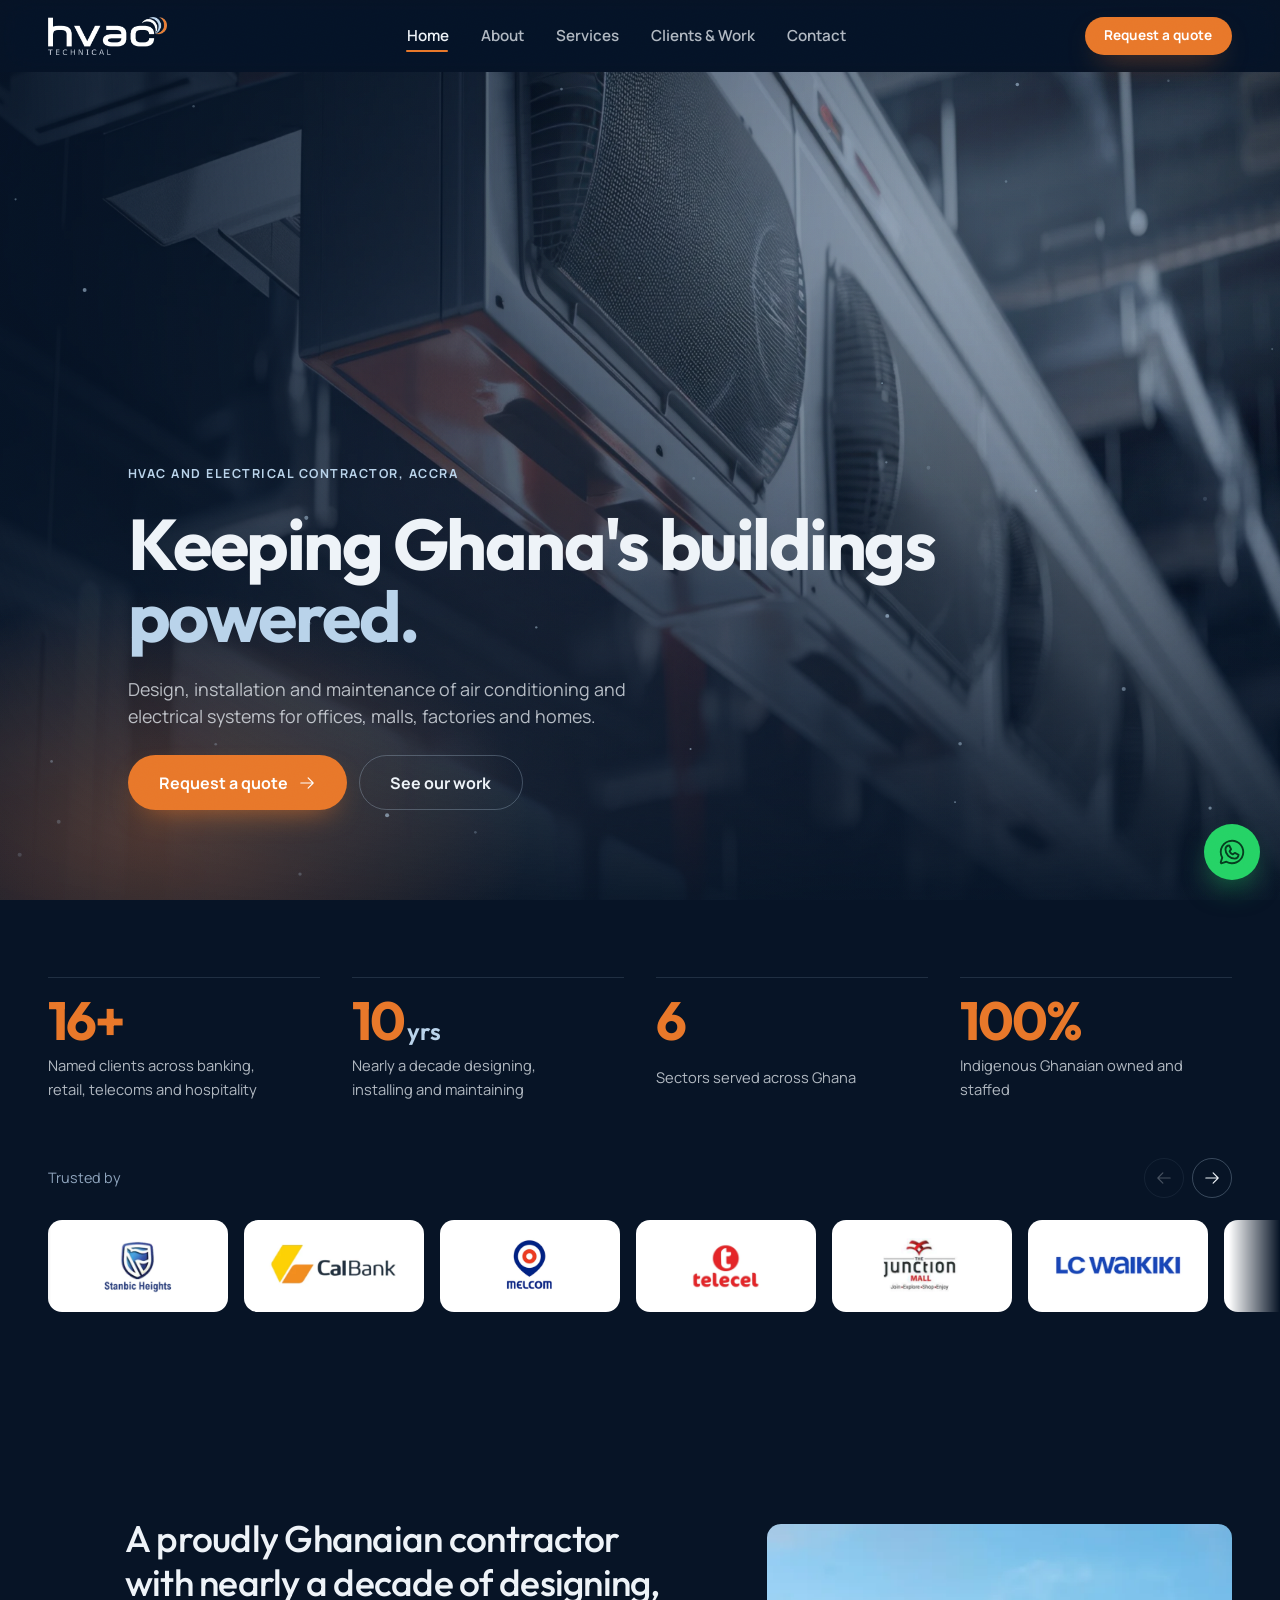
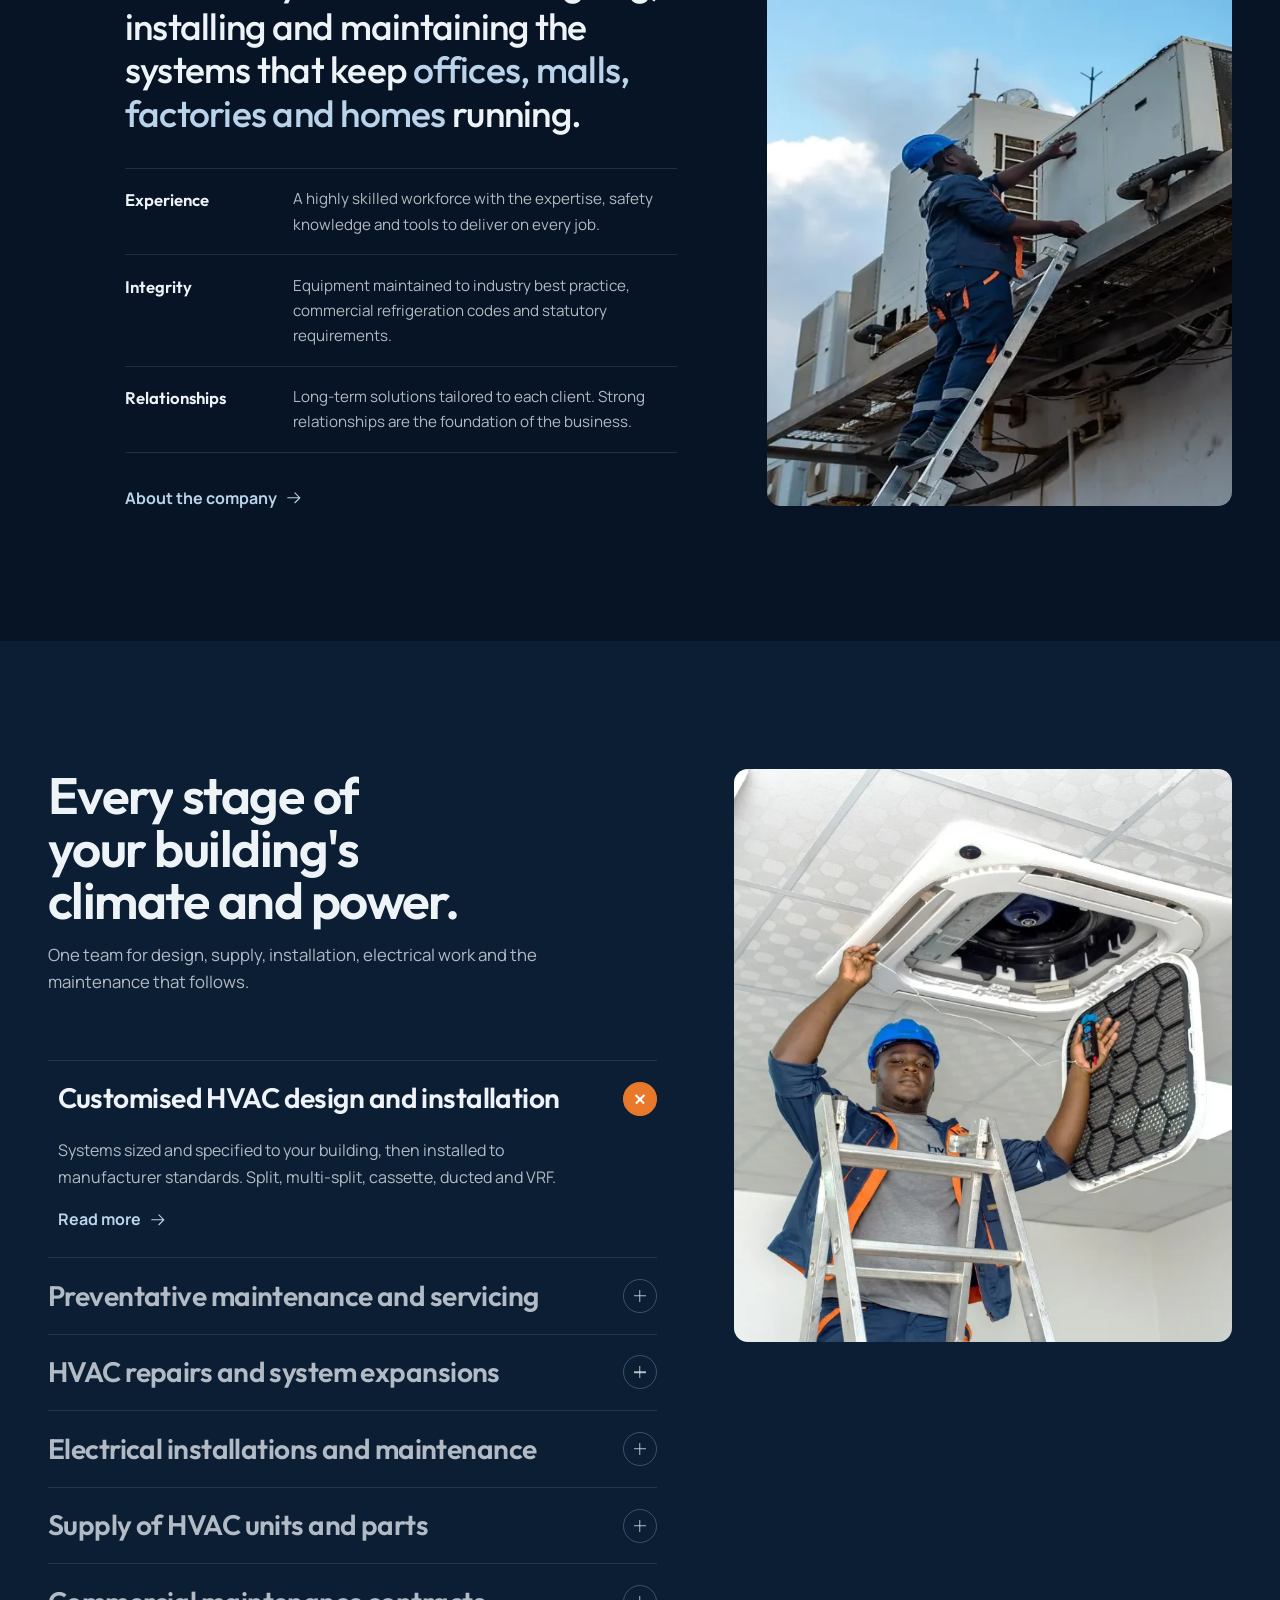
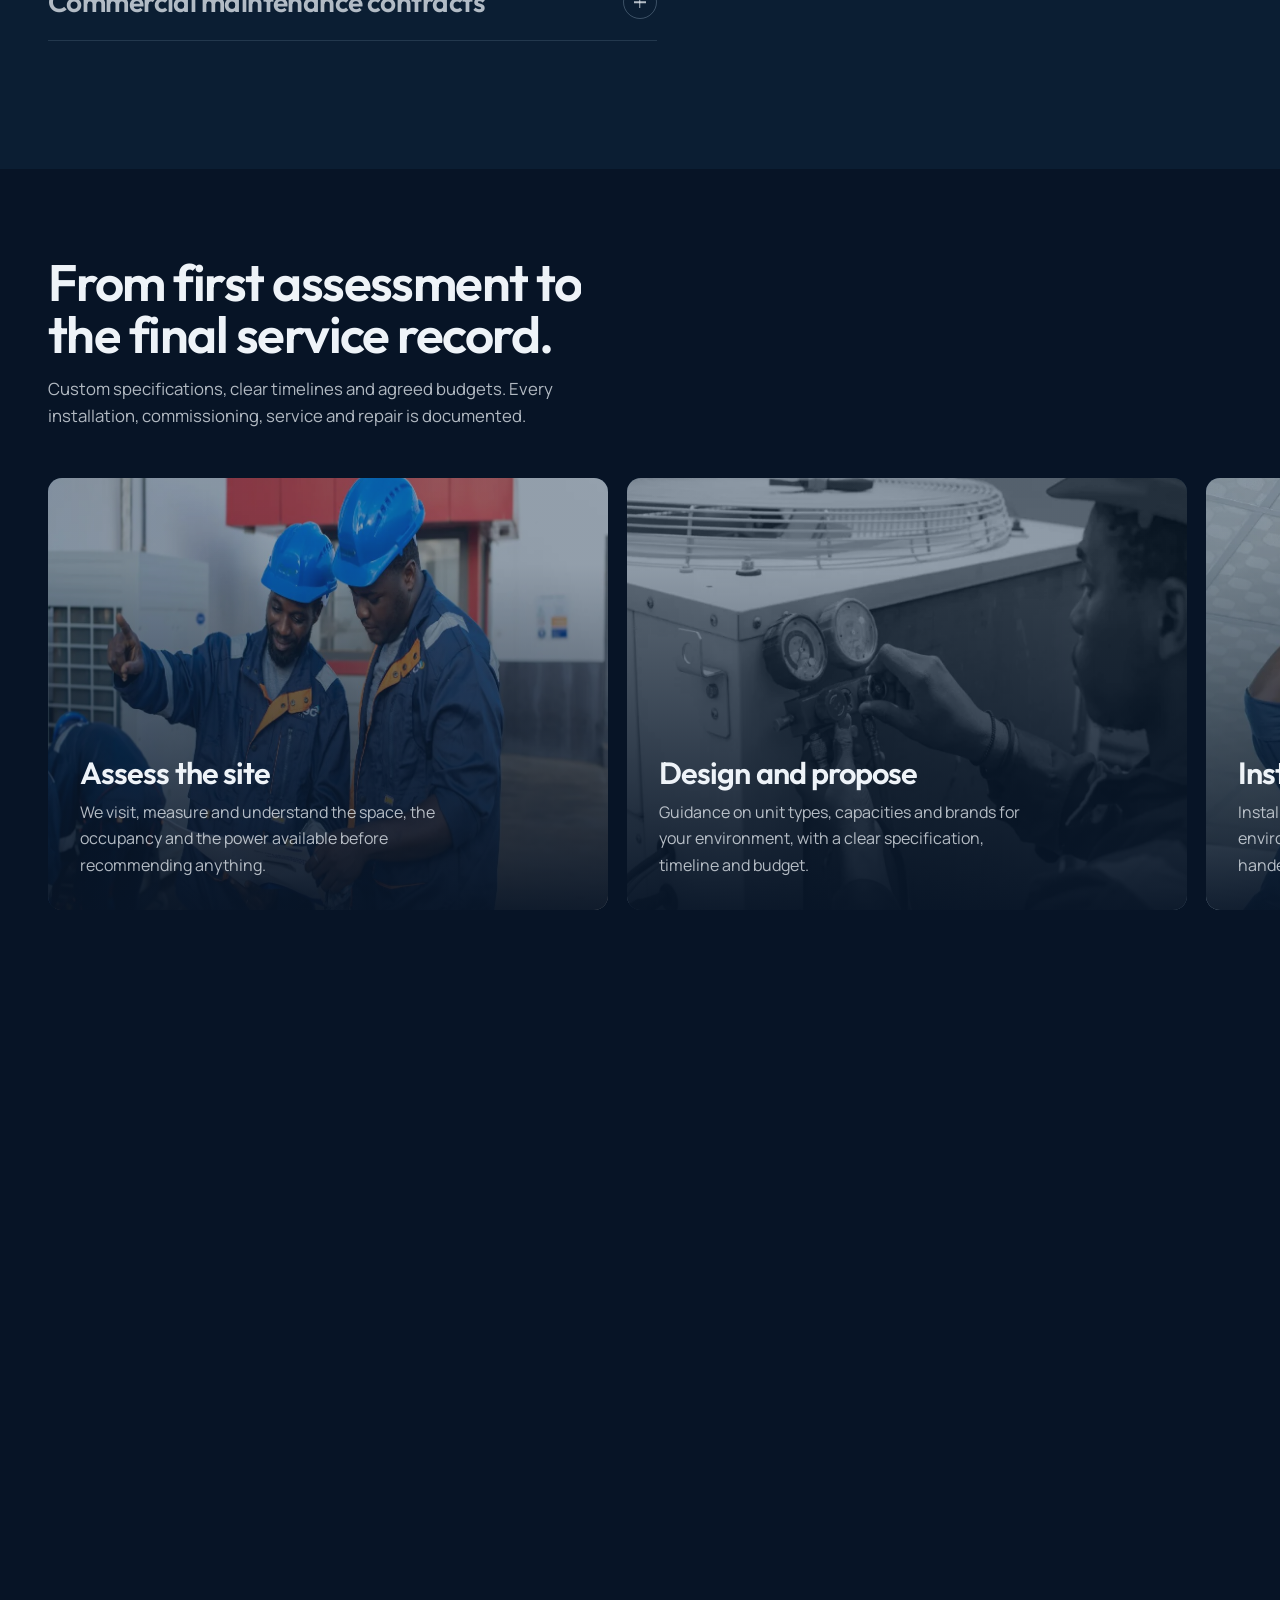
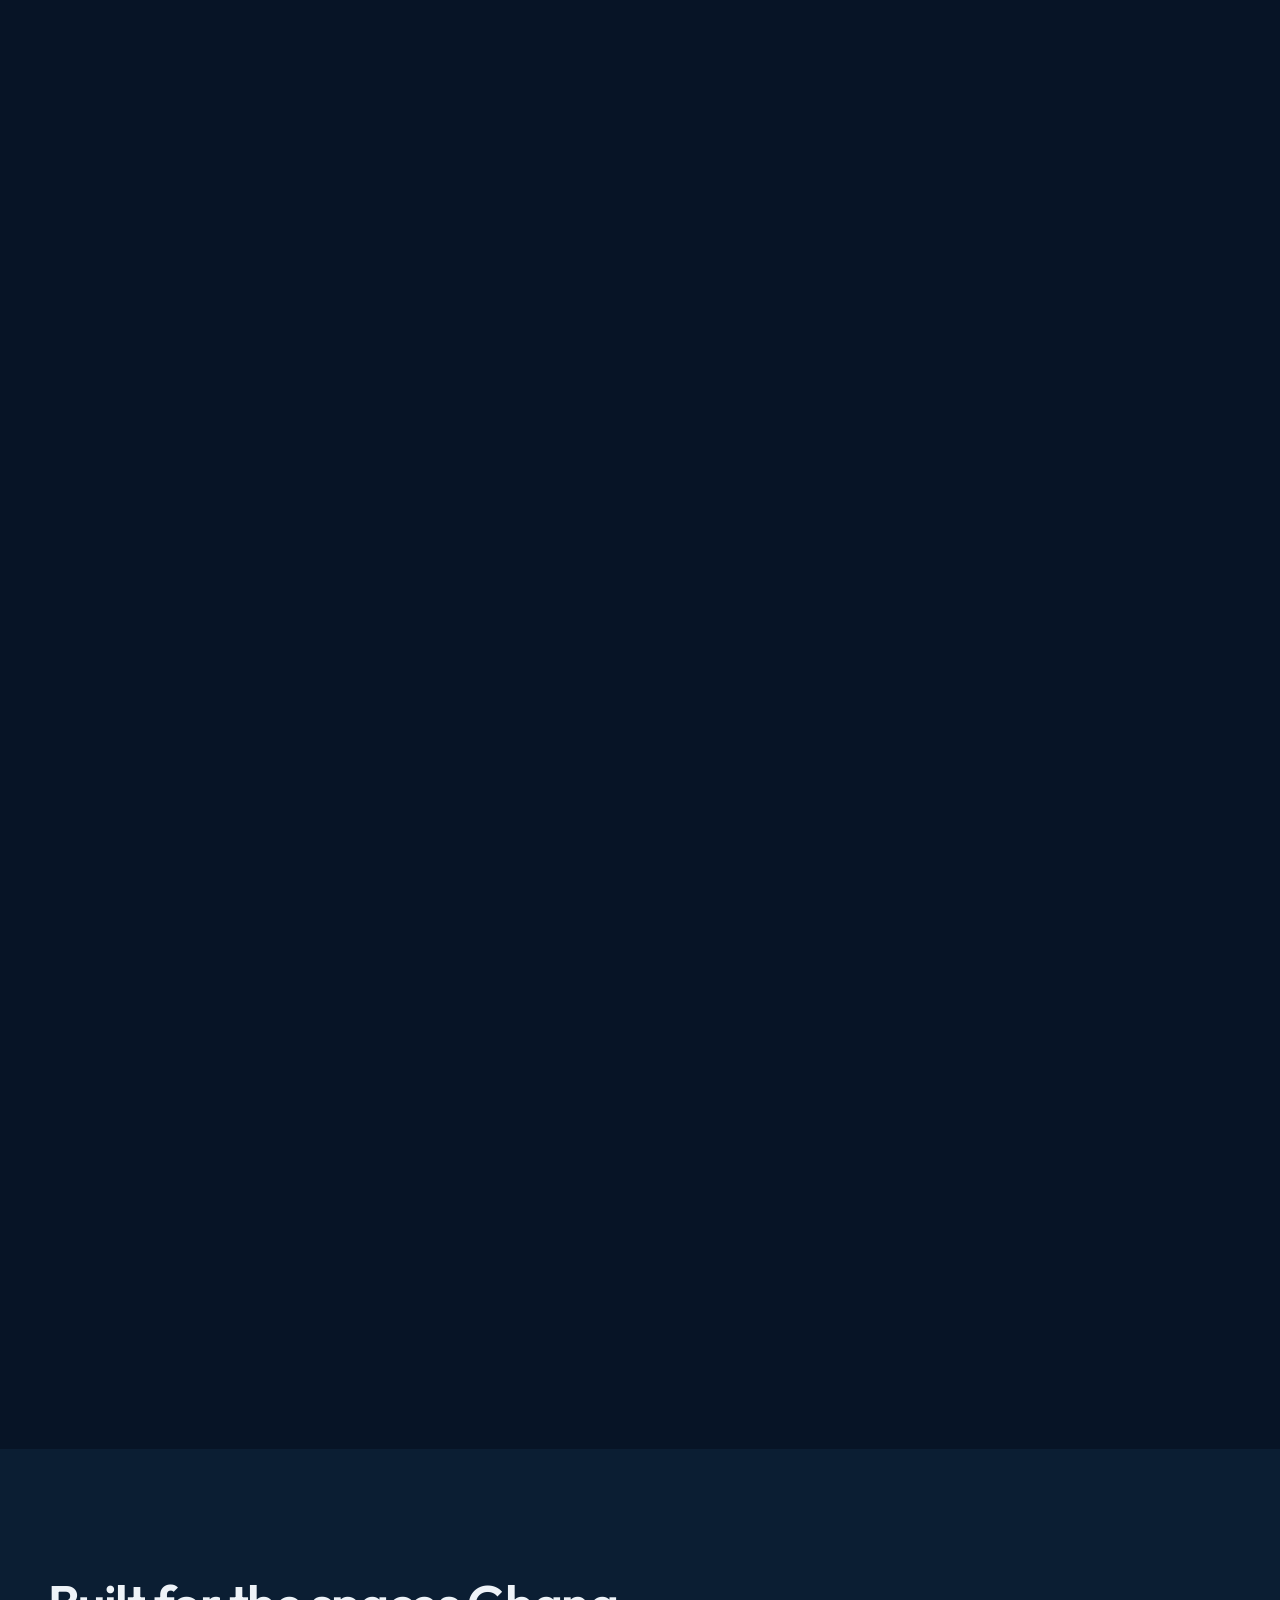
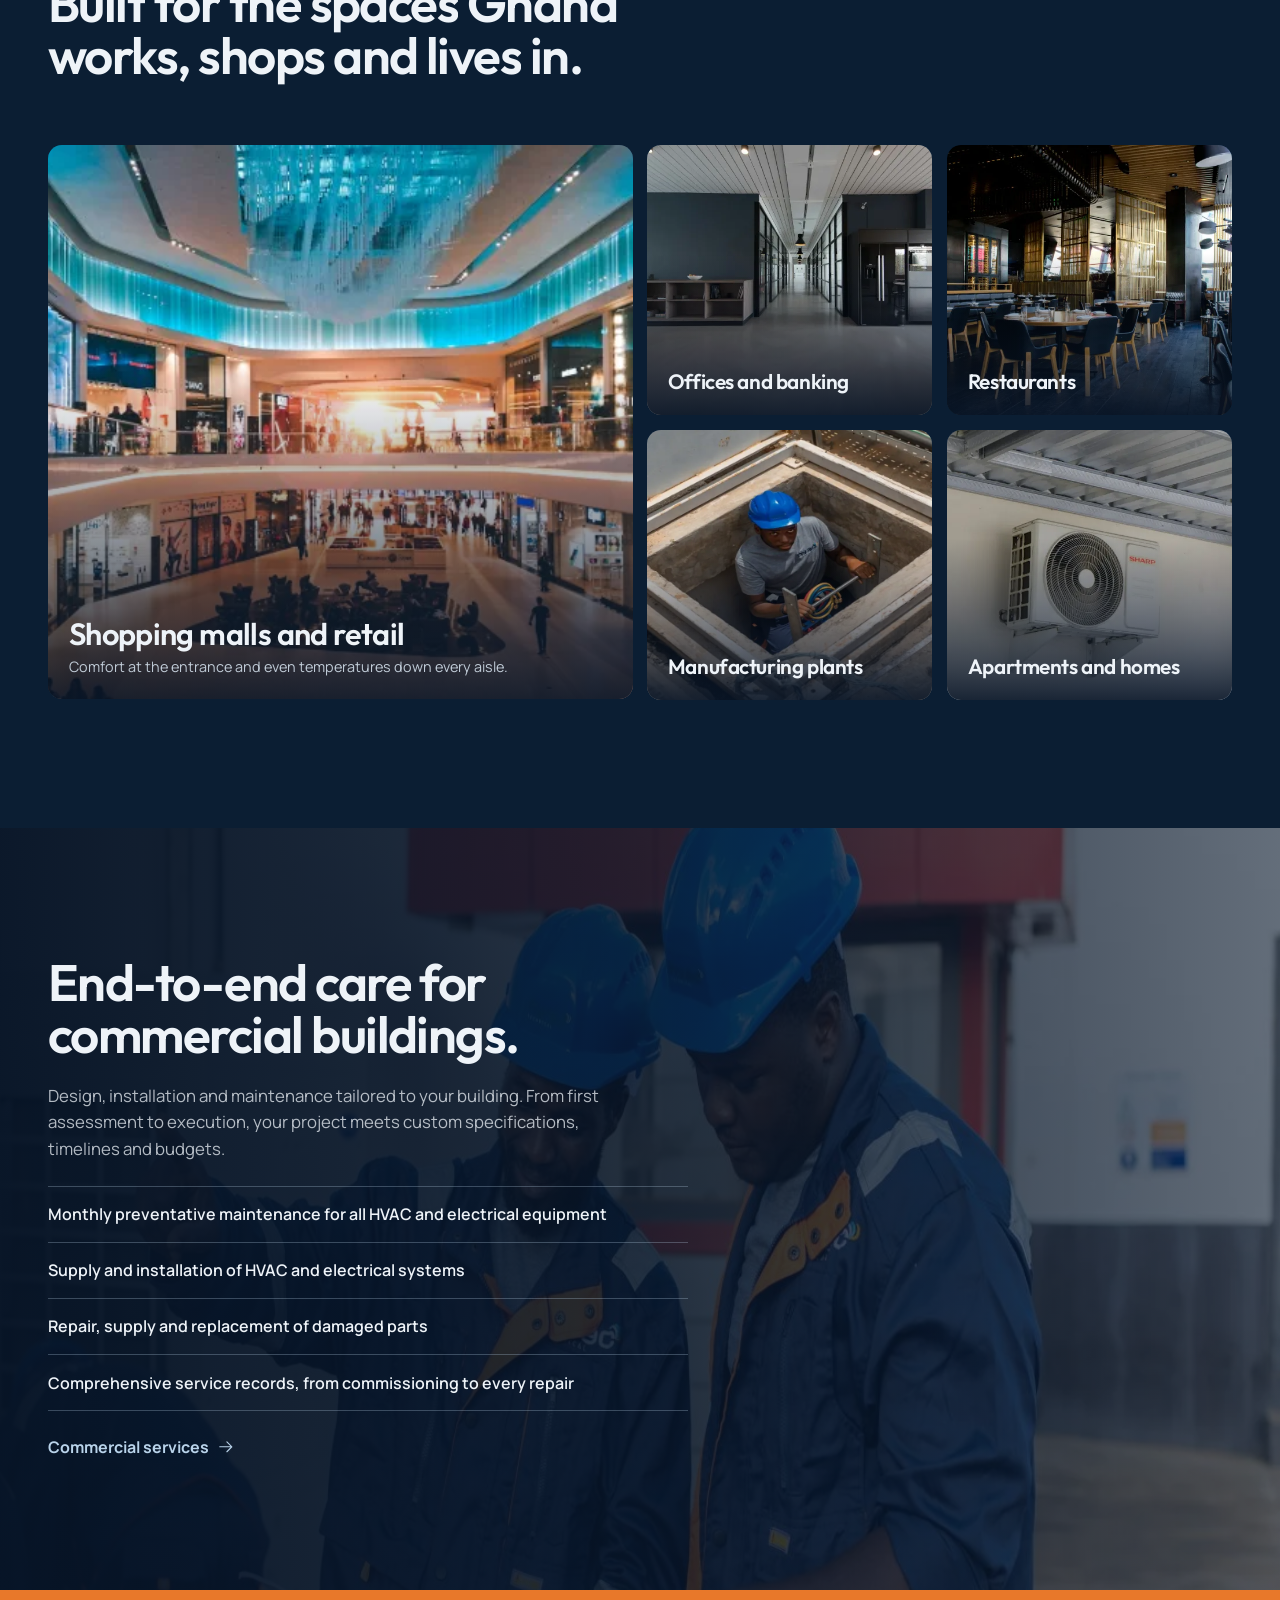
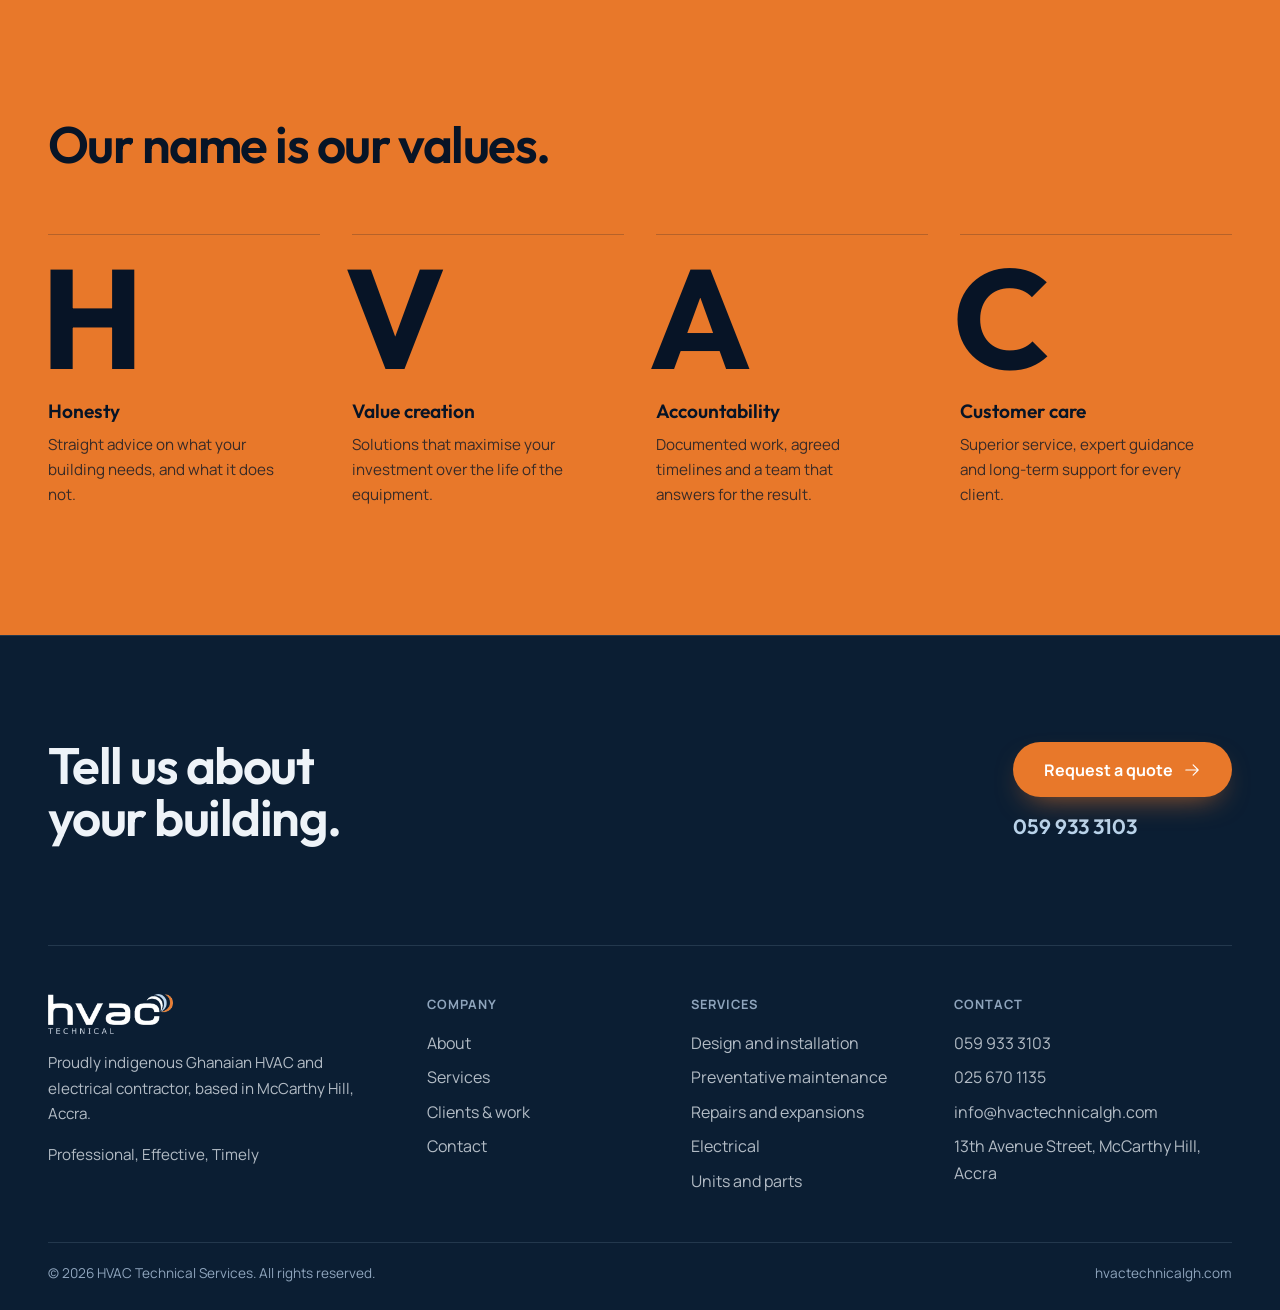
==== index.html @ 953c28be "Clients strip becomes a rail the visitor drives, logos in full colour Replaces the auto-scrolling ma" ====
<!DOCTYPE html>
<html lang="en-GH">
<head>
  <meta charset="utf-8">
  <meta name="viewport" content="width=device-width, initial-scale=1">
  <title>HVAC Technical Services | Air Conditioning & Electrical Contractor, Accra, Ghana</title>
  <meta name="description" content="HVAC Technical Services is a proudly indigenous Ghanaian contractor with nearly a decade of expertise designing, installing and maintaining HVAC and electrical systems for offices, malls, factories, restaurants and homes across Ghana.">
  <link rel="canonical" href="https://hvactechnicalgh.com/">
  <meta property="og:type" content="website">
  <meta property="og:title" content="HVAC Technical Services | Professional, Effective, Timely">
  <meta property="og:description" content="Design, installation, maintenance and repair of HVAC and electrical systems across Ghana. Trusted by Stanbic Heights, CalBank, Melcom, Telecel and more.">
  <meta property="og:image" content="https://hvactechnicalgh.com/assets/img/og.jpg">
  <meta property="og:url" content="https://hvactechnicalgh.com/">
  <meta name="theme-color" content="#071426">
  <link rel="icon" href="assets/img/favicon.svg" type="image/svg+xml">
  <link rel="icon" href="/favicon.ico" sizes="32x32">
  <link rel="apple-touch-icon" href="assets/img/apple-touch-icon.png">
  <link rel="preload" as="font" type="font/woff2" crossorigin href="assets/fonts/outfit-var-latin.woff2">
  <link rel="preload" as="font" type="font/woff2" crossorigin href="assets/fonts/manrope-var-latin.woff2">
  <link rel="stylesheet" href="assets/css/main.css">
  <script type="application/ld+json">
  {
    "@context": "https://schema.org",
    "@type": "HVACBusiness",
    "name": "HVAC Technical Services",
    "alternateName": "HVAC Technical GH",
    "url": "https://hvactechnicalgh.com",
    "logo": "https://hvactechnicalgh.com/assets/img/logo.png",
    "image": "https://hvactechnicalgh.com/assets/img/og.jpg",
    "slogan": "Professional, Effective, Timely",
    "description": "Indigenous Ghanaian HVAC and electrical contractor. Customised HVAC design and installation, preventative maintenance and servicing, repairs and system expansions, electrical installations and maintenance, supply of HVAC units and parts.",
    "telephone": "+233599333103",
    "email": "info@hvactechnicalgh.com",
    "address": { "@type": "PostalAddress", "streetAddress": "13th Avenue Street, McCarthy Hill", "addressLocality": "Accra", "addressCountry": "GH" },
    "areaServed": "Ghana",
    "founder": { "@type": "Person", "name": "Mohammed Abdulai", "jobTitle": "Technical Director" },
    "sameAs": ["https://wa.me/233599333103"]
  }
  </script>
</head>
<body>

  <a class="sr-only" href="#main">Skip to content</a>

  <header class="nav">
    <div class="container">
      <a class="nav__logo" href="index.html" aria-label="HVAC Technical Services, home">
        <img src="assets/img/logo-dark.webp" alt="HVAC Technical Services" width="120" height="38">
      </a>
      <nav class="nav__links" aria-label="Primary">
        <a href="index.html">Home</a>
        <a href="about.html">About</a>
        <a href="services.html">Services</a>
        <a href="work.html">Clients &amp; Work</a>
        <a href="contact.html">Contact</a>
      </nav>
      <div class="nav__actions">
        <a class="btn btn--primary btn--sm" href="contact.html#quote">Request a quote</a>
      </div>
      <button class="nav__burger" type="button" aria-label="Open menu" aria-expanded="false" aria-controls="drawer"><svg class="icon" viewBox="0 0 256 256" fill="currentColor" aria-hidden="true"><path d="M224,128a8,8,0,0,1-8,8H40a8,8,0,0,1,0-16H216A8,8,0,0,1,224,128ZM40,72H216a8,8,0,0,0,0-16H40a8,8,0,0,0,0,16ZM216,184H40a8,8,0,0,0,0,16H216a8,8,0,0,0,0-16Z"/></svg></button>
    </div>
  </header>

  <div class="drawer" id="drawer" data-open="false" aria-hidden="true">
    <div class="drawer__top">
      <img src="assets/img/logo-dark.webp" alt="HVAC Technical Services" width="114" height="36">
      <button class="drawer__close" type="button" aria-label="Close menu"><svg class="icon" viewBox="0 0 256 256" fill="currentColor" aria-hidden="true"><path d="M205.66,194.34a8,8,0,0,1-11.32,11.32L128,139.31,61.66,205.66a8,8,0,0,1-11.32-11.32L116.69,128,50.34,61.66A8,8,0,0,1,61.66,50.34L128,116.69l66.34-66.35a8,8,0,0,1,11.32,11.32L139.31,128Z"/></svg></button>
    </div>
    <nav class="drawer__links" aria-label="Mobile">
      <a href="index.html">Home</a>
      <a href="about.html">About</a>
      <a href="services.html">Services</a>
      <a href="work.html">Clients &amp; Work</a>
      <a href="contact.html">Contact</a>
    </nav>
    <div class="drawer__foot">
      <a class="btn btn--primary btn--lg" href="contact.html#quote">Request a quote</a>
      <a class="btn btn--ghost btn--lg" href="tel:+233599333103">Call 059 933 3103</a>
      <p class="small">Professional, Effective, Timely</p>
    </div>
  </div>

  <main id="main">

    <!-- Hero -->
    <section class="hero">
      <div class="hero__media"><div class="hero__shift"><img src="assets/img/hero-industrial-1920.webp" srcset="assets/img/hero-industrial-960.webp 960w, assets/img/hero-industrial-1920.webp 1920w" sizes="100vw" alt="" width="1600" height="1600" fetchpriority="high"></div></div>
      <div class="hero__scrim" aria-hidden="true"></div>
      <div class="hero__glow" aria-hidden="true"></div>
      <canvas class="hero__air" aria-hidden="true"></canvas>
      <div class="container hero__content">
        <p class="eyebrow">HVAC and electrical contractor, Accra</p>
        <h1 class="h1 hero__title">
          <span class="line"><span style="--i:0">Keeping Ghana's buildings</span></span>
          <span class="line"><span style="--i:1"><em class="rotator" data-words="cool.|powered.|running.|comfortable.">cool.</em></span></span>
        </h1>
        <p class="hero__lede">Design, installation and maintenance of air conditioning and electrical systems for offices, malls, factories and homes.</p>
        <div class="hero__actions">
          <a class="btn btn--primary btn--lg" href="contact.html#quote">Request a quote <svg class="icon" viewBox="0 0 256 256" fill="currentColor" aria-hidden="true"><path d="M221.66,133.66l-72,72a8,8,0,0,1-11.32-11.32L196.69,136H40a8,8,0,0,1,0-16H196.69L138.34,61.66a8,8,0,0,1,11.32-11.32l72,72A8,8,0,0,1,221.66,133.66Z"/></svg></a>
          <a class="btn btn--ghost btn--lg" href="work.html">See our work</a>
        </div>
      </div>
    </section>

    <!-- Numbers + trusted by -->
    <section class="section--tight" aria-label="Company facts and clients">
      <div class="container">
        <ul class="stats reveal">
          <li><strong><span data-count="16">16</span>+</strong><span>Named clients across banking, retail, telecoms and hospitality</span></li>
          <li><strong><span data-count="10">10</span><small>yrs</small></strong><span>Nearly a decade designing, installing and maintaining</span></li>
          <li><strong><span data-count="6">6</span></strong><span>Sectors served across Ghana</span></li>
          <li><strong>100%</strong><span>Indigenous Ghanaian owned and staffed</span></li>
        </ul>
      </div>
      <div class="container rail__head">
        <p class="small">Trusted by</p>
        <div class="rail__nav">
          <button class="rail__btn" type="button" data-rail="prev" aria-label="Previous clients" aria-controls="client-rail"><svg class="icon" viewBox="0 0 256 256" fill="currentColor" aria-hidden="true"><path d="M221.66,133.66l-72,72a8,8,0,0,1-11.32-11.32L196.69,136H40a8,8,0,0,1,0-16H196.69L138.34,61.66a8,8,0,0,1,11.32-11.32l72,72A8,8,0,0,1,221.66,133.66Z"/></svg></button>
          <button class="rail__btn" type="button" data-rail="next" aria-label="Next clients" aria-controls="client-rail"><svg class="icon" viewBox="0 0 256 256" fill="currentColor" aria-hidden="true"><path d="M221.66,133.66l-72,72a8,8,0,0,1-11.32-11.32L196.69,136H40a8,8,0,0,1,0-16H196.69L138.34,61.66a8,8,0,0,1,11.32-11.32l72,72A8,8,0,0,1,221.66,133.66Z"/></svg></button>
        </div>
      </div>
      <div class="rail" id="client-rail" role="region" aria-label="Clients, scrollable" tabindex="0">
        <ul class="rail__track">
          <li class="rail__item"><img src="assets/img/clients/stanbic-heights.webp" alt="Stanbic Heights" loading="lazy"></li>
          <li class="rail__item"><img src="assets/img/clients/calbank.webp" alt="CalBank" loading="lazy"></li>
          <li class="rail__item"><img src="assets/img/clients/melcom.webp" alt="Melcom" loading="lazy"></li>
          <li class="rail__item"><img src="assets/img/clients/telecel.webp" alt="Telecel" loading="lazy"></li>
          <li class="rail__item"><img src="assets/img/clients/junction-mall.webp" alt="The Junction Mall" loading="lazy"></li>
          <li class="rail__item"><img src="assets/img/clients/lc-waikiki.webp" alt="LC Waikiki" loading="lazy"></li>
          <li class="rail__item"><img src="assets/img/clients/achimota-retail-centre.webp" alt="Achimota Retail Centre" loading="lazy"></li>
          <li class="rail__item"><img src="assets/img/clients/ghana-shippers-authority.webp" alt="Ghana Shippers' Authority" loading="lazy"></li>
          <li class="rail__item"><img src="assets/img/clients/pizza-inn.webp" alt="Pizza Inn" loading="lazy"></li>
          <li class="rail__item"><img src="assets/img/clients/ac-mall.webp" alt="A&amp;C Mall" loading="lazy"></li>
          <li class="rail__item"><img src="assets/img/clients/rocomamas.webp" alt="Rocomamas" loading="lazy"></li>
          <li class="rail__item"><img src="assets/img/clients/ac-corner.webp" alt="A&amp;C Corner" loading="lazy"></li>
        </ul>
      </div>
    </section>

    <!-- Manifesto -->
    <section class="section" aria-labelledby="who">
      <div class="container manifesto">
        <div class="manifesto__text">
          <h2 class="statement reveal" id="who">A proudly Ghanaian contractor with nearly a decade of designing, installing and maintaining the systems that keep <em>offices, malls, factories and homes</em> running.</h2>
          <ul class="manifesto__facts reveal" style="--i:1">
            <li><strong>Experience</strong><p>A highly skilled workforce with the expertise, safety knowledge and tools to deliver on every job.</p></li>
            <li><strong>Integrity</strong><p>Equipment maintained to industry best practice, commercial refrigeration codes and statutory requirements.</p></li>
            <li><strong>Relationships</strong><p>Long-term solutions tailored to each client. Strong relationships are the foundation of the business.</p></li>
          </ul>
          <a class="link reveal" style="--i:2" href="about.html">About the company <svg class="icon" viewBox="0 0 256 256" fill="currentColor" aria-hidden="true"><path d="M221.66,133.66l-72,72a8,8,0,0,1-11.32-11.32L196.69,136H40a8,8,0,0,1,0-16H196.69L138.34,61.66a8,8,0,0,1,11.32-11.32l72,72A8,8,0,0,1,221.66,133.66Z"/></svg></a>
        </div>
        <figure class="portrait reveal" style="--i:1">
          <img src="assets/img/tech-rooftop.webp" srcset="assets/img/tech-rooftop-700.webp 700w, assets/img/tech-rooftop-950.webp 950w, assets/img/tech-rooftop.webp 1200w" sizes="(max-width: 959px) 93vw, 37vw" alt="HVAC Technical Services technician on a ladder servicing a rooftop air-conditioning unit in Accra" width="1138" height="1094" loading="lazy">
        </figure>
      </div>
    </section>

    <!-- Services -->
    <section class="section section--raised" aria-labelledby="services">
      <div class="container svc">
        <div>
          <div class="head">
            <h2 class="h2 reveal" id="services">Every stage of your building's climate and power.</h2>
            <p class="lede reveal" style="--i:1">One team for design, supply, installation, electrical work and the maintenance that follows.</p>
          </div>
          <div class="svc__rows reveal" style="--i:2">
            <button class="svc__row" type="button" data-img="install" aria-expanded="true" aria-controls="svc-1"><span class="svc__title">Customised HVAC design and installation</span><span class="svc__plus" aria-hidden="true"></span></button>
            <div class="svc__panel is-open" id="svc-1"><div>
              <img src="assets/img/install-cassette.webp" srcset="assets/img/install-cassette-700.webp 700w, assets/img/install-cassette-950.webp 950w, assets/img/install-cassette.webp 1200w" sizes="93vw" alt="" loading="lazy">
              <p>Systems sized and specified to your building, then installed to manufacturer standards. Split, multi-split, cassette, ducted and VRF.</p>
              <a class="link" href="services.html#design-installation">Read more <svg class="icon" viewBox="0 0 256 256" fill="currentColor" aria-hidden="true"><path d="M221.66,133.66l-72,72a8,8,0,0,1-11.32-11.32L196.69,136H40a8,8,0,0,1,0-16H196.69L138.34,61.66a8,8,0,0,1,11.32-11.32l72,72A8,8,0,0,1,221.66,133.66Z"/></svg></a>
            </div></div>

            <button class="svc__row" type="button" data-img="maintain" aria-expanded="false" aria-controls="svc-2"><span class="svc__title">Preventative maintenance and servicing</span><span class="svc__plus" aria-hidden="true"></span></button>
            <div class="svc__panel" id="svc-2"><div>
              <img data-src="assets/img/service-condensers.webp" data-srcset="assets/img/service-condensers-700.webp 700w, assets/img/service-condensers-950.webp 950w, assets/img/service-condensers.webp 1200w" sizes="93vw" alt="" loading="lazy">
              <p>Scheduled servicing that keeps units efficient, extends their lifespan and catches faults before they become failures.</p>
              <a class="link" href="services.html#maintenance">Read more <svg class="icon" viewBox="0 0 256 256" fill="currentColor" aria-hidden="true"><path d="M221.66,133.66l-72,72a8,8,0,0,1-11.32-11.32L196.69,136H40a8,8,0,0,1,0-16H196.69L138.34,61.66a8,8,0,0,1,11.32-11.32l72,72A8,8,0,0,1,221.66,133.66Z"/></svg></a>
            </div></div>

            <button class="svc__row" type="button" data-img="repair" aria-expanded="false" aria-controls="svc-3"><span class="svc__title">HVAC repairs and system expansions</span><span class="svc__plus" aria-hidden="true"></span></button>
            <div class="svc__panel" id="svc-3"><div>
              <img data-src="assets/img/service-fan.webp" data-srcset="assets/img/service-fan-700.webp 700w, assets/img/service-fan-950.webp 950w, assets/img/service-fan.webp 1200w" sizes="93vw" alt="" loading="lazy">
              <p>Root-cause diagnosis, replacement of damaged parts and expansions when your building or occupancy grows.</p>
              <a class="link" href="services.html#repairs">Read more <svg class="icon" viewBox="0 0 256 256" fill="currentColor" aria-hidden="true"><path d="M221.66,133.66l-72,72a8,8,0,0,1-11.32-11.32L196.69,136H40a8,8,0,0,1,0-16H196.69L138.34,61.66a8,8,0,0,1,11.32-11.32l72,72A8,8,0,0,1,221.66,133.66Z"/></svg></a>
            </div></div>

            <button class="svc__row" type="button" data-img="electrical" aria-expanded="false" aria-controls="svc-4"><span class="svc__title">Electrical installations and maintenance</span><span class="svc__plus" aria-hidden="true"></span></button>
            <div class="svc__panel" id="svc-4"><div>
              <img data-src="assets/img/work-panel.webp" data-srcset="assets/img/work-panel-700.webp 700w, assets/img/work-panel-950.webp 950w, assets/img/work-panel.webp 1200w" sizes="93vw" alt="" loading="lazy">
              <p>Power distribution, wiring, isolators and control circuits for HVAC and building services, by the same team.</p>
              <a class="link" href="services.html#electrical">Read more <svg class="icon" viewBox="0 0 256 256" fill="currentColor" aria-hidden="true"><path d="M221.66,133.66l-72,72a8,8,0,0,1-11.32-11.32L196.69,136H40a8,8,0,0,1,0-16H196.69L138.34,61.66a8,8,0,0,1,11.32-11.32l72,72A8,8,0,0,1,221.66,133.66Z"/></svg></a>
            </div></div>

            <button class="svc__row" type="button" data-img="supply" aria-expanded="false" aria-controls="svc-5"><span class="svc__title">Supply of HVAC units and parts</span><span class="svc__plus" aria-hidden="true"></span></button>
            <div class="svc__panel" id="svc-5"><div>
              <img data-src="assets/img/outdoor-unit.webp" data-srcset="assets/img/outdoor-unit-700.webp 700w, assets/img/outdoor-unit-950.webp 950w, assets/img/outdoor-unit.webp 1200w" sizes="93vw" alt="" loading="lazy">
              <p>Quality units, compressors, fans, filters and spares at competitive rates, with installation available.</p>
              <a class="link" href="services.html#supply">Read more <svg class="icon" viewBox="0 0 256 256" fill="currentColor" aria-hidden="true"><path d="M221.66,133.66l-72,72a8,8,0,0,1-11.32-11.32L196.69,136H40a8,8,0,0,1,0-16H196.69L138.34,61.66a8,8,0,0,1,11.32-11.32l72,72A8,8,0,0,1,221.66,133.66Z"/></svg></a>
            </div></div>

            <button class="svc__row" type="button" data-img="contracts" aria-expanded="false" aria-controls="svc-6"><span class="svc__title">Commercial maintenance contracts</span><span class="svc__plus" aria-hidden="true"></span></button>
            <div class="svc__panel" id="svc-6"><div>
              <img data-src="assets/img/team-drawings.webp" data-srcset="assets/img/team-drawings-700.webp 700w, assets/img/team-drawings-950.webp 950w, assets/img/team-drawings.webp 1200w" sizes="93vw" alt="" loading="lazy">
              <p>Monthly preventative maintenance for all HVAC and electrical equipment, with full service records and performance recommendations.</p>
              <a class="link" href="services.html#commercial">Read more <svg class="icon" viewBox="0 0 256 256" fill="currentColor" aria-hidden="true"><path d="M221.66,133.66l-72,72a8,8,0,0,1-11.32-11.32L196.69,136H40a8,8,0,0,1,0-16H196.69L138.34,61.66a8,8,0,0,1,11.32-11.32l72,72A8,8,0,0,1,221.66,133.66Z"/></svg></a>
            </div></div>
          </div>
        </div>
        <div class="svc__media reveal" style="--i:1">
          <div class="svc__frame">
            <img data-key="install" src="assets/img/install-cassette.webp" srcset="assets/img/install-cassette-700.webp 700w, assets/img/install-cassette-950.webp 950w, assets/img/install-cassette.webp 1200w" sizes="39vw" alt="Technician installing a ceiling cassette air-conditioning unit" width="1156" height="1624" loading="lazy">
            <img data-key="maintain" data-src="assets/img/service-condensers.webp" data-srcset="assets/img/service-condensers-700.webp 700w, assets/img/service-condensers-950.webp 950w, assets/img/service-condensers.webp 1200w" sizes="41vw" alt="Two technicians servicing outdoor condenser units" width="945" height="950" loading="lazy">
            <img data-key="repair" data-src="assets/img/service-fan.webp" data-srcset="assets/img/service-fan-700.webp 700w, assets/img/service-fan-950.webp 950w, assets/img/service-fan.webp 1200w" sizes="41vw" alt="Technicians repairing a condenser fan assembly" width="1136" height="1062" loading="lazy">
            <img data-key="electrical" data-src="assets/img/work-panel.webp" data-srcset="assets/img/work-panel-700.webp 700w, assets/img/work-panel-950.webp 950w, assets/img/work-panel.webp 1200w" sizes="41vw" alt="Technicians working on an electrical panel" width="702" height="667" loading="lazy">
            <img data-key="supply" data-src="assets/img/outdoor-unit.webp" data-srcset="assets/img/outdoor-unit-700.webp 700w, assets/img/outdoor-unit-950.webp 950w, assets/img/outdoor-unit.webp 1200w" sizes="41vw" alt="Outdoor air-conditioning unit mounted on a wall" width="1600" height="1067" loading="lazy">
            <img data-key="contracts" data-src="assets/img/team-drawings.webp" data-srcset="assets/img/team-drawings-700.webp 700w, assets/img/team-drawings-950.webp 950w, assets/img/team-drawings.webp 1200w" sizes="41vw" alt="Engineers reviewing drawings beside outdoor units" width="1159" height="1091" loading="lazy">
          </div>
        </div>
      </div>
    </section>

    <!-- Process: horizontal pan -->
    <section class="pan" aria-labelledby="process">
      <div class="pan__sticky">
        <div class="pan__inner">
          <div class="head">
            <h2 class="h2 reveal" id="process">From first assessment to the final service record.</h2>
            <p class="lede reveal" style="--i:1">Custom specifications, clear timelines and agreed budgets. Every installation, commissioning, service and repair is documented.</p>
          </div>
          <ol class="pan__cards">
            <li class="pcard">
              <img src="assets/img/team-drawings.webp" srcset="assets/img/team-drawings-700.webp 700w, assets/img/team-drawings-950.webp 950w, assets/img/team-drawings.webp 1200w" sizes="(max-width: 959px) 93vw, 42vw" alt="" width="1159" height="1091" loading="lazy">
              <div class="pcard__body"><h3>Assess the site</h3><p>We visit, measure and understand the space, the occupancy and the power available before recommending anything.</p></div>
            </li>
            <li class="pcard">
              <img src="assets/img/gauges.webp" srcset="assets/img/gauges-700.webp 700w, assets/img/gauges-950.webp 950w, assets/img/gauges.webp 1200w" sizes="(max-width: 959px) 93vw, 42vw" alt="" width="1511" height="1145" loading="lazy">
              <div class="pcard__body"><h3>Design and propose</h3><p>Guidance on unit types, capacities and brands for your environment, with a clear specification, timeline and budget.</p></div>
            </li>
            <li class="pcard">
              <img src="assets/img/install-cassette.webp" srcset="assets/img/install-cassette-700.webp 700w, assets/img/install-cassette-950.webp 950w, assets/img/install-cassette.webp 1200w" sizes="(max-width: 959px) 93vw, 42vw" alt="" width="1156" height="1624" loading="lazy">
              <div class="pcard__body"><h3>Install and commission</h3><p>Installed by OHS-trained technicians to safety and environmental standards, then commissioned and handed over with documentation.</p></div>
            </li>
            <li class="pcard">
              <img src="assets/img/service-condensers.webp" srcset="assets/img/service-condensers-700.webp 700w, assets/img/service-condensers-950.webp 950w, assets/img/service-condensers.webp 1200w" sizes="(max-width: 959px) 93vw, 42vw" alt="" width="945" height="950" loading="lazy">
              <div class="pcard__body"><h3>Maintain and record</h3><p>Scheduled preventative maintenance, prompt repairs and a full service history with recommendations to improve performance.</p></div>
            </li>
          </ol>
        </div>
      </div>
    </section>

    <!-- Sectors -->
    <section class="section section--raised" aria-labelledby="sectors">
      <div class="container">
        <div class="head">
          <h2 class="h2 reveal" id="sectors">Built for the spaces Ghana works, shops and lives in.</h2>
        </div>
        <div class="bento reveal" style="--i:1">
          <a class="tile tile--retail" href="work.html#retail">
            <img src="assets/img/sector-retail.webp" srcset="assets/img/sector-retail-700.webp 700w, assets/img/sector-retail-950.webp 950w, assets/img/sector-retail.webp 1280w" sizes="(max-width: 959px) 86vw, 46vw" alt="" loading="lazy">
            <div class="tile__body"><h3>Shopping malls and retail</h3><p>Comfort at the entrance and even temperatures down every aisle.</p></div>
          </a>
          <a class="tile tile--offices" href="work.html#offices">
            <img src="assets/img/sector-offices.webp" srcset="assets/img/sector-offices-700.webp 700w, assets/img/sector-offices-950.webp 950w, assets/img/sector-offices.webp 1280w" sizes="(max-width: 959px) 86vw, 24vw" alt="" loading="lazy">
            <div class="tile__body"><h3>Offices and banking</h3></div>
          </a>
          <a class="tile tile--hosp" href="work.html#hospitality">
            <img src="assets/img/sector-restaurants.webp" srcset="assets/img/sector-restaurants-700.webp 700w, assets/img/sector-restaurants-950.webp 950w, assets/img/sector-restaurants.webp 1280w" sizes="(max-width: 959px) 86vw, 24vw" alt="" loading="lazy">
            <div class="tile__body"><h3>Restaurants</h3></div>
          </a>
          <a class="tile tile--industrial" href="work.html#industrial">
            <img src="assets/img/work-pit.webp" srcset="assets/img/work-pit-700.webp 700w, assets/img/work-pit-950.webp 950w, assets/img/work-pit.webp 1200w" sizes="(max-width: 959px) 86vw, 24vw" alt="" loading="lazy">
            <div class="tile__body"><h3>Manufacturing plants</h3></div>
          </a>
          <a class="tile tile--residential" href="work.html#residential">
            <img src="assets/img/outdoor-unit.webp" srcset="assets/img/outdoor-unit-700.webp 700w, assets/img/outdoor-unit-950.webp 950w, assets/img/outdoor-unit.webp 1200w" sizes="(max-width: 959px) 86vw, 24vw" alt="" loading="lazy">
            <div class="tile__body"><h3>Apartments and homes</h3></div>
          </a>
        </div>
      </div>
    </section>

    <!-- Commercial band -->
    <section class="band section" aria-labelledby="commercial">
      <div class="band__media"><img src="assets/img/team-drawings.webp" srcset="assets/img/team-drawings-700.webp 700w, assets/img/team-drawings-950.webp 950w, assets/img/team-drawings.webp 1200w" sizes="(max-width: 959px) 100vw, 100vw" alt="" width="1159" height="1091" loading="lazy"></div>
      <div class="container">
        <div class="band__inner">
          <h2 class="h2 reveal" id="commercial">End-to-end care for commercial buildings.</h2>
          <p class="lede reveal" style="--i:1">Design, installation and maintenance tailored to your building. From first assessment to execution, your project meets custom specifications, timelines and budgets.</p>
          <ul class="list reveal" style="--i:2">
            <li>Monthly preventative maintenance for all HVAC and electrical equipment</li>
            <li>Supply and installation of HVAC and electrical systems</li>
            <li>Repair, supply and replacement of damaged parts</li>
            <li>Comprehensive service records, from commissioning to every repair</li>
          </ul>
          <div class="reveal" style="--i:3"><a class="link" href="services.html#commercial">Commercial services <svg class="icon" viewBox="0 0 256 256" fill="currentColor" aria-hidden="true"><path d="M221.66,133.66l-72,72a8,8,0,0,1-11.32-11.32L196.69,136H40a8,8,0,0,1,0-16H196.69L138.34,61.66a8,8,0,0,1,11.32-11.32l72,72A8,8,0,0,1,221.66,133.66Z"/></svg></a></div>
        </div>
      </div>
    </section>

    <!-- Values: the one colour block on the page -->
    <section class="section section--orange" aria-labelledby="values">
      <div class="container">
        <div class="head">
          <h2 class="h2 reveal" id="values">Our name is our values.</h2>
        </div>
        <ul class="vals reveal" style="--i:1">
          <li><span class="vals__letter" aria-hidden="true">H</span><strong>Honesty</strong><p>Straight advice on what your building needs, and what it does not.</p></li>
          <li><span class="vals__letter" aria-hidden="true">V</span><strong>Value creation</strong><p>Solutions that maximise your investment over the life of the equipment.</p></li>
          <li><span class="vals__letter" aria-hidden="true">A</span><strong>Accountability</strong><p>Documented work, agreed timelines and a team that answers for the result.</p></li>
          <li><span class="vals__letter" aria-hidden="true">C</span><strong>Customer care</strong><p>Superior service, expert guidance and long-term support for every client.</p></li>
        </ul>
      </div>
    </section>

  </main>

  <footer class="footer">
    <div class="container">
      <div class="footer__cta">
        <h2 class="h2 reveal">Tell us about your building.</h2>
        <div class="footer__cta-actions reveal" style="--i:1">
          <a class="btn btn--primary btn--lg" href="contact.html#quote">Request a quote <svg class="icon" viewBox="0 0 256 256" fill="currentColor" aria-hidden="true"><path d="M221.66,133.66l-72,72a8,8,0,0,1-11.32-11.32L196.69,136H40a8,8,0,0,1,0-16H196.69L138.34,61.66a8,8,0,0,1,11.32-11.32l72,72A8,8,0,0,1,221.66,133.66Z"/></svg></a>
          <a class="plain" href="tel:+233599333103">059 933 3103</a>
        </div>
      </div>
      <div class="footer__grid">
        <div class="footer__brand">
          <img src="assets/img/logo-dark.webp" alt="HVAC Technical Services" width="126" height="40" loading="lazy">
          <p>Proudly indigenous Ghanaian HVAC and electrical contractor, based in McCarthy Hill, Accra.</p>
          <p class="small">Professional, Effective, Timely</p>
        </div>
        <div>
          <h4>Company</h4>
          <ul>
            <li><a href="about.html">About</a></li>
            <li><a href="services.html">Services</a></li>
            <li><a href="work.html">Clients &amp; work</a></li>
            <li><a href="contact.html">Contact</a></li>
          </ul>
        </div>
        <div>
          <h4>Services</h4>
          <ul>
            <li><a href="services.html#design-installation">Design and installation</a></li>
            <li><a href="services.html#maintenance">Preventative maintenance</a></li>
            <li><a href="services.html#repairs">Repairs and expansions</a></li>
            <li><a href="services.html#electrical">Electrical</a></li>
            <li><a href="services.html#supply">Units and parts</a></li>
          </ul>
        </div>
        <div>
          <h4>Contact</h4>
          <ul>
            <li><a href="tel:+233599333103">059 933 3103</a></li>
            <li><a href="tel:+233256701135">025 670 1135</a></li>
            <li><a href="mailto:info@hvactechnicalgh.com">info@hvactechnicalgh.com</a></li>
            <li><a href="https://maps.google.com/?q=13th+Avenue+Street,+McCarthy+Hill,+Accra" target="_blank" rel="noopener">13th Avenue Street, McCarthy Hill, Accra</a></li>
          </ul>
        </div>
      </div>
      <div class="footer__bottom">
        <span>&copy; <span data-year>2026</span> HVAC Technical Services. All rights reserved.</span>
        <span>hvactechnicalgh.com</span>
      </div>
    </div>
  </footer>

  <a class="wa-float" href="https://wa.me/233599333103?text=Hello%20HVAC%20Technical%2C%20I%27d%20like%20to%20discuss%20a%20project." target="_blank" rel="noopener" aria-label="Chat with us on WhatsApp"><svg class="icon" viewBox="0 0 256 256" fill="currentColor" aria-hidden="true"><path d="M187.58,144.84l-32-16a8,8,0,0,0-8,.5l-14.69,9.8a40.55,40.55,0,0,1-16-16l9.8-14.69a8,8,0,0,0,.5-8l-16-32A8,8,0,0,0,104,64a40,40,0,0,0-40,40,88.1,88.1,0,0,0,88,88,40,40,0,0,0,40-40A8,8,0,0,0,187.58,144.84ZM152,176a72.08,72.08,0,0,1-72-72A24,24,0,0,1,99.29,80.46l11.48,23L101,118a8,8,0,0,0-.73,7.51,56.47,56.47,0,0,0,30.15,30.15A8,8,0,0,0,138,155l14.61-9.74,23,11.48A24,24,0,0,1,152,176ZM128,24A104,104,0,0,0,36.18,176.88L24.83,210.93a16,16,0,0,0,20.24,20.24l34.05-11.35A104,104,0,1,0,128,24Zm0,192a87.87,87.87,0,0,1-44.06-11.81,8,8,0,0,0-6.54-.67L40,216,52.47,178.6a8,8,0,0,0-.66-6.54A88,88,0,1,1,128,216Z"/></svg></a>

  <script src="assets/js/main.js" defer></script>
</body>
</html>
---- assets/css/main.css ----
/* @fonts:start */
/* ==========================================================================
   Self-hosted fonts (Outfit + Manrope variable, latin and latin-ext subsets).
   Generated by scratchpad/pw/fonts.js. No third-party font requests.
   ========================================================================== */
@font-face {
  font-family: 'Manrope';
  font-style: normal;
  font-weight: 400 700;
  font-display: swap;
  src: url('../fonts/manrope-var-latin-ext.woff2') format('woff2');
  unicode-range: U+0100-02BA, U+02BD-02C5, U+02C7-02CC, U+02CE-02D7, U+02DD-02FF, U+0304, U+0308, U+0329, U+1D00-1DBF, U+1E00-1E9F, U+1EF2-1EFF, U+2020, U+20A0-20AB, U+20AD-20C0, U+2113, U+2C60-2C7F, U+A720-A7FF;
}
@font-face {
  font-family: 'Manrope';
  font-style: normal;
  font-weight: 400 700;
  font-display: swap;
  src: url('../fonts/manrope-var-latin.woff2') format('woff2');
  unicode-range: U+0000-00FF, U+0131, U+0152-0153, U+02BB-02BC, U+02C6, U+02DA, U+02DC, U+0304, U+0308, U+0329, U+2000-206F, U+20AC, U+2122, U+2191, U+2193, U+2212, U+2215, U+FEFF, U+FFFD;
}
@font-face {
  font-family: 'Outfit';
  font-style: normal;
  font-weight: 500 700;
  font-display: swap;
  src: url('../fonts/outfit-var-latin-ext.woff2') format('woff2');
  unicode-range: U+0100-02BA, U+02BD-02C5, U+02C7-02CC, U+02CE-02D7, U+02DD-02FF, U+0304, U+0308, U+0329, U+1D00-1DBF, U+1E00-1E9F, U+1EF2-1EFF, U+2020, U+20A0-20AB, U+20AD-20C0, U+2113, U+2C60-2C7F, U+A720-A7FF;
}
@font-face {
  font-family: 'Outfit';
  font-style: normal;
  font-weight: 500 700;
  font-display: swap;
  src: url('../fonts/outfit-var-latin.woff2') format('woff2');
  unicode-range: U+0000-00FF, U+0131, U+0152-0153, U+02BB-02BC, U+02C6, U+02DA, U+02DC, U+0304, U+0308, U+0329, U+2000-206F, U+20AC, U+2122, U+2191, U+2193, U+2212, U+2215, U+FEFF, U+FFFD;
}
/* @fonts:end */

/* ==========================================================================
   HVAC Technical Services  -  v3.1 design system (dark-first)
   The whole site lives in the brand navy. Light blue carries emphasis,
   orange is reserved for the primary action. One theme, no inversion.
   Type: Outfit (display) / Manrope (body).
   Shape rule: buttons are pills; every other surface is 14px; inputs 10px.
   ========================================================================== */

:root {
  --bg-0: #071426;
  --bg-1: #0b1e33;
  --bg-2: #12314f;
  --bg-3: #1a3d61;
  --navy: #1e4e7e;
  --sky: #b9d3ea;
  --sky-2: #dbe8f4;
  --orange: #e8782a;
  --orange-2: #cf6318;
  --text: #eef3f8;
  --text-2: rgba(238, 243, 248, 0.74);
  --muted: #8fa5bd;
  --line: rgba(185, 211, 234, 0.14);
  --line-2: rgba(185, 211, 234, 0.28);

  --font-display: "Outfit", "Segoe UI", system-ui, sans-serif;
  --font-body: "Manrope", "Segoe UI", system-ui, sans-serif;

  --ease: cubic-bezier(0.16, 1, 0.3, 1);
  --container: 1320px;
  --gutter: clamp(1.25rem, 4vw, 3rem);
  --r: 14px;
  --r-input: 10px;
  --nav-h: 72px;
}

/* --------------------------------------------------------------------------
   Base
   -------------------------------------------------------------------------- */
*, *::before, *::after { box-sizing: border-box; }
html { color-scheme: dark; scroll-behavior: smooth; -webkit-text-size-adjust: 100%; }
body {
  margin: 0;
  font-family: var(--font-body);
  font-size: 1rem;
  line-height: 1.65;
  color: var(--text);
  background: var(--bg-0);
  -webkit-font-smoothing: antialiased;
  overflow-x: hidden;
}
img, svg, video, iframe { display: block; max-width: 100%; }
img { height: auto; }
a { color: inherit; text-decoration: none; }
button { font: inherit; color: inherit; background: none; border: 0; padding: 0; cursor: pointer; }
ul, ol { margin: 0; padding: 0; list-style: none; }
h1, h2, h3, h4, p, figure { margin: 0; }
::selection { background: var(--sky); color: var(--bg-0); }
:focus-visible { outline: 2px solid var(--orange); outline-offset: 3px; border-radius: 4px; }
.sr-only { position: absolute; width: 1px; height: 1px; padding: 0; margin: -1px; overflow: hidden; clip: rect(0 0 0 0); white-space: nowrap; border: 0; }

/* Cross-page crossfade (Chromium); no-op elsewhere */
@view-transition { navigation: auto; }

/* Film grain on a fixed, non-interactive layer */
body::after {
  content: ""; position: fixed; inset: 0; z-index: 90; pointer-events: none; opacity: 0.045;
  background-image: url("data:image/svg+xml;utf8,<svg xmlns='http://www.w3.org/2000/svg' width='160' height='160'><filter id='n'><feTurbulence type='fractalNoise' baseFrequency='0.9' numOctaves='2' stitchTiles='stitch'/></filter><rect width='100%' height='100%' filter='url(%23n)'/></svg>");
  mix-blend-mode: soft-light;
}

/* --------------------------------------------------------------------------
   Type
   -------------------------------------------------------------------------- */
.h1, .h2, .h3, .statement {
  font-family: var(--font-display);
  letter-spacing: -0.025em;
  text-wrap: balance;
}
.h1 { font-size: clamp(2.7rem, 6.2vw, 5.4rem); font-weight: 700; line-height: 1; letter-spacing: -0.035em; }
.h2 { font-size: clamp(2rem, 4vw, 3.4rem); font-weight: 600; line-height: 1.02; letter-spacing: -0.03em; }
.h3 { font-size: clamp(1.25rem, 1.8vw, 1.6rem); font-weight: 600; line-height: 1.15; }
.statement { font-size: clamp(1.6rem, 2.9vw, 2.6rem); font-weight: 500; line-height: 1.18; letter-spacing: -0.02em; }
.statement em, .h1 em, .h2 em { font-style: normal; color: var(--sky); }
.lede { font-size: clamp(1.05rem, 1.3vw, 1.2rem); line-height: 1.6; color: var(--text-2); max-width: 56ch; text-wrap: pretty; }
.eyebrow { font-size: 0.78rem; font-weight: 700; letter-spacing: 0.12em; text-transform: uppercase; color: var(--sky); }
.small { font-size: 0.9rem; color: var(--muted); }

/* --------------------------------------------------------------------------
   Layout
   -------------------------------------------------------------------------- */
.container { width: 100%; max-width: var(--container); margin-inline: auto; padding-inline: var(--gutter); }
.section { padding-block: clamp(5rem, 10vw, 9rem); position: relative; }
.section--raised { background: var(--bg-1); }
.section--tight { padding-block: clamp(3rem, 6vw, 5rem); }
.head { display: grid; gap: 1rem; max-width: 760px; margin-bottom: clamp(2.5rem, 5vw, 4rem); }
.stack { display: grid; gap: 1rem; }

.icon { width: 1em; height: 1em; flex: none; display: inline-block; vertical-align: -0.125em; }

/* --------------------------------------------------------------------------
   Buttons + links
   -------------------------------------------------------------------------- */
.btn {
  display: inline-flex; align-items: center; justify-content: center; gap: 0.6rem;
  padding: 0.95rem 1.5rem;
  border-radius: 999px;
  font-weight: 700; font-size: 0.95rem; line-height: 1;
  white-space: nowrap;
  border: 1.5px solid transparent;
  transition: background-color 0.2s var(--ease), color 0.2s var(--ease), border-color 0.2s var(--ease), transform 0.35s var(--ease), box-shadow 0.2s var(--ease);
  will-change: transform;
}
.btn .icon { font-size: 18px; }
.btn:active { transform: scale(0.97) !important; }
.btn--primary { background: var(--orange); color: #fff; box-shadow: 0 12px 30px -14px rgba(232, 120, 42, 0.8); }
.btn--primary:hover { background: var(--orange-2); }
.btn--ghost { background: transparent; color: var(--text); border-color: var(--line-2); }
.btn--ghost:hover { background: rgba(185, 211, 234, 0.08); border-color: var(--sky); }
.btn--lg { padding: 1.1rem 1.9rem; font-size: 1rem; }
.btn--sm { padding: 0.7rem 1.15rem; font-size: 0.85rem; }
.link {
  display: inline-flex; align-items: center; gap: 0.5rem;
  font-weight: 700; color: var(--sky);
  background-image: linear-gradient(currentColor, currentColor);
  background-size: 0% 1px; background-repeat: no-repeat; background-position: 0 100%;
  transition: background-size 0.35s var(--ease);
  padding-bottom: 2px;
}
.link:hover { background-size: 100% 1px; }
.link .icon { font-size: 1.1em; transition: transform 0.3s var(--ease); }
.link:hover .icon { transform: translateX(3px); }

/* --------------------------------------------------------------------------
   Navigation
   -------------------------------------------------------------------------- */
.nav {
  position: sticky; top: 0; z-index: 50;
  height: var(--nav-h);
  background: rgba(7, 20, 38, 0.72);
  backdrop-filter: blur(16px) saturate(140%);
  -webkit-backdrop-filter: blur(16px) saturate(140%);
  border-bottom: 1px solid transparent;
  transition: border-color 0.3s var(--ease);
}
.nav.is-scrolled { border-bottom-color: var(--line); }
.nav .container { height: 100%; display: flex; align-items: center; justify-content: space-between; gap: 2rem; }
.nav__logo img { height: 38px; width: auto; }
.nav__links { display: none; align-items: center; gap: 0.2rem; }
.nav__links a { position: relative; padding: 0.55rem 0.9rem; border-radius: 999px; font-weight: 600; font-size: 0.95rem; color: var(--text-2); transition: color 0.2s var(--ease), background-color 0.2s var(--ease); }
.nav__links a:hover { color: var(--text); background: rgba(185, 211, 234, 0.08); }
.nav__links a[aria-current="page"] { color: var(--text); }
.nav__links a[aria-current="page"]::after { content: ""; position: absolute; left: 0.9rem; right: 0.9rem; bottom: 0.3rem; height: 2px; background: var(--orange); border-radius: 2px; }
.nav__actions { display: none; }
.nav__burger { display: inline-grid; place-items: center; width: 44px; height: 44px; border-radius: 12px; border: 1px solid var(--line-2); color: var(--text); font-size: 22px; }
@media (min-width: 1024px) { .nav__links, .nav__actions { display: inline-flex; } .nav__burger { display: none; } }

.drawer {
  position: fixed; inset: 0; z-index: 60;
  background: var(--bg-0); color: var(--text);
  display: flex; flex-direction: column;
  padding: 0.9rem var(--gutter) 2rem;
  transform: translateX(100%);
  transition: transform 0.5s var(--ease);
}
.drawer[data-open="true"] { transform: translateX(0); }
.drawer__top { display: flex; align-items: center; justify-content: space-between; height: var(--nav-h); }
.drawer__top img { height: 36px; width: auto; }
.drawer__close { width: 44px; height: 44px; border-radius: 12px; border: 1px solid var(--line-2); display: grid; place-items: center; font-size: 22px; }
.drawer__links { margin-top: 2rem; display: grid; }
.drawer__links a { font-family: var(--font-display); font-size: clamp(2rem, 8vw, 2.6rem); font-weight: 600; letter-spacing: -0.03em; padding: 0.7rem 0; border-bottom: 1px solid var(--line); }
.drawer__links a[aria-current="page"] { color: var(--sky); }
.drawer__foot { margin-top: auto; display: grid; gap: 0.75rem; }
.drawer__foot .small { text-align: center; }

/* --------------------------------------------------------------------------
   Hero
   -------------------------------------------------------------------------- */
.hero { position: relative; min-height: calc(100dvh - var(--nav-h)); display: flex; align-items: flex-end; overflow: hidden; background: var(--bg-0); }
.hero__media { position: absolute; inset: 0; }
.hero__media img { width: 100%; height: 100%; object-fit: cover; object-position: 60% 45%; opacity: 0; animation: heroIn 1.4s var(--ease) 0.1s forwards; }
@keyframes heroIn { from { opacity: 0; transform: scale(1.08); } to { opacity: 1; transform: scale(1); } }
.hero__scrim { position: absolute; inset: 0; background:
  linear-gradient(90deg, rgba(7, 20, 38, 0.92) 0%, rgba(7, 20, 38, 0.55) 45%, rgba(7, 20, 38, 0.15) 100%),
  linear-gradient(180deg, rgba(7, 20, 38, 0.1) 0%, rgba(7, 20, 38, 0.2) 50%, rgba(7, 20, 38, 0.95) 100%); }
.hero__content { position: relative; z-index: 2; padding-block: 4rem clamp(3rem, 7vw, 6rem); display: grid; gap: 1.5rem; max-width: 1120px; }
.hero .h1 { font-size: clamp(2.7rem, 5.6vw, 4.9rem); }
.hero__content .eyebrow { opacity: 0; animation: fadeUp 0.8s var(--ease) 0.35s forwards; }
.hero__title .line { display: block; overflow: hidden; padding-bottom: 0.08em; margin-bottom: -0.08em; }
.hero__title .line > span { display: block; transform: translateY(110%); animation: lineUp 1s var(--ease) forwards; animation-delay: calc(var(--i, 0) * 110ms + 0.45s); }
@keyframes lineUp { to { transform: none; } }
.hero__lede, .hero__actions { opacity: 0; animation: fadeUp 0.9s var(--ease) forwards; }
.hero__lede { animation-delay: 0.85s; color: var(--text-2); font-size: clamp(1.05rem, 1.4vw, 1.25rem); max-width: 46ch; line-height: 1.55; text-wrap: pretty; }
.hero__actions { animation-delay: 1s; display: flex; flex-wrap: wrap; gap: 0.75rem; }
@keyframes fadeUp { from { opacity: 0; transform: translateY(14px); } to { opacity: 1; transform: none; } }
@supports (animation-timeline: scroll()) {
  @media (prefers-reduced-motion: no-preference) {
    .hero__media { animation: heroPar linear both; animation-timeline: scroll(root); animation-range: 0 100vh; }
    @keyframes heroPar { to { transform: translateY(14%); } }
  }
}

/* Inner page opener */
.opener { padding-block: clamp(4rem, 9vw, 7rem) clamp(2.5rem, 5vw, 4rem); display: grid; gap: 1.2rem; max-width: 980px; }
.opener .h1 { max-width: 18ch; }
.opener .h1 .line { display: block; overflow: hidden; padding-bottom: 0.08em; margin-bottom: -0.08em; }
.opener .h1 .line > span { display: block; transform: translateY(110%); animation: lineUp 1s var(--ease) forwards; animation-delay: calc(var(--i, 0) * 110ms + 0.2s); }
.opener .lede { opacity: 0; animation: fadeUp 0.9s var(--ease) 0.6s forwards; }

/* --------------------------------------------------------------------------
   Clients rail: the visitor drives it. Swipe on touch, two-finger on a
   trackpad, arrows or arrow keys on a desktop mouse. Logos in full colour.
   -------------------------------------------------------------------------- */
.rail__head { display: flex; align-items: center; justify-content: space-between; gap: 1rem; margin: 3.5rem 0 1.4rem; }
.rail__nav { display: flex; gap: 0.5rem; }
.rail__btn {
  width: 40px; height: 40px; border-radius: 50%; border: 1px solid var(--line-2);
  display: grid; place-items: center; color: var(--text);
  transition: background-color 0.2s var(--ease), border-color 0.2s var(--ease), opacity 0.2s var(--ease), transform 0.2s var(--ease);
}
.rail__btn:hover:not(:disabled) { background: rgba(185, 211, 234, 0.1); border-color: var(--sky); }
.rail__btn:active:not(:disabled) { transform: scale(0.94); }
.rail__btn:disabled { opacity: 0.28; cursor: default; }
.rail__btn .icon { font-size: 18px; }
.rail__btn[data-rail="prev"] .icon { transform: scaleX(-1); }   /* one arrow path, mirrored */

.rail {
  overflow-x: auto; overscroll-behavior-x: contain;
  scroll-snap-type: x proximity; scroll-padding-inline: var(--gutter);
  scrollbar-width: none; -ms-overflow-style: none;
  -webkit-mask-image: linear-gradient(90deg, transparent, #000 4%, #000 96%, transparent);
          mask-image: linear-gradient(90deg, transparent, #000 4%, #000 96%, transparent);
}
.rail::-webkit-scrollbar { display: none; }
.rail:focus-visible { outline: 2px solid var(--orange); outline-offset: 4px; }
.rail__track { display: flex; gap: 1rem; width: max-content; padding-inline: var(--gutter); }
.rail__item {
  flex: none; width: 180px; height: 92px; display: grid; place-items: center;
  background: #fff; border-radius: var(--r); padding: 1rem 1.4rem;
  scroll-snap-align: center; transition: transform 0.3s var(--ease);
}
.rail__item:hover { transform: translateY(-3px); }
.rail__item img { max-height: 56px; width: auto; object-fit: contain; }

/* Static logo grid (inner pages), also full colour */
.logos { display: grid; grid-template-columns: repeat(auto-fit, minmax(min(100%, 150px), 1fr)); gap: 0.8rem; }
.logos figure { background: #fff; border-radius: var(--r); height: 96px; display: grid; place-items: center; padding: 1rem 1.3rem; transition: transform 0.3s var(--ease); }
.logos figure:hover { transform: translateY(-3px); }
.logos img { max-height: 58px; width: auto; object-fit: contain; }

/* --------------------------------------------------------------------------
   Manifesto (offset statement + portrait)
   -------------------------------------------------------------------------- */
.manifesto { display: grid; gap: 3rem; align-items: center; }
@media (min-width: 960px) { .manifesto { grid-template-columns: minmax(0, 1.15fr) minmax(0, 0.85fr); gap: clamp(3rem, 7vw, 7rem); } .manifesto__text { padding-left: clamp(0rem, 6vw, 5rem); } }
.manifesto__text { display: grid; gap: 2rem; }
.manifesto__facts { display: grid; border-top: 1px solid var(--line); }
.manifesto__facts li { display: grid; grid-template-columns: 9rem 1fr; gap: 1.5rem; padding: 1.1rem 0; border-bottom: 1px solid var(--line); }
.manifesto__facts strong { font-family: var(--font-display); font-weight: 600; font-size: 1.05rem; }
.manifesto__facts p { color: var(--text-2); font-size: 0.95rem; }
@media (max-width: 560px) { .manifesto__facts li { grid-template-columns: 1fr; gap: 0.3rem; } }
.portrait { position: relative; border-radius: var(--r); overflow: hidden; aspect-ratio: 4 / 5; }
.portrait img { width: 100%; height: 100%; object-fit: cover; }

/* --------------------------------------------------------------------------
   Services accordion with sticky image
   -------------------------------------------------------------------------- */
.svc { display: grid; gap: 2.5rem; }
@media (min-width: 960px) { .svc { grid-template-columns: minmax(0, 1.1fr) minmax(0, 0.9fr); gap: clamp(3rem, 6vw, 6rem); align-items: start; } }
.svc__rows { border-top: 1px solid var(--line); }
.svc__row { width: 100%; display: flex; align-items: center; justify-content: space-between; gap: 1.5rem; padding: 1.3rem 0; text-align: left; border-bottom: 1px solid var(--line); color: var(--text-2); transition: color 0.25s var(--ease), padding-left 0.35s var(--ease); }
.svc__row:hover, .svc__row[aria-expanded="true"] { color: var(--text); }
.svc__row[aria-expanded="true"] { padding-left: 0.6rem; border-bottom-color: transparent; }
.svc__title { font-family: var(--font-display); font-weight: 600; font-size: clamp(1.25rem, 2.2vw, 1.85rem); letter-spacing: -0.02em; line-height: 1.15; }
.svc__plus { position: relative; flex: none; width: 34px; height: 34px; border-radius: 50%; border: 1px solid var(--line-2); transition: transform 0.4s var(--ease), border-color 0.3s var(--ease), background-color 0.3s var(--ease); }
.svc__plus::before, .svc__plus::after { content: ""; position: absolute; left: 50%; top: 50%; background: currentColor; transform: translate(-50%, -50%); }
.svc__plus::before { width: 12px; height: 1.5px; }
.svc__plus::after { width: 1.5px; height: 12px; }
.svc__row[aria-expanded="true"] .svc__plus { transform: rotate(45deg); background: var(--orange); border-color: var(--orange); color: #fff; }
.svc__panel { display: grid; grid-template-rows: 0fr; transition: grid-template-rows 0.5s var(--ease); }
.svc__panel > div { overflow: hidden; }
.svc__panel.is-open { grid-template-rows: 1fr; border-bottom: 1px solid var(--line); }
.svc__panel p { color: var(--text-2); max-width: 52ch; padding: 0 0 1rem 0.6rem; }
.svc__panel .link { margin: 0 0 1.4rem 0.6rem; }
.svc__panel img { display: none; width: 100%; aspect-ratio: 16 / 10; object-fit: cover; border-radius: var(--r); margin: 0.2rem 0 1.2rem; }
@media (max-width: 959px) { .svc__panel img { display: block; } .svc__media { display: none; } }
.svc__media { position: sticky; top: calc(var(--nav-h) + 2rem); }
.svc__frame { position: relative; aspect-ratio: 4 / 4.6; border-radius: var(--r); overflow: hidden; background: var(--bg-2); }
.svc__frame img { position: absolute; inset: 0; width: 100%; height: 100%; object-fit: cover; opacity: 0; transform: scale(1.05); transition: opacity 0.6s var(--ease), transform 0.9s var(--ease); }
.svc__frame img.is-on { opacity: 1; transform: none; }

/* --------------------------------------------------------------------------
   Process: sticky heading + scroll-driven steps
   -------------------------------------------------------------------------- */
.proc { display: grid; gap: 3rem; }
@media (min-width: 960px) { .proc { grid-template-columns: minmax(0, 0.9fr) minmax(0, 1.1fr); gap: clamp(3rem, 7vw, 7rem); align-items: start; } .proc__head { position: sticky; top: calc(var(--nav-h) + 2.5rem); } }
.proc__head { display: grid; gap: 1.2rem; }
.proc__step { display: grid; gap: 0.6rem; padding: 2.2rem 0; border-top: 1px solid var(--line); }
.proc__step:last-child { border-bottom: 1px solid var(--line); }
.proc__step h3 { font-family: var(--font-display); font-weight: 600; font-size: clamp(1.6rem, 2.6vw, 2.3rem); letter-spacing: -0.025em; line-height: 1.05; }
.proc__step p { color: var(--text-2); max-width: 46ch; }
@supports (animation-timeline: view()) {
  @media (prefers-reduced-motion: no-preference) {
    .proc__step { animation: stepIn linear both; animation-timeline: view(); animation-range: entry 10% entry 55%; }
    @keyframes stepIn { from { opacity: 0.15; transform: translateY(24px); } to { opacity: 1; transform: none; } }
  }
}

/* --------------------------------------------------------------------------
   Sector bento (exactly five cells)
   -------------------------------------------------------------------------- */
.bento { display: grid; gap: 0.9rem; grid-template-columns: 1fr; }
@media (min-width: 720px) { .bento { grid-template-columns: repeat(4, 1fr); grid-template-rows: 270px 270px; grid-template-areas: "retail retail offices hosp" "retail retail industrial residential"; } }
.tile { position: relative; display: flex; align-items: flex-end; min-height: 240px; border-radius: var(--r); overflow: hidden; background: var(--bg-2); isolation: isolate; }
.tile img { position: absolute; inset: 0; width: 100%; height: 100%; object-fit: cover; z-index: -1; transition: transform 0.9s var(--ease); }
.tile::after { content: ""; position: absolute; inset: 0; z-index: -1; background: linear-gradient(180deg, rgba(7, 20, 38, 0) 40%, rgba(7, 20, 38, 0.9) 100%); }
.tile:hover img { transform: scale(1.05); }
.tile__body { padding: 1.3rem; display: grid; gap: 0.25rem; }
.tile__body h3 { font-family: var(--font-display); font-weight: 600; font-size: 1.3rem; letter-spacing: -0.02em; line-height: 1.15; }
.tile__body p { color: var(--sky-2); font-size: 0.9rem; opacity: 0.85; }
.tile--retail { grid-area: retail; }
.tile--offices { grid-area: offices; }
.tile--hosp { grid-area: hosp; }
.tile--industrial { grid-area: industrial; }
.tile--residential { grid-area: residential; }
.tile--retail .tile__body h3 { font-size: clamp(1.5rem, 2.4vw, 2rem); }

/* --------------------------------------------------------------------------
   Full-bleed photo band
   -------------------------------------------------------------------------- */
.band { position: relative; overflow: hidden; background: var(--bg-1); }
.band__media { position: absolute; inset: 0; }
.band__media img { width: 100%; height: 100%; object-fit: cover; object-position: center 30%; opacity: 0.55; }
.band__media::after { content: ""; position: absolute; inset: 0; background: linear-gradient(90deg, rgba(7, 20, 38, 0.96) 0%, rgba(7, 20, 38, 0.75) 50%, rgba(7, 20, 38, 0.3) 100%); }
.band .container { position: relative; z-index: 2; }
.band__inner { max-width: 640px; display: grid; gap: 1.4rem; }
.list { display: grid; border-top: 1px solid var(--line-2); }
.list li { padding: 0.9rem 0; border-bottom: 1px solid var(--line-2); color: var(--text); font-weight: 600; }
.list--soft li { font-weight: 500; color: var(--text-2); border-color: var(--line); }
.list--soft { border-color: var(--line); }

/* --------------------------------------------------------------------------
   Values: the acrostic
   -------------------------------------------------------------------------- */
.vals { display: grid; gap: 1.5rem; grid-template-columns: repeat(2, 1fr); }
@media (min-width: 900px) { .vals { grid-template-columns: repeat(4, 1fr); gap: 2rem; } }
.vals li { display: grid; gap: 0.3rem; align-content: start; padding-top: 1.2rem; border-top: 1px solid var(--line); }
.vals__letter { font-family: var(--font-display); font-weight: 700; font-size: clamp(4.5rem, 11vw, 9rem); line-height: 0.9; letter-spacing: -0.06em; color: var(--orange); margin-left: -0.05em; }
.vals strong { font-family: var(--font-display); font-weight: 600; font-size: 1.2rem; margin-top: 0.6rem; }
.vals p { color: var(--text-2); font-size: 0.95rem; max-width: 26ch; }

/* --------------------------------------------------------------------------
   Two-column editorial (about page)
   -------------------------------------------------------------------------- */
.editorial { display: grid; gap: 2.5rem; align-items: start; }
@media (min-width: 960px) { .editorial { grid-template-columns: minmax(0, 0.8fr) minmax(0, 1.2fr); gap: clamp(3rem, 7vw, 7rem); } .editorial__aside { position: sticky; top: calc(var(--nav-h) + 2rem); } }
.editorial__body { display: grid; gap: 1.4rem; }
.editorial__body p { color: var(--text-2); font-size: 1.05rem; line-height: 1.7; max-width: 60ch; text-wrap: pretty; }
.sig { display: grid; gap: 0.1rem; padding-top: 1.2rem; border-top: 1px solid var(--line); margin-top: 0.4rem; }
.sig strong { font-family: var(--font-display); font-weight: 600; font-size: 1.1rem; }
.sig span { color: var(--muted); font-size: 0.9rem; }
.media { border-radius: var(--r); overflow: hidden; }
.media img { width: 100%; height: 100%; object-fit: cover; }

.panels { display: grid; gap: 1rem; }
@media (min-width: 900px) { .panels { grid-template-columns: 1fr 1fr; } }
.panel { padding: clamp(1.8rem, 3vw, 2.8rem); border-radius: var(--r); background: var(--bg-2); display: grid; gap: 1rem; align-content: start; }
.panel--sky { background: var(--sky); color: var(--bg-0); }

.panel p { color: var(--text-2); }
.panel.panel--sky p { color: rgba(7, 20, 38, 0.8); }
.panel .h3 { max-width: 22ch; }
.acrostic { display: grid; gap: 0.35rem; margin-top: 0.4rem; }
.acrostic li { display: flex; align-items: baseline; gap: 0.8rem; font-weight: 600; }
.acrostic b { font-family: var(--font-display); font-size: 1.5rem; color: var(--orange-2); width: 1.4rem; }

.columns { display: grid; gap: 2rem; }
@media (min-width: 900px) { .columns { grid-template-columns: repeat(3, 1fr); gap: 3rem; } }
.columns > div { display: grid; gap: 0.8rem; align-content: start; padding-top: 1.2rem; border-top: 1px solid var(--line); }
.columns p { color: var(--text-2); font-size: 0.97rem; }

/* --------------------------------------------------------------------------
   Services page: sticky index + long-form
   -------------------------------------------------------------------------- */
.index { display: grid; gap: 2.5rem; }
@media (min-width: 960px) { .index { grid-template-columns: 280px minmax(0, 1fr); gap: clamp(3rem, 6vw, 6rem); align-items: start; } .index__nav { position: sticky; top: calc(var(--nav-h) + 2rem); } }
.index__nav { display: grid; gap: 0.1rem; }
.index__nav a { padding: 0.55rem 0; color: var(--muted); font-weight: 600; border-left: 2px solid transparent; padding-left: 0.9rem; transition: color 0.25s var(--ease), border-color 0.25s var(--ease); }
.index__nav a:hover, .index__nav a.is-active { color: var(--text); border-left-color: var(--orange); }
@media (max-width: 959px) { .index__nav { display: flex; flex-wrap: wrap; gap: 0.4rem; } .index__nav a { border: 1px solid var(--line-2); border-radius: 999px; padding: 0.5rem 0.9rem; font-size: 0.85rem; } .index__nav a.is-active { border-color: var(--orange); } }
.entry { display: grid; gap: 1.2rem; padding-block: clamp(2.5rem, 5vw, 4rem); border-top: 1px solid var(--line); scroll-margin-top: calc(var(--nav-h) + 1.5rem); }
.entry:first-child { border-top: 0; padding-top: 0; }
.entry__media { border-radius: var(--r); overflow: hidden; aspect-ratio: 16 / 9; }
.entry__media img { width: 100%; height: 100%; object-fit: cover; }
.entry p { color: var(--text-2); max-width: 62ch; }
.entry .list { max-width: 620px; }

/* --------------------------------------------------------------------------
   Work page: sector rows + masonry gallery
   -------------------------------------------------------------------------- */
.sectors { display: grid; border-top: 1px solid var(--line); }
.sector { display: grid; gap: 0.6rem; padding: 1.6rem 0; border-bottom: 1px solid var(--line); scroll-margin-top: calc(var(--nav-h) + 1rem); }
@media (min-width: 800px) { .sector { grid-template-columns: minmax(0, 1fr) minmax(0, 1.2fr); gap: 2rem; align-items: start; } }
.sector h3 { font-family: var(--font-display); font-weight: 600; font-size: clamp(1.4rem, 2.4vw, 2rem); letter-spacing: -0.025em; line-height: 1.1; }
.sector p { color: var(--text-2); max-width: 50ch; }
.sector__names { display: flex; flex-wrap: wrap; gap: 0.4rem; margin-top: 0.5rem; }
.sector__names span { font-size: 0.85rem; font-weight: 600; color: var(--sky-2); background: rgba(185, 211, 234, 0.1); border-radius: 999px; padding: 0.35rem 0.75rem; }
.masonry { columns: 2; column-gap: 0.9rem; }
@media (min-width: 900px) { .masonry { columns: 3; } }
.masonry figure { break-inside: avoid; margin: 0 0 0.9rem; border-radius: var(--r); overflow: hidden; background: var(--bg-2); }
.masonry img { width: 100%; height: auto; transition: transform 0.9s var(--ease); }
.masonry figure:hover img { transform: scale(1.04); }

/* --------------------------------------------------------------------------
   Contact
   -------------------------------------------------------------------------- */
.contact { display: grid; gap: 3rem; align-items: start; }
@media (min-width: 960px) { .contact { grid-template-columns: minmax(0, 0.9fr) minmax(0, 1.1fr); gap: clamp(3rem, 6vw, 6rem); } }
.details { display: grid; border-top: 1px solid var(--line); }
.details li { display: grid; gap: 0.15rem; padding: 1.1rem 0; border-bottom: 1px solid var(--line); }
.details span { font-size: 0.85rem; color: var(--muted); }
.details a, .details p { font-family: var(--font-display); font-weight: 600; font-size: 1.15rem; letter-spacing: -0.01em; }
.details a:hover { color: var(--sky); }
.form { display: grid; gap: 1rem; padding: clamp(1.5rem, 3vw, 2.5rem); border-radius: var(--r); background: var(--bg-1); border: 1px solid var(--line); scroll-margin-top: calc(var(--nav-h) + 1.5rem); }
.form__row { display: grid; gap: 1rem; }
@media (min-width: 640px) { .form__row { grid-template-columns: 1fr 1fr; } }
.field { display: grid; gap: 0.4rem; }
.field label { font-weight: 700; font-size: 0.88rem; }
.field input, .field select, .field textarea { font: inherit; color: var(--text); width: 100%; padding: 0.85rem 1rem; border: 1.5px solid var(--line-2); border-radius: var(--r-input); background: var(--bg-2); transition: border-color 0.2s var(--ease), box-shadow 0.2s var(--ease); }
.field ::placeholder { color: var(--muted); }
.field textarea { min-height: 140px; resize: vertical; }
.field input:focus, .field select:focus, .field textarea:focus { outline: none; border-color: var(--sky); box-shadow: 0 0 0 4px rgba(185, 211, 234, 0.15); }
.form__actions { display: flex; flex-wrap: wrap; gap: 0.8rem 1.4rem; align-items: center; margin-top: 0.3rem; }
.form__status { font-size: 0.92rem; color: var(--sky); font-weight: 600; min-height: 1.4em; }
.map { border-radius: var(--r); overflow: hidden; aspect-ratio: 16 / 7; background: var(--bg-2); border: 1px solid var(--line); }
.map iframe { width: 100%; height: 100%; border: 0; filter: invert(0.92) hue-rotate(180deg) saturate(0.6); }
.faq { display: grid; border-top: 1px solid var(--line); max-width: 820px; }
.faq details { border-bottom: 1px solid var(--line); }
.faq summary { cursor: pointer; list-style: none; display: flex; justify-content: space-between; align-items: center; gap: 1rem; padding: 1.2rem 0; font-family: var(--font-display); font-weight: 600; font-size: 1.15rem; letter-spacing: -0.01em; }
.faq summary::-webkit-details-marker { display: none; }
.faq summary .icon { color: var(--orange); font-size: 1.3rem; transition: transform 0.3s var(--ease); }
.faq details[open] summary .icon { transform: rotate(45deg); }
.faq__body { padding: 0 0 1.3rem; color: var(--text-2); max-width: 60ch; }

/* --------------------------------------------------------------------------
   Footer (carries the closing call to action)
   -------------------------------------------------------------------------- */
.footer { background: var(--bg-1); border-top: 1px solid var(--line); }
.footer__cta { padding-block: clamp(4rem, 8vw, 7rem); display: grid; gap: 1.8rem; border-bottom: 1px solid var(--line); }
@media (min-width: 900px) { .footer__cta { grid-template-columns: minmax(0, 1.2fr) auto; align-items: end; } }
.footer__cta .h2 { max-width: 16ch; }
.footer__cta-actions { display: grid; gap: 0.7rem; justify-items: start; }
.footer__cta-actions a.plain { font-family: var(--font-display); font-weight: 600; font-size: 1.3rem; color: var(--sky); }
.footer__grid { padding-block: 3rem; display: grid; gap: 2rem; }
@media (min-width: 900px) { .footer__grid { grid-template-columns: 1.5fr 1fr 1fr 1.2fr; } }
.footer__brand { display: grid; gap: 1rem; align-content: start; }
.footer__brand img { height: 40px; width: auto; }
.footer__brand p { color: var(--text-2); max-width: 34ch; font-size: 0.95rem; }
.footer h4 { font-size: 0.8rem; font-weight: 700; letter-spacing: 0.08em; text-transform: uppercase; color: var(--muted); margin: 0 0 0.9rem; }
.footer ul { display: grid; gap: 0.5rem; }
.footer li a { color: var(--text-2); transition: color 0.2s var(--ease); }
.footer li a:hover { color: var(--text); }
.footer__bottom { padding: 1.2rem 0 1.6rem; border-top: 1px solid var(--line); display: flex; flex-wrap: wrap; gap: 0.6rem 2rem; justify-content: space-between; font-size: 0.85rem; color: var(--muted); }

.wa-float { position: fixed; right: 1.25rem; bottom: 1.25rem; z-index: 40; width: 56px; height: 56px; border-radius: 50%; background: #25d366; color: #063d1f; display: grid; place-items: center; font-size: 30px; box-shadow: 0 14px 30px -10px rgba(37, 211, 102, 0.6); transition: transform 0.3s var(--ease); }
.wa-float:hover { transform: translateY(-3px) scale(1.04); }

/* --------------------------------------------------------------------------
   Reveal (fallback for browsers without scroll-driven animations)
   -------------------------------------------------------------------------- */
.reveal { opacity: 0; transform: translateY(20px); transition: opacity 0.9s var(--ease), transform 0.9s var(--ease); transition-delay: calc(var(--i, 0) * 80ms); }
.reveal.is-in { opacity: 1; transform: none; }

@media (prefers-reduced-motion: reduce) {
  html { scroll-behavior: auto; }
  *, *::before, *::after { animation-duration: 0.01ms !important; animation-delay: 0s !important; animation-iteration-count: 1 !important; transition-duration: 0.01ms !important; }
  .reveal, .hero__lede, .hero__actions, .hero__content .eyebrow, .opener .lede { opacity: 1; transform: none; }
  .hero__title .line > span, .opener .h1 .line > span { transform: none; }
  .hero__media img { opacity: 1; transform: none; }
  .rail { scroll-behavior: auto; }
  .rail__item:hover, .logos figure:hover { transform: none; }
}

/* ==========================================================================
   v3.2  -  energy layer: glow and drifting air in the hero, rotating headline
   word, stats, orange colour block, scroll-driven horizontal process,
   spotlight hovers, image wipe reveals.
   ========================================================================== */
.hero__shift { position: absolute; inset: -3%; will-change: transform; transition: transform 0.7s var(--ease); }
.hero__shift img { width: 100%; height: 100%; }
.hero__glow {
  position: absolute; inset: 0; z-index: 1; pointer-events: none; mix-blend-mode: screen;
  background:
    radial-gradient(60% 50% at 78% 18%, rgba(185, 211, 234, 0.30), transparent 70%),
    radial-gradient(42% 42% at 12% 92%, rgba(232, 120, 42, 0.30), transparent 70%);
  animation: glowDrift 16s ease-in-out infinite alternate;
}
@keyframes glowDrift { to { transform: translate3d(-3%, 3%, 0) scale(1.06); } }
.hero__air { position: absolute; inset: 0; z-index: 1; width: 100%; height: 100%; pointer-events: none; }
.rotator { display: inline-block; transition: transform 0.45s var(--ease), opacity 0.45s var(--ease); }
.rotator.is-out { transform: translateY(-55%); opacity: 0; transition-duration: 0.3s; }
.rotator.is-prep { transform: translateY(55%); opacity: 0; transition: none; }

.stats { display: grid; grid-template-columns: repeat(2, 1fr); gap: 1.5rem 2rem; }
@media (min-width: 900px) { .stats { grid-template-columns: repeat(4, 1fr); } }
.stats li { display: grid; gap: 0.35rem; padding-top: 1rem; border-top: 1px solid var(--line); }
.stats strong { font-family: var(--font-display); font-weight: 700; font-size: clamp(2.4rem, 4.2vw, 3.8rem); line-height: 1; letter-spacing: -0.04em; color: var(--orange); }
.stats strong small { font-size: 0.45em; font-weight: 600; letter-spacing: -0.01em; color: var(--sky); margin-left: 0.15em; }
.stats li > span { color: var(--text-2); font-size: 0.92rem; max-width: 26ch; }

.section--orange { background: var(--orange); color: var(--bg-0); }
.section--orange .h2 { color: var(--bg-0); }
.section--orange .vals li { border-top-color: rgba(7, 20, 38, 0.22); }
.section--orange .vals__letter { color: var(--bg-0); }
.section--orange .vals p { color: rgba(7, 20, 38, 0.78); }

.tile::before, .pcard::before, .panel::before {
  content: ""; position: absolute; inset: 0; z-index: 0; pointer-events: none; opacity: 0;
  transition: opacity 0.4s var(--ease); mix-blend-mode: screen;
  background: radial-gradient(280px circle at var(--mx, 50%) var(--my, 50%), rgba(185, 211, 234, 0.38), transparent 62%);
}
.tile:hover::before, .pcard:hover::before, .panel:hover::before { opacity: 1; }
.panel { position: relative; overflow: hidden; }
.panel > * { position: relative; z-index: 1; }
.tile__body, .pcard__body { position: relative; z-index: 1; }

/* Process: horizontal pan on capable desktops, vertical stack elsewhere */
.pan { position: relative; background: var(--bg-0); --pad: max(var(--gutter), calc((100vw - var(--container)) / 2 + var(--gutter))); }
.pan__sticky { padding-block: clamp(5rem, 10vw, 9rem); }
.pan__inner { padding-inline: var(--pad); display: grid; gap: clamp(2rem, 4vw, 3rem); }
.pan__cards { display: grid; gap: 1rem; }
.pcard { position: relative; min-height: 360px; border-radius: var(--r); overflow: hidden; background: var(--bg-2); display: flex; align-items: flex-end; isolation: isolate; }
.pcard img { position: absolute; inset: 0; width: 100%; height: 100%; object-fit: cover; z-index: -1; opacity: 0.6; transition: transform 0.9s var(--ease), opacity 0.6s var(--ease); }
.pcard::after { content: ""; position: absolute; inset: 0; z-index: -1; background: linear-gradient(180deg, rgba(7, 20, 38, 0.05) 20%, rgba(7, 20, 38, 0.92) 100%); }
.pcard:hover img { transform: scale(1.04); opacity: 0.75; }
.pcard__body { padding: clamp(1.4rem, 2.5vw, 2rem); display: grid; gap: 0.6rem; }
.pcard h3 { font-family: var(--font-display); font-weight: 600; font-size: clamp(1.6rem, 2.4vw, 2.2rem); letter-spacing: -0.03em; line-height: 1.05; }
.pcard p { color: var(--text-2); max-width: 38ch; }
@supports (animation-timeline: scroll()) {
  @media (min-width: 960px) and (prefers-reduced-motion: no-preference) {
    .pan { height: 320vh; view-timeline-name: --pan; view-timeline-axis: block; }
    .pan__sticky { position: sticky; top: var(--nav-h); height: calc(100vh - var(--nav-h)); overflow: hidden; display: grid; align-content: center; padding-block: 0; }
    .pan__inner .head { margin-bottom: 0; }
    .pan__cards { display: flex; gap: 1.2rem; width: max-content; animation: pan linear both; animation-timeline: --pan; animation-range: contain 0% contain 100%; will-change: transform; }
    .pcard { width: min(560px, 46vw); min-height: min(440px, 48vh); flex: none; }
    @keyframes pan { to { transform: translateX(calc(100vw - 2 * var(--pad) - 100%)); } }
  }
}

@supports (animation-timeline: view()) {
  @media (prefers-reduced-motion: no-preference) {
    .portrait, .entry__media, .masonry figure { animation: wipe linear both; animation-timeline: view(); animation-range: entry 5% entry 55%; }
    @keyframes wipe { from { clip-path: inset(0 0 100% 0 round var(--r)); } to { clip-path: inset(0 0 0 0 round var(--r)); } }
  }
}

/* ==========================================================================
   v3.3  -  motion pass
   Word-by-word headings, an easing FAQ disclosure, a nav that reacts to
   scroll, a scroll-progress hairline, pointer tilt on cards, band drift.
   Reduced-motion overrides sit at the bottom of this block.
   ========================================================================== */

/* Headings arrive word by word. JS wraps each word as .w > span; the wrapper
   is the mask. The padding/margin pair gives descenders room inside the clip. */
.split .w { display: inline-block; overflow: hidden; vertical-align: top; padding-bottom: 0.14em; margin-bottom: -0.14em; }
.split .w > span { display: inline-block; transform: translateY(110%); transition: transform 0.8s var(--ease); transition-delay: calc(var(--wi, 0) * 34ms); }
.split.is-in .w > span { transform: none; }
.reveal.split { transform: none; }   /* the words carry the movement now, not the block */

/* FAQ: height is driven from JS so the disclosure eases instead of snapping */
.faq__body { overflow: hidden; transition: height 0.42s var(--ease), opacity 0.3s var(--ease); }

/* The bar tightens once the page has moved */
.nav { transition: border-color 0.3s var(--ease), height 0.35s var(--ease), background-color 0.3s var(--ease); }
.nav.is-scrolled { height: 60px; background: rgba(7, 20, 38, 0.88); }
.nav__logo img { transition: height 0.35s var(--ease); }
.nav.is-scrolled .nav__logo img { height: 31px; }

/* One indicator slides between nav items instead of a static underline */
.nav__links { position: relative; }
.nav__ink {
  position: absolute; bottom: 0.3rem; left: 0; height: 2px; width: 0;
  border-radius: 2px; background: var(--orange); opacity: 0; pointer-events: none;
  transition: transform 0.38s var(--ease), width 0.38s var(--ease), opacity 0.3s var(--ease);
}
.nav__links.has-ink a[aria-current="page"]::after { opacity: 0; }

/* Scroll-progress hairline: injected by JS, driven entirely by CSS */
.progress {
  position: fixed; top: 0; left: 0; width: 100%; height: 2px; z-index: 55; pointer-events: none;
  background: linear-gradient(90deg, var(--orange), var(--sky));
  transform: scaleX(0); transform-origin: 0 50%;
}
@supports (animation-timeline: scroll()) {
  @media (prefers-reduced-motion: no-preference) {
    .progress { animation: progressGrow linear both; animation-timeline: scroll(root); }
    @keyframes progressGrow { to { transform: scaleX(1); } }
  }
}

/* Cards lean towards the pointer */
.tile, .pcard { transform: perspective(900px) rotateX(var(--rx, 0deg)) rotateY(var(--ry, 0deg)); transition: transform 0.45s var(--ease); }

/* The commercial band drifts as it passes */
@supports (animation-timeline: view()) {
  @media (prefers-reduced-motion: no-preference) {
    .band__media img { animation: bandDrift linear both; animation-timeline: view(); animation-range: cover 0% cover 100%; }
    @keyframes bandDrift { from { transform: scale(1.14) translateY(-3.5%); } to { transform: scale(1.14) translateY(3.5%); } }
  }
}

/* A light sweeps the primary action on hover */
.btn--primary { position: relative; overflow: hidden; }
.btn--primary::after {
  content: ""; position: absolute; top: 0; left: -120%; width: 55%; height: 100%; pointer-events: none;
  background: linear-gradient(100deg, transparent, rgba(255, 255, 255, 0.32), transparent);
  transform: skewX(-18deg); transition: left 0.65s var(--ease);
}
.btn--primary:hover::after { left: 135%; }

/* Form lifts towards the focused field */
.field { transition: transform 0.25s var(--ease); }
.field label { transition: color 0.25s var(--ease); }
.field:focus-within { transform: translateY(-2px); }
.field:focus-within label { color: var(--sky); }

@media (prefers-reduced-motion: reduce) {
  .split .w { overflow: visible; padding-bottom: 0; margin-bottom: 0; }
  .split .w > span { transform: none !important; }
  .nav.is-scrolled { height: var(--nav-h); }
  .nav.is-scrolled .nav__logo img { height: 38px; }
  .nav__ink, .progress { display: none; }
  .faq__body { transition: none; height: auto !important; opacity: 1 !important; }
  .tile, .pcard { transform: none !important; }
  .btn--primary::after { display: none; }
  .field:focus-within { transform: none; }
}
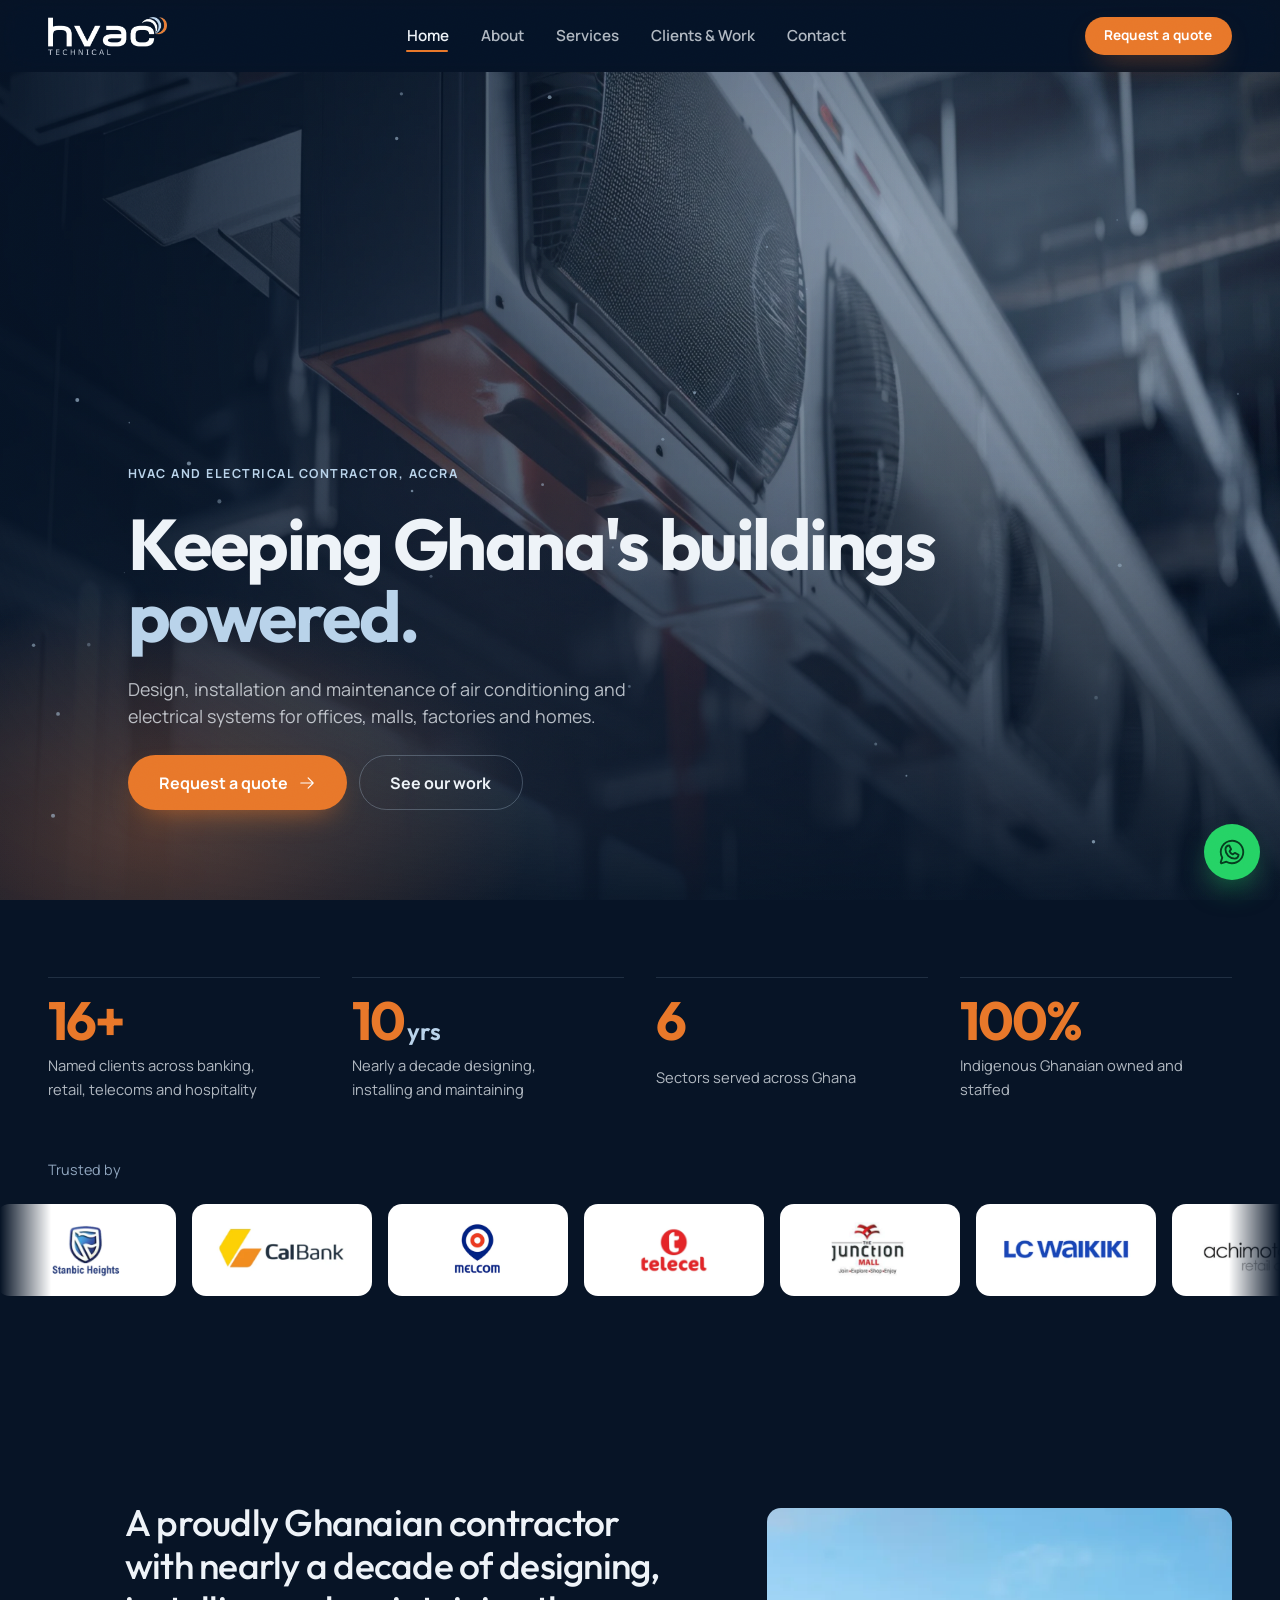
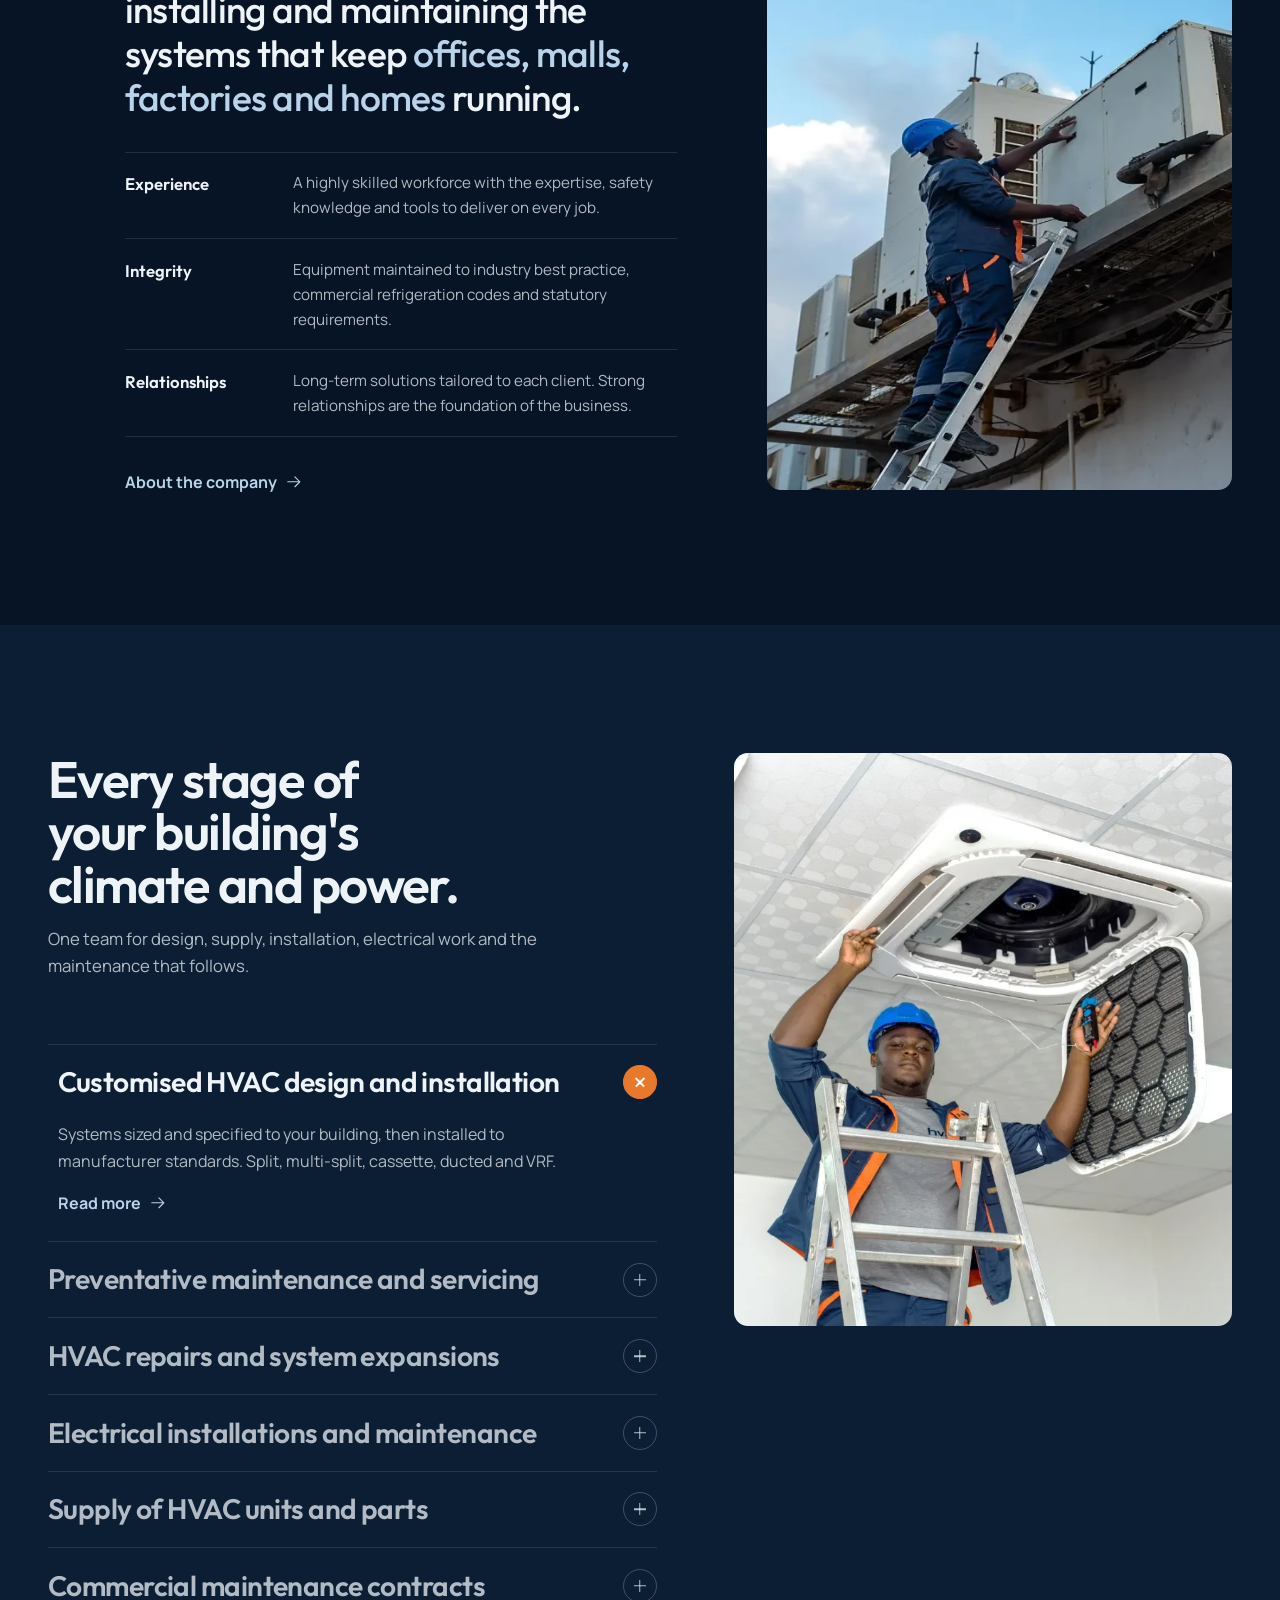
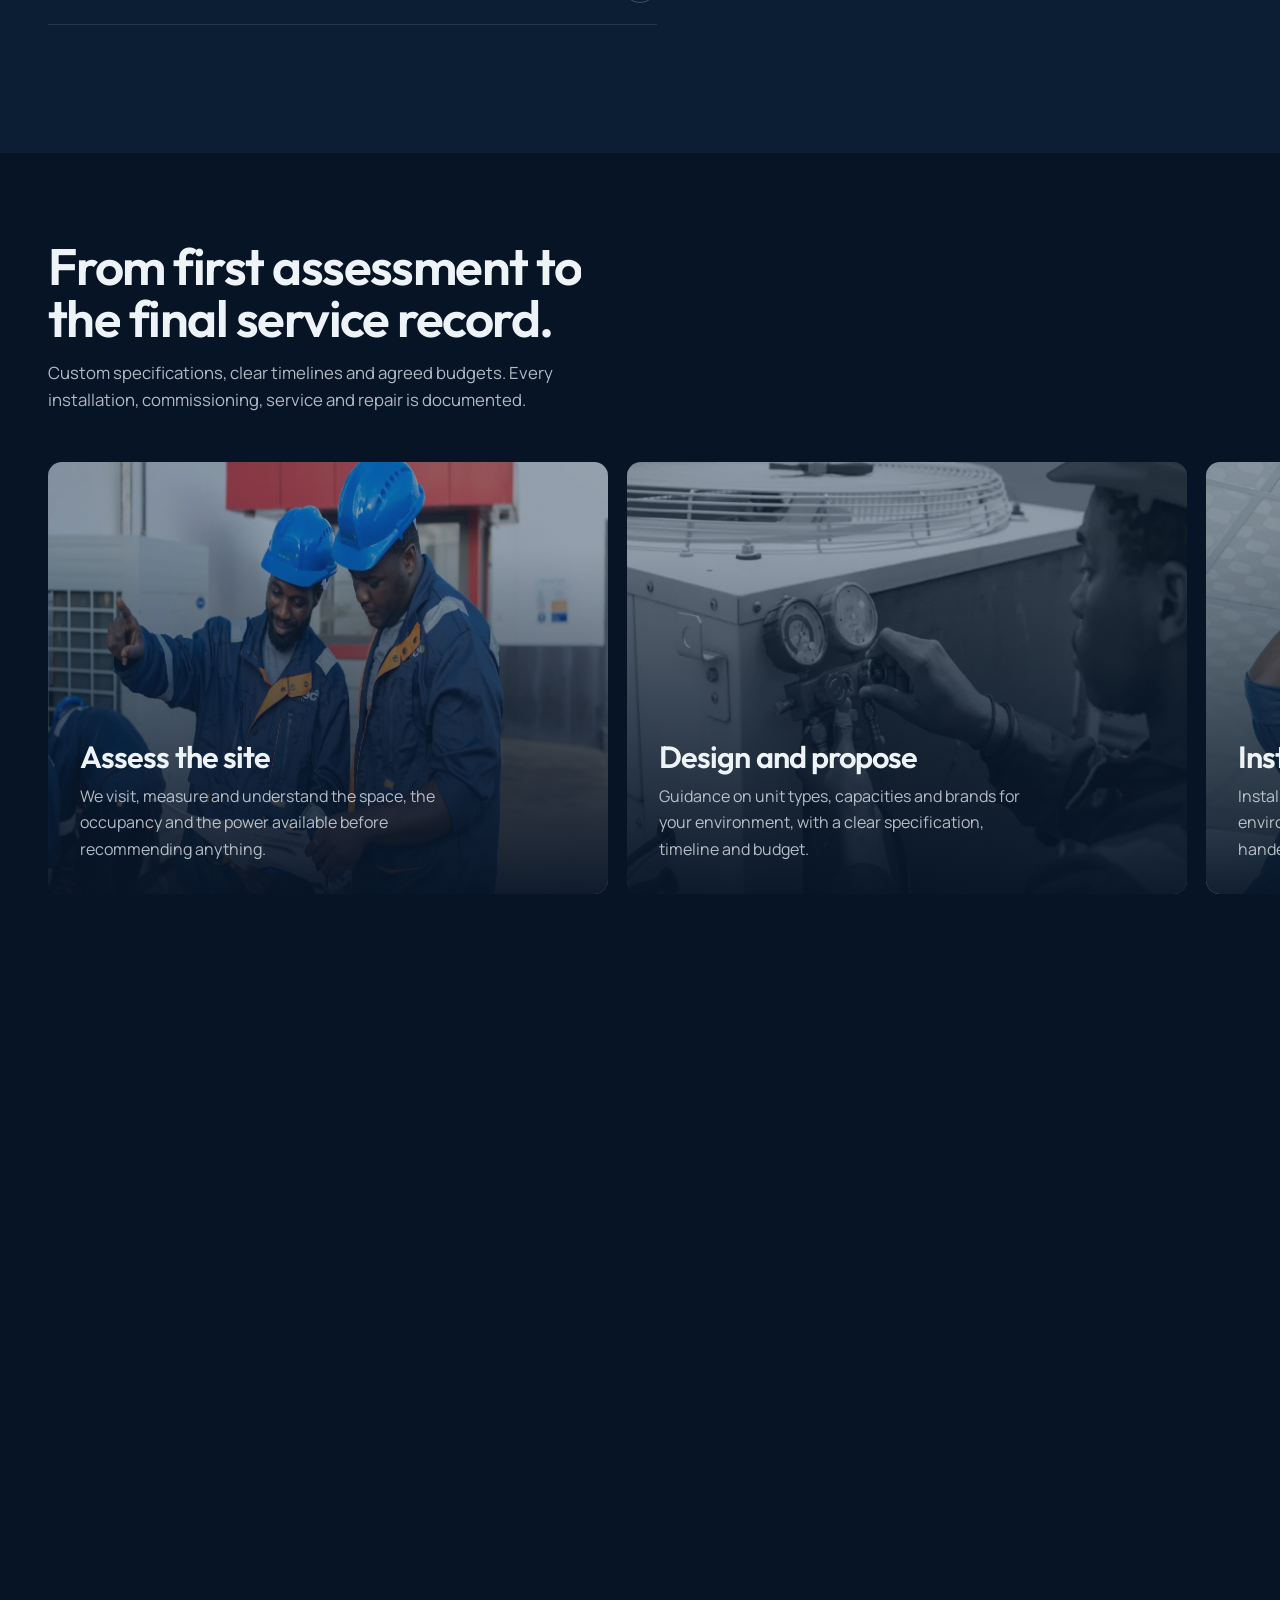
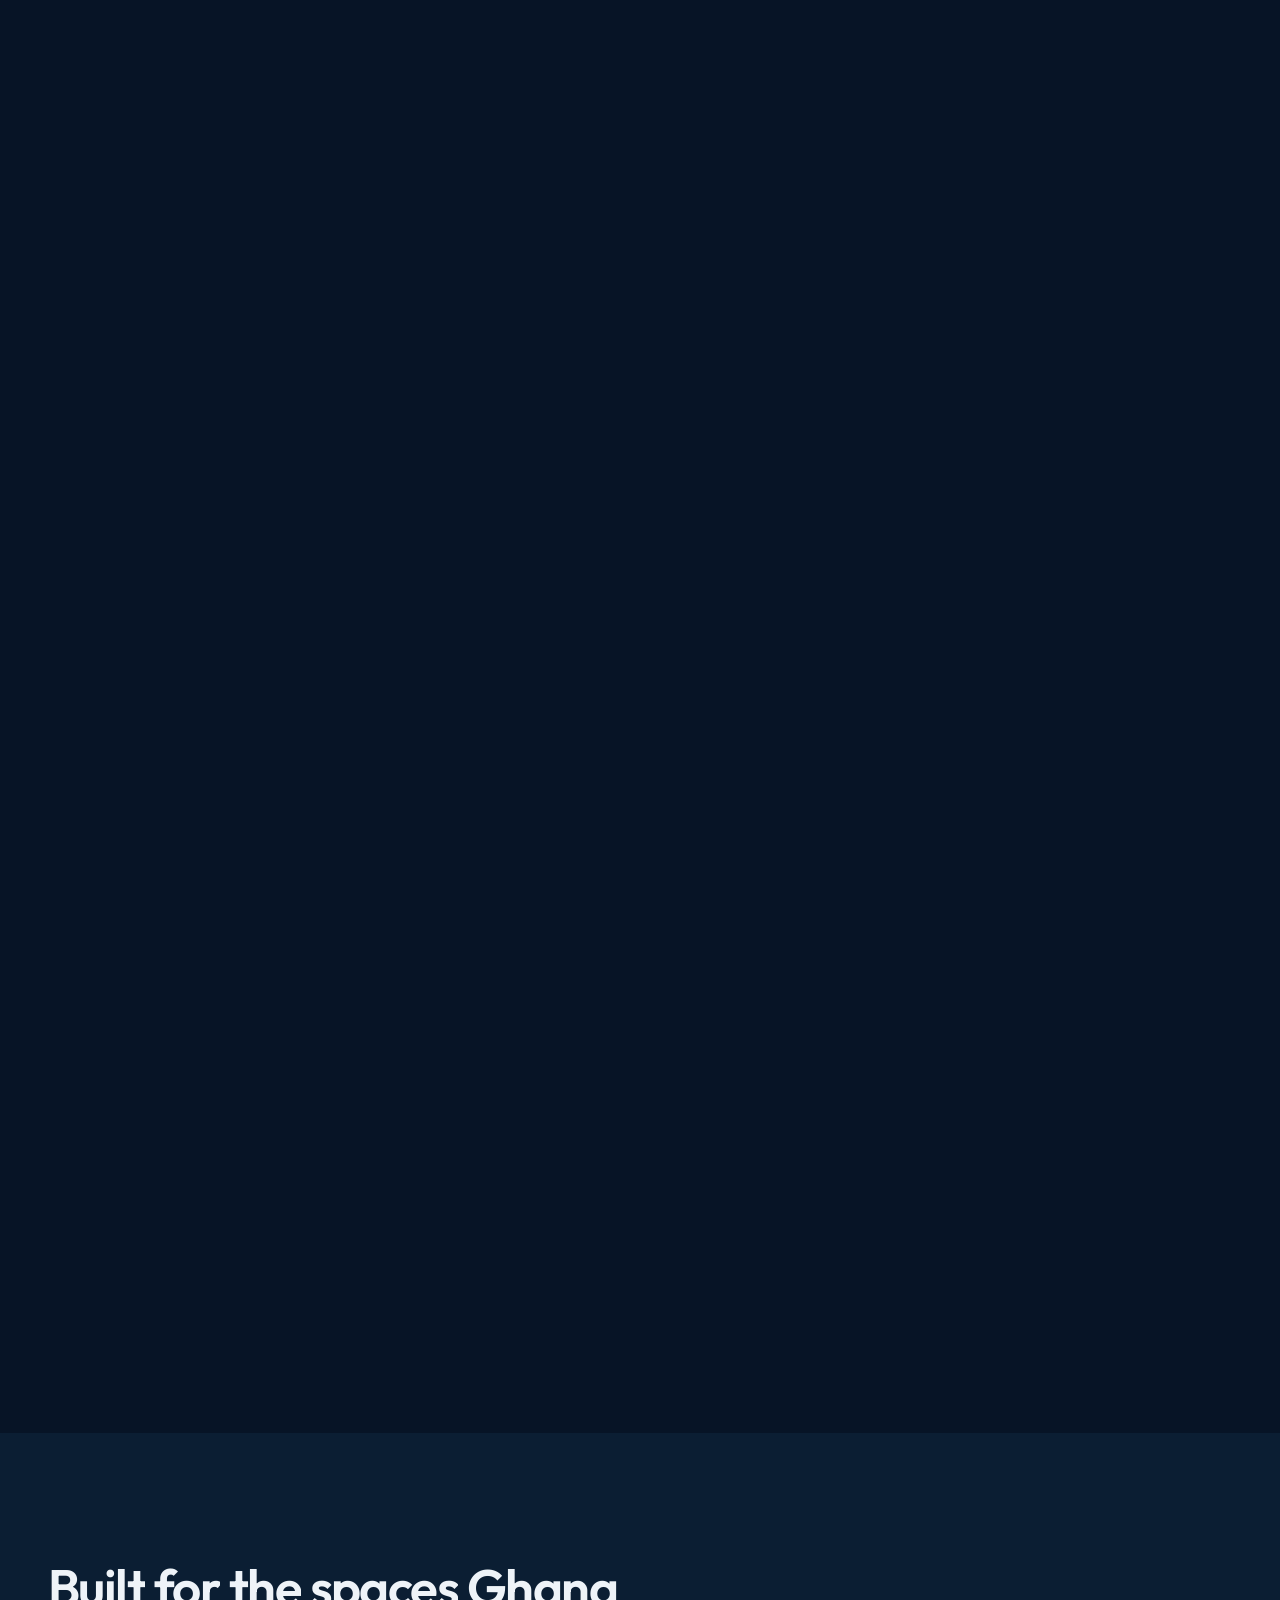
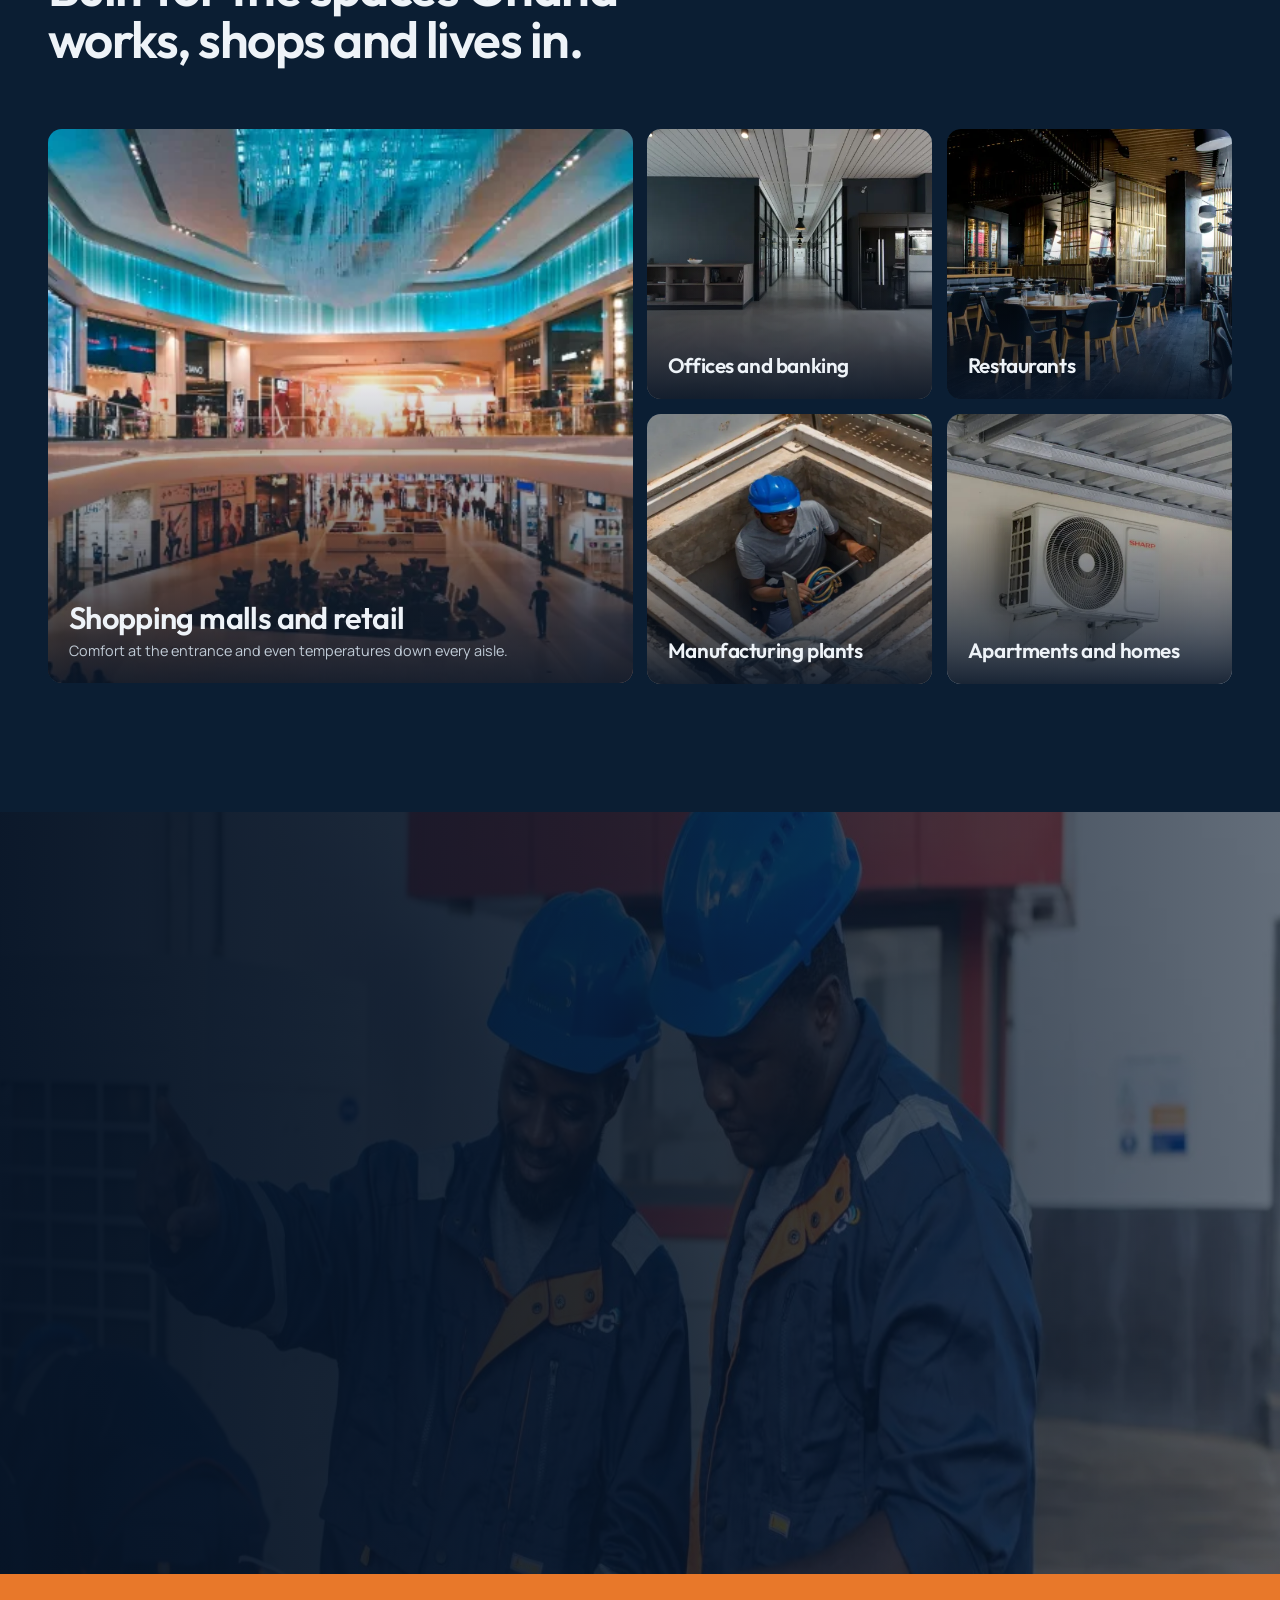
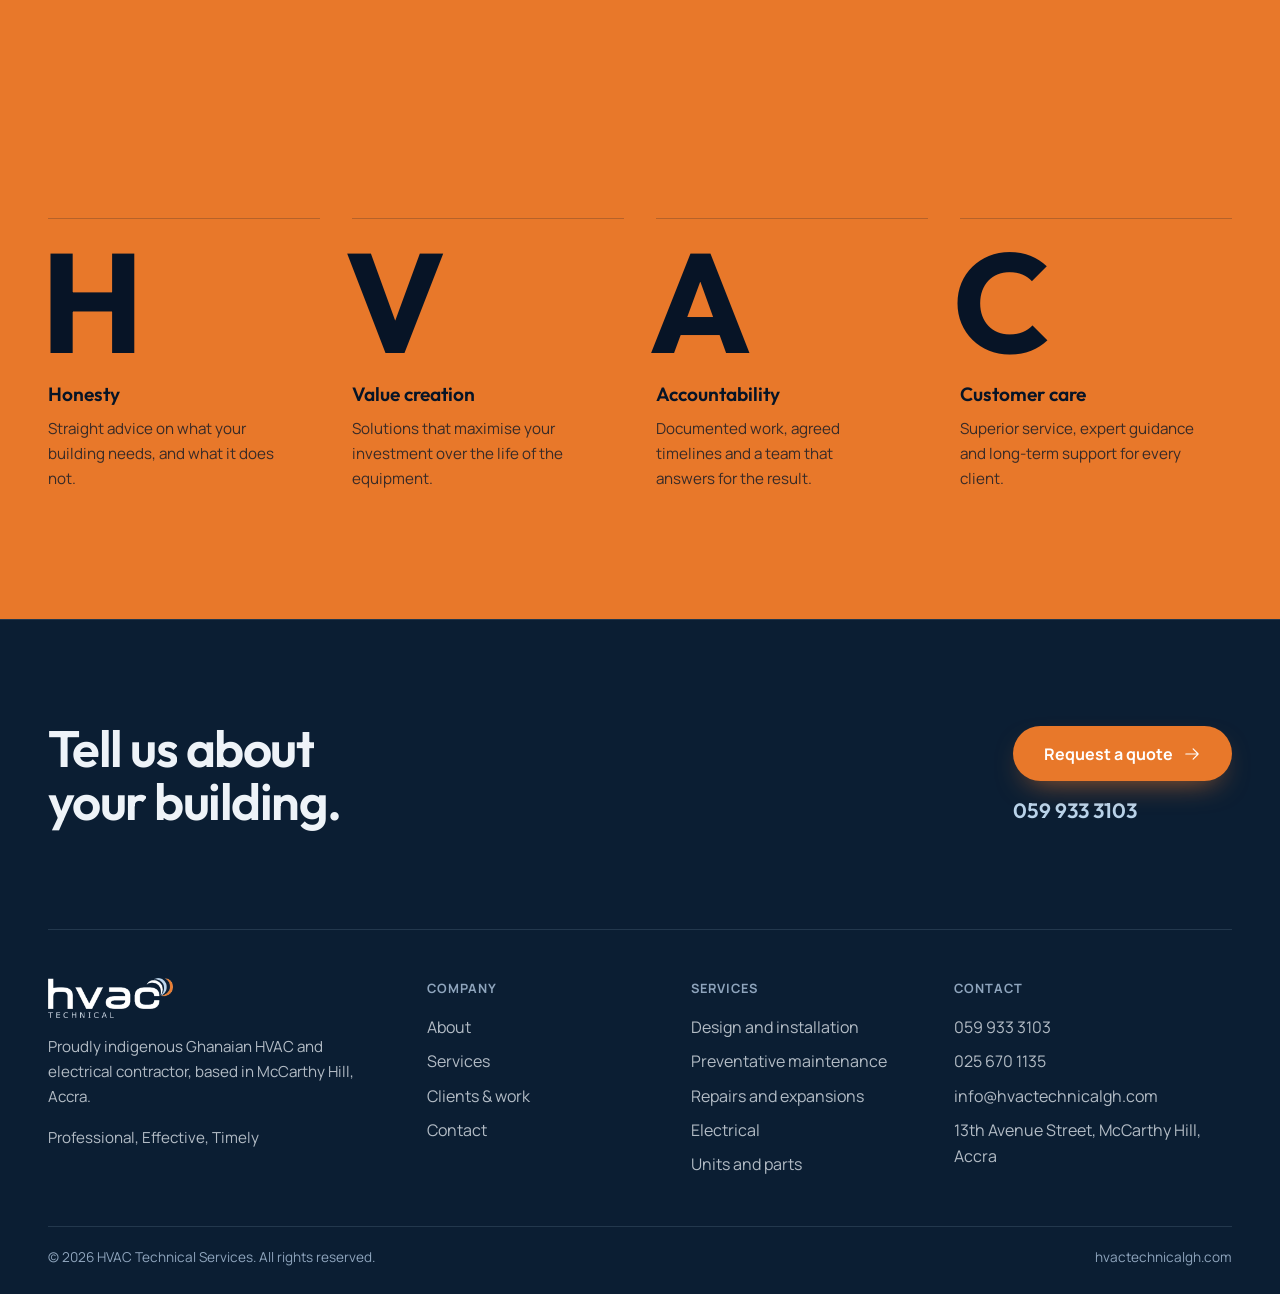
==== commit 4890f1dd: "Restore the drifting clients strip, add the room sizer The strip auto-scrolls again: I had replaced " ====
--- a/index.html
+++ b/index.html
@@ -112,28 +112,39 @@
           <li><strong>100%</strong><span>Indigenous Ghanaian owned and staffed</span></li>
         </ul>
       </div>
-      <div class="container rail__head">
-        <p class="small">Trusted by</p>
-        <div class="rail__nav">
-          <button class="rail__btn" type="button" data-rail="prev" aria-label="Previous clients" aria-controls="client-rail"><svg class="icon" viewBox="0 0 256 256" fill="currentColor" aria-hidden="true"><path d="M221.66,133.66l-72,72a8,8,0,0,1-11.32-11.32L196.69,136H40a8,8,0,0,1,0-16H196.69L138.34,61.66a8,8,0,0,1,11.32-11.32l72,72A8,8,0,0,1,221.66,133.66Z"/></svg></button>
-          <button class="rail__btn" type="button" data-rail="next" aria-label="Next clients" aria-controls="client-rail"><svg class="icon" viewBox="0 0 256 256" fill="currentColor" aria-hidden="true"><path d="M221.66,133.66l-72,72a8,8,0,0,1-11.32-11.32L196.69,136H40a8,8,0,0,1,0-16H196.69L138.34,61.66a8,8,0,0,1,11.32-11.32l72,72A8,8,0,0,1,221.66,133.66Z"/></svg></button>
-        </div>
-      </div>
-      <div class="rail" id="client-rail" role="region" aria-label="Clients, scrollable" tabindex="0">
-        <ul class="rail__track">
-          <li class="rail__item"><img src="assets/img/clients/stanbic-heights.webp" alt="Stanbic Heights" loading="lazy"></li>
-          <li class="rail__item"><img src="assets/img/clients/calbank.webp" alt="CalBank" loading="lazy"></li>
-          <li class="rail__item"><img src="assets/img/clients/melcom.webp" alt="Melcom" loading="lazy"></li>
-          <li class="rail__item"><img src="assets/img/clients/telecel.webp" alt="Telecel" loading="lazy"></li>
-          <li class="rail__item"><img src="assets/img/clients/junction-mall.webp" alt="The Junction Mall" loading="lazy"></li>
-          <li class="rail__item"><img src="assets/img/clients/lc-waikiki.webp" alt="LC Waikiki" loading="lazy"></li>
-          <li class="rail__item"><img src="assets/img/clients/achimota-retail-centre.webp" alt="Achimota Retail Centre" loading="lazy"></li>
-          <li class="rail__item"><img src="assets/img/clients/ghana-shippers-authority.webp" alt="Ghana Shippers' Authority" loading="lazy"></li>
-          <li class="rail__item"><img src="assets/img/clients/pizza-inn.webp" alt="Pizza Inn" loading="lazy"></li>
-          <li class="rail__item"><img src="assets/img/clients/ac-mall.webp" alt="A&amp;C Mall" loading="lazy"></li>
-          <li class="rail__item"><img src="assets/img/clients/rocomamas.webp" alt="Rocomamas" loading="lazy"></li>
-          <li class="rail__item"><img src="assets/img/clients/ac-corner.webp" alt="A&amp;C Corner" loading="lazy"></li>
-        </ul>
+      <div class="container" style="margin:3.5rem 0 1.4rem"><p class="small">Trusted by</p></div>
+      <div class="rail-wrap">
+        <div class="rail" id="client-rail" role="region" aria-label="Clients, scroll or swipe" tabindex="0">
+          <ul class="rail__track">
+            <li class="rail__item"><img src="assets/img/clients/stanbic-heights.webp" alt="Stanbic Heights" loading="lazy"></li>
+            <li class="rail__item"><img src="assets/img/clients/calbank.webp" alt="CalBank" loading="lazy"></li>
+            <li class="rail__item"><img src="assets/img/clients/melcom.webp" alt="Melcom" loading="lazy"></li>
+            <li class="rail__item"><img src="assets/img/clients/telecel.webp" alt="Telecel" loading="lazy"></li>
+            <li class="rail__item"><img src="assets/img/clients/junction-mall.webp" alt="The Junction Mall" loading="lazy"></li>
+            <li class="rail__item"><img src="assets/img/clients/lc-waikiki.webp" alt="LC Waikiki" loading="lazy"></li>
+            <li class="rail__item"><img src="assets/img/clients/achimota-retail-centre.webp" alt="Achimota Retail Centre" loading="lazy"></li>
+            <li class="rail__item"><img src="assets/img/clients/ghana-shippers-authority.webp" alt="Ghana Shippers' Authority" loading="lazy"></li>
+            <li class="rail__item"><img src="assets/img/clients/pizza-inn.webp" alt="Pizza Inn" loading="lazy"></li>
+            <li class="rail__item"><img src="assets/img/clients/ac-mall.webp" alt="A&amp;C Mall" loading="lazy"></li>
+            <li class="rail__item"><img src="assets/img/clients/rocomamas.webp" alt="Rocomamas" loading="lazy"></li>
+            <li class="rail__item"><img src="assets/img/clients/ac-corner.webp" alt="A&amp;C Corner" loading="lazy"></li>
+            <!-- second pass of the same logos so the drift can loop with no seam -->
+            <li class="rail__item" aria-hidden="true"><img src="assets/img/clients/stanbic-heights.webp" alt="" loading="lazy"></li>
+            <li class="rail__item" aria-hidden="true"><img src="assets/img/clients/calbank.webp" alt="" loading="lazy"></li>
+            <li class="rail__item" aria-hidden="true"><img src="assets/img/clients/melcom.webp" alt="" loading="lazy"></li>
+            <li class="rail__item" aria-hidden="true"><img src="assets/img/clients/telecel.webp" alt="" loading="lazy"></li>
+            <li class="rail__item" aria-hidden="true"><img src="assets/img/clients/junction-mall.webp" alt="" loading="lazy"></li>
+            <li class="rail__item" aria-hidden="true"><img src="assets/img/clients/lc-waikiki.webp" alt="" loading="lazy"></li>
+            <li class="rail__item" aria-hidden="true"><img src="assets/img/clients/achimota-retail-centre.webp" alt="" loading="lazy"></li>
+            <li class="rail__item" aria-hidden="true"><img src="assets/img/clients/ghana-shippers-authority.webp" alt="" loading="lazy"></li>
+            <li class="rail__item" aria-hidden="true"><img src="assets/img/clients/pizza-inn.webp" alt="" loading="lazy"></li>
+            <li class="rail__item" aria-hidden="true"><img src="assets/img/clients/ac-mall.webp" alt="" loading="lazy"></li>
+            <li class="rail__item" aria-hidden="true"><img src="assets/img/clients/rocomamas.webp" alt="" loading="lazy"></li>
+            <li class="rail__item" aria-hidden="true"><img src="assets/img/clients/ac-corner.webp" alt="" loading="lazy"></li>
+          </ul>
+        </div>
+        <button class="rail__btn rail__btn--prev" type="button" data-rail="prev" aria-label="Previous clients" aria-controls="client-rail"><svg class="icon" viewBox="0 0 256 256" fill="currentColor" aria-hidden="true"><path d="M221.66,133.66l-72,72a8,8,0,0,1-11.32-11.32L196.69,136H40a8,8,0,0,1,0-16H196.69L138.34,61.66a8,8,0,0,1,11.32-11.32l72,72A8,8,0,0,1,221.66,133.66Z"/></svg></button>
+        <button class="rail__btn rail__btn--next" type="button" data-rail="next" aria-label="Next clients" aria-controls="client-rail"><svg class="icon" viewBox="0 0 256 256" fill="currentColor" aria-hidden="true"><path d="M221.66,133.66l-72,72a8,8,0,0,1-11.32-11.32L196.69,136H40a8,8,0,0,1,0-16H196.69L138.34,61.66a8,8,0,0,1,11.32-11.32l72,72A8,8,0,0,1,221.66,133.66Z"/></svg></button>
       </div>
     </section>
 
--- a/assets/css/main.css
+++ b/assets/css/main.css
@@ -249,22 +249,9 @@
    Clients rail: the visitor drives it. Swipe on touch, two-finger on a
    trackpad, arrows or arrow keys on a desktop mouse. Logos in full colour.
    -------------------------------------------------------------------------- */
-.rail__head { display: flex; align-items: center; justify-content: space-between; gap: 1rem; margin: 3.5rem 0 1.4rem; }
-.rail__nav { display: flex; gap: 0.5rem; }
-.rail__btn {
-  width: 40px; height: 40px; border-radius: 50%; border: 1px solid var(--line-2);
-  display: grid; place-items: center; color: var(--text);
-  transition: background-color 0.2s var(--ease), border-color 0.2s var(--ease), opacity 0.2s var(--ease), transform 0.2s var(--ease);
-}
-.rail__btn:hover:not(:disabled) { background: rgba(185, 211, 234, 0.1); border-color: var(--sky); }
-.rail__btn:active:not(:disabled) { transform: scale(0.94); }
-.rail__btn:disabled { opacity: 0.28; cursor: default; }
-.rail__btn .icon { font-size: 18px; }
-.rail__btn[data-rail="prev"] .icon { transform: scaleX(-1); }   /* one arrow path, mirrored */
-
+.rail-wrap { position: relative; }
 .rail {
   overflow-x: auto; overscroll-behavior-x: contain;
-  scroll-snap-type: x proximity; scroll-padding-inline: var(--gutter);
   scrollbar-width: none; -ms-overflow-style: none;
   -webkit-mask-image: linear-gradient(90deg, transparent, #000 4%, #000 96%, transparent);
           mask-image: linear-gradient(90deg, transparent, #000 4%, #000 96%, transparent);
@@ -275,10 +262,31 @@
 .rail__item {
   flex: none; width: 180px; height: 92px; display: grid; place-items: center;
   background: #fff; border-radius: var(--r); padding: 1rem 1.4rem;
-  scroll-snap-align: center; transition: transform 0.3s var(--ease);
+  transition: transform 0.3s var(--ease);
 }
 .rail__item:hover { transform: translateY(-3px); }
 .rail__item img { max-height: 56px; width: auto; object-fit: contain; }
+
+/* Arrows surface on hover over the strip, and for keyboard focus. A touch
+   device has no hover, so there they stay out of the way and you just swipe. */
+.rail__btn {
+  position: absolute; top: 50%; z-index: 2; margin-top: -22px;
+  width: 44px; height: 44px; border-radius: 50%;
+  display: grid; place-items: center; color: var(--text);
+  background: rgba(7, 20, 38, 0.82); border: 1px solid var(--line-2);
+  backdrop-filter: blur(8px); -webkit-backdrop-filter: blur(8px);
+  opacity: 0; pointer-events: none;
+  transition: opacity 0.28s var(--ease), background-color 0.2s var(--ease), border-color 0.2s var(--ease), transform 0.2s var(--ease);
+}
+.rail__btn--prev { left: calc(var(--gutter) - 10px); }
+.rail__btn--next { right: calc(var(--gutter) - 10px); }
+.rail__btn--prev .icon { transform: scaleX(-1); }   /* one arrow path, mirrored */
+.rail__btn .icon { font-size: 18px; }
+.rail-wrap:hover .rail__btn,
+.rail-wrap:focus-within .rail__btn { opacity: 1; pointer-events: auto; }
+.rail__btn:hover { background: var(--navy); border-color: var(--sky); }
+.rail__btn:active { transform: scale(0.94); }
+@media (hover: none) { .rail__btn { display: none; } }
 
 /* Static logo grid (inner pages), also full colour */
 .logos { display: grid; grid-template-columns: repeat(auto-fit, minmax(min(100%, 150px), 1fr)); gap: 0.8rem; }
@@ -674,3 +682,27 @@
   .btn--primary::after { display: none; }
   .field:focus-within { transform: none; }
 }
+
+/* ==========================================================================
+   Room sizer (services page). An indicative cooling load from a few inputs,
+   ending in a WhatsApp message with the figures already filled in.
+   ========================================================================== */
+.sizer { display: grid; gap: 1.5rem; align-items: start; }
+@media (min-width: 900px) { .sizer { grid-template-columns: minmax(0, 1.05fr) minmax(0, 0.95fr); gap: clamp(1.5rem, 3vw, 2.5rem); } }
+
+.sizer__form { display: grid; gap: 1rem; padding: clamp(1.4rem, 2.5vw, 2rem); border-radius: var(--r); background: var(--bg-1); border: 1px solid var(--line); }
+.sizer__legend { font-weight: 700; font-size: 0.88rem; }
+.field label.sizer__check { display: flex; align-items: center; gap: 0.6rem; font-weight: 500; font-size: 0.95rem; color: var(--text-2); cursor: pointer; padding: 0.2rem 0; }
+.field label.sizer__check input { width: 18px; height: 18px; flex: none; accent-color: var(--orange); cursor: pointer; }
+
+.sizer__out { display: grid; gap: 0.55rem; align-content: start; padding: clamp(1.4rem, 2.5vw, 2rem); border-radius: var(--r); background: var(--bg-2); border: 1px solid var(--line-2); }
+.sizer__btu { display: flex; align-items: baseline; gap: 0.5rem; flex-wrap: wrap; }
+.sizer__btu strong { font-family: var(--font-display); font-weight: 700; font-size: clamp(2.6rem, 6vw, 4rem); line-height: 1; letter-spacing: -0.04em; color: var(--orange); font-variant-numeric: tabular-nums; }
+.sizer__btu span { font-size: 0.95rem; color: var(--text-2); }
+.sizer__unit { font-family: var(--font-display); font-weight: 600; font-size: clamp(1.1rem, 1.7vw, 1.35rem); letter-spacing: -0.01em; }
+.sizer__meta { margin: 0.5rem 0 0; border-top: 1px solid var(--line); }
+.sizer__meta > div { display: flex; justify-content: space-between; align-items: baseline; gap: 1rem; padding: 0.7rem 0; border-bottom: 1px solid var(--line); }
+.sizer__meta dt { color: var(--muted); font-size: 0.9rem; }
+.sizer__meta dd { margin: 0; font-weight: 600; font-size: 0.95rem; text-align: right; }
+.sizer__note { margin-top: 0.2rem; }
+.sizer__out .btn { margin-top: 0.7rem; justify-self: start; }
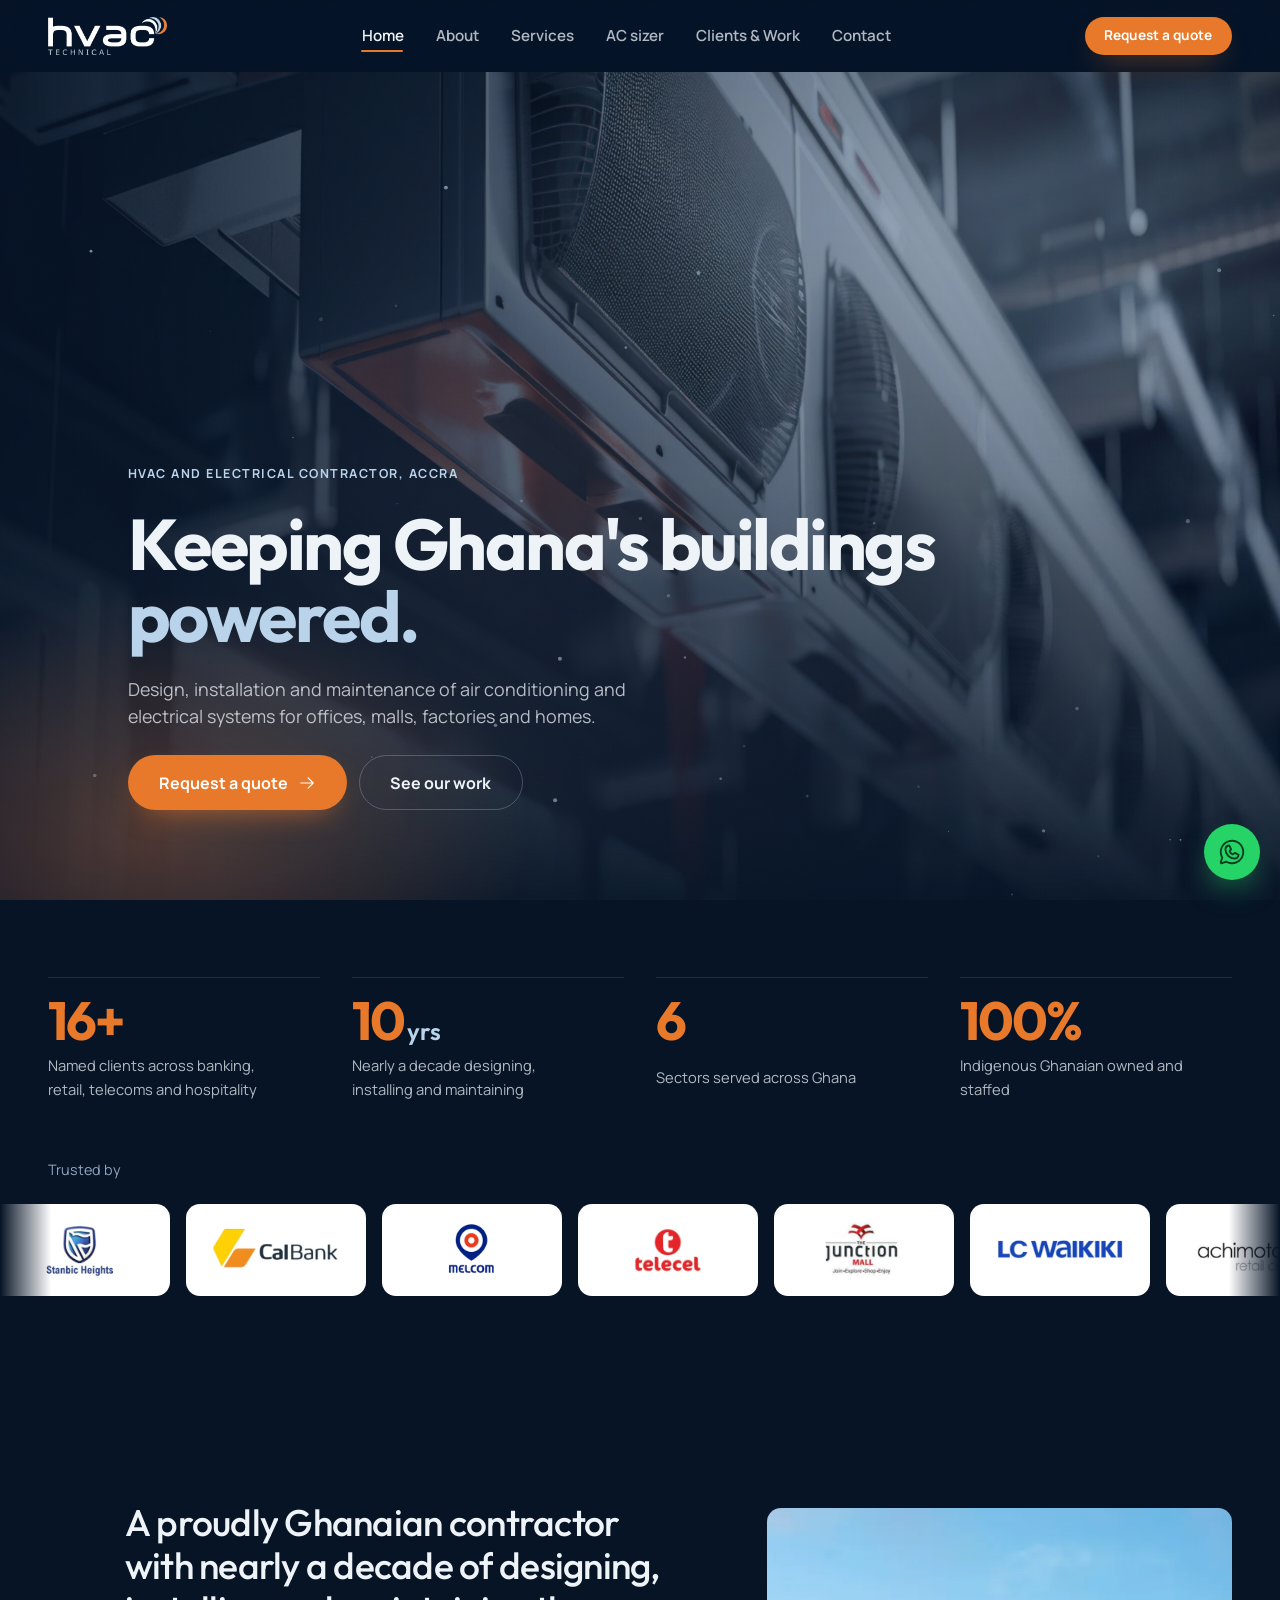
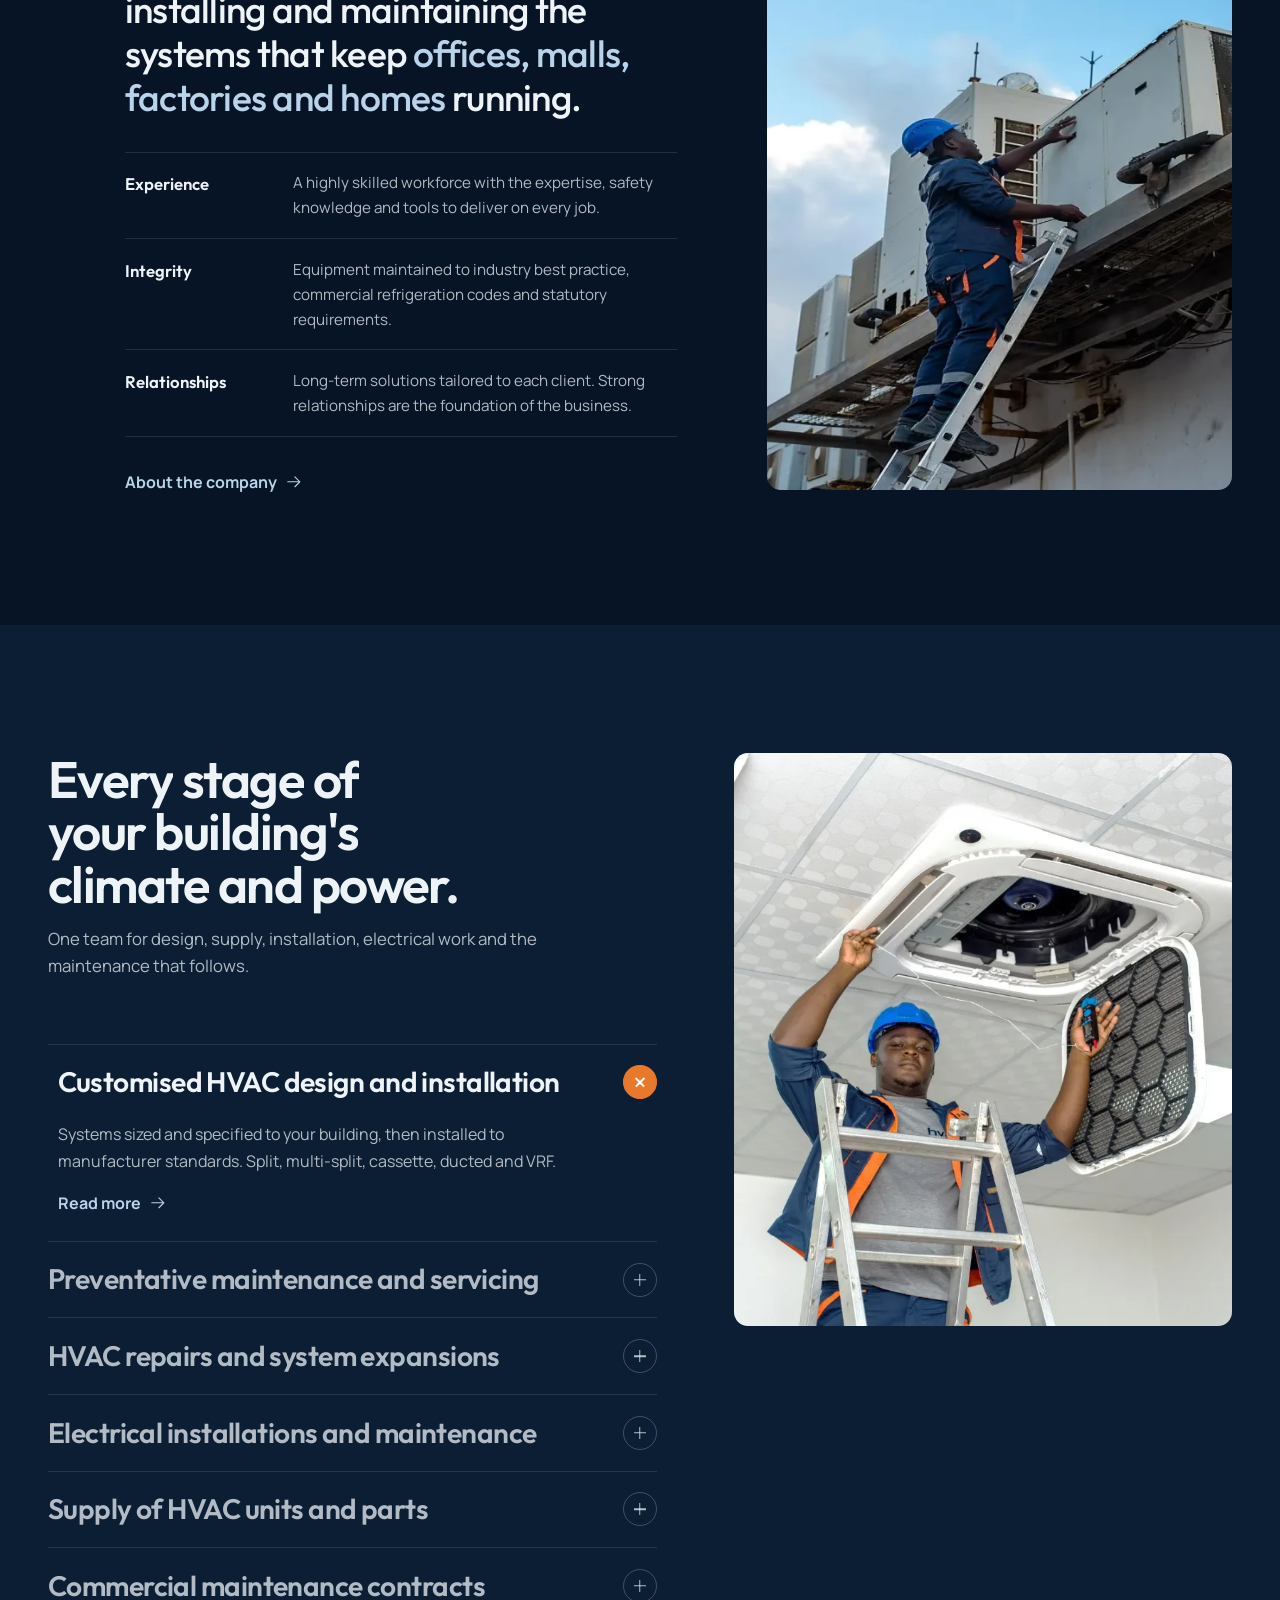
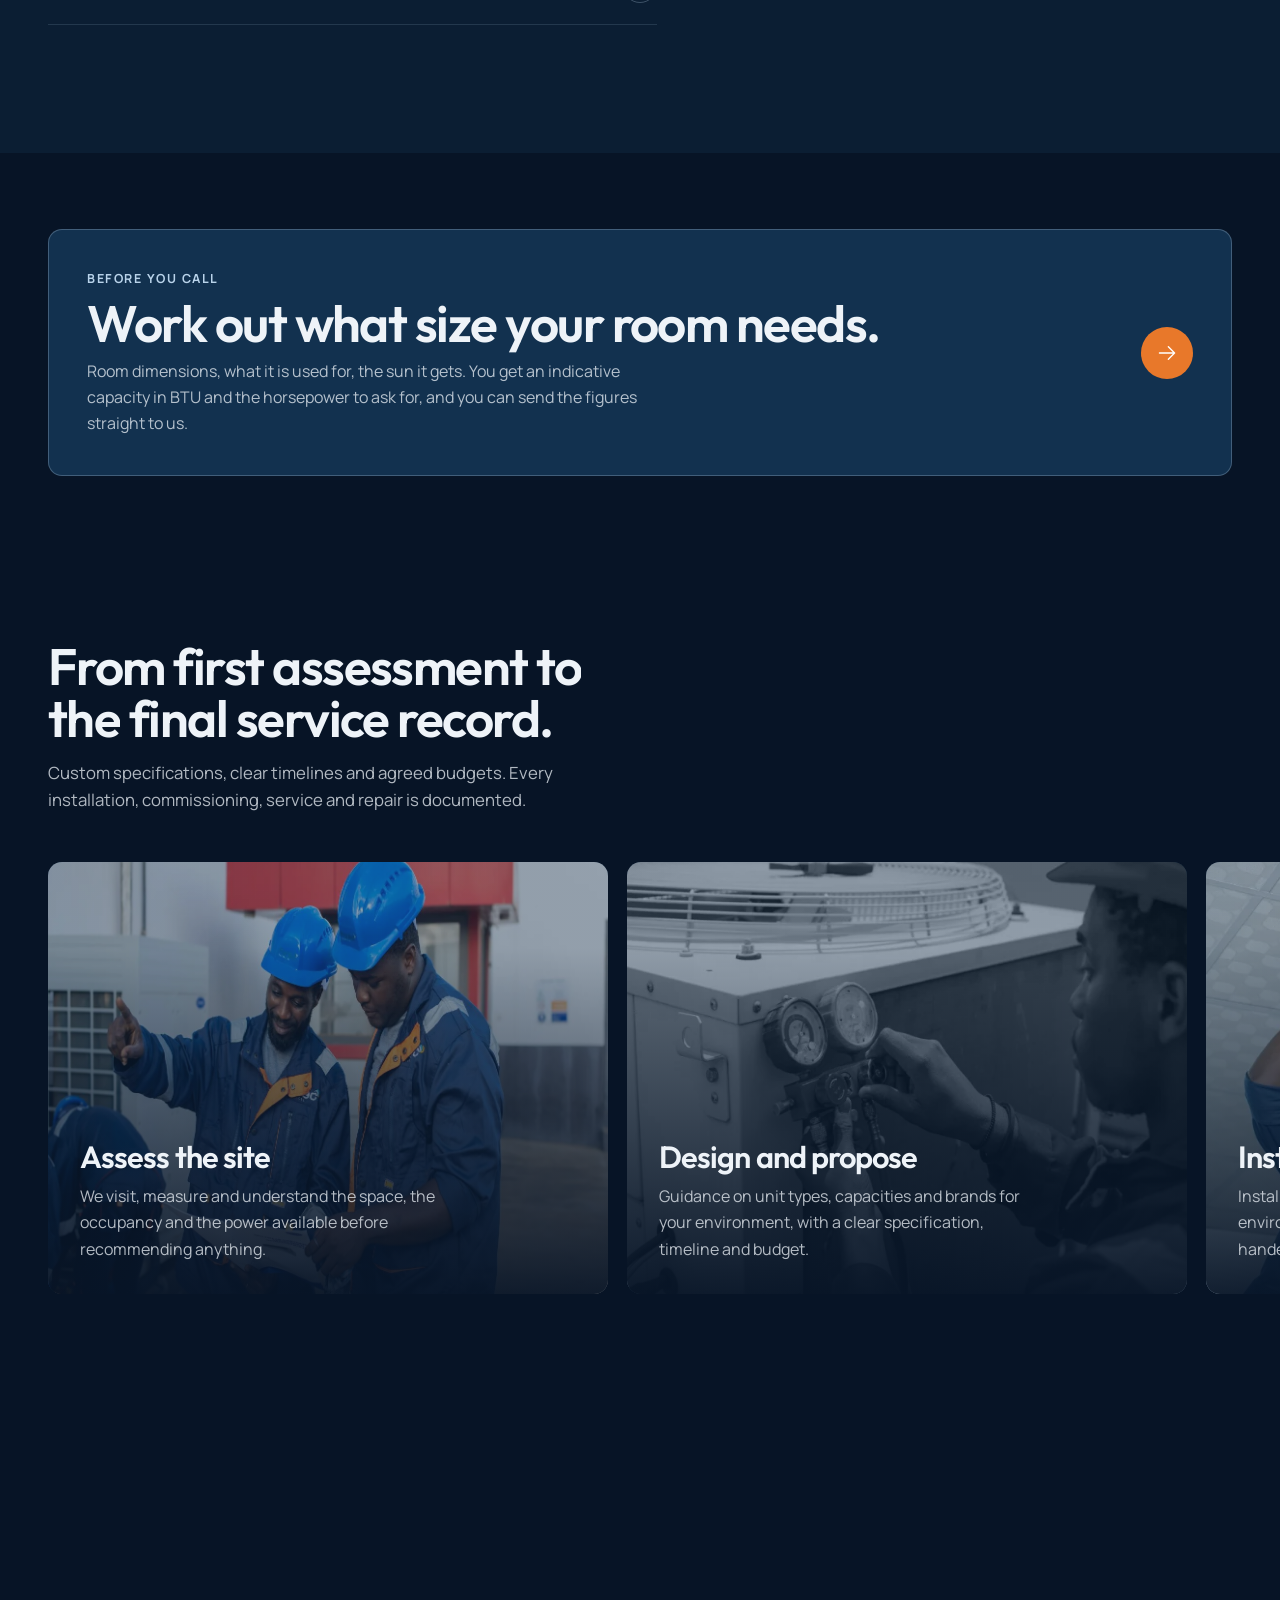
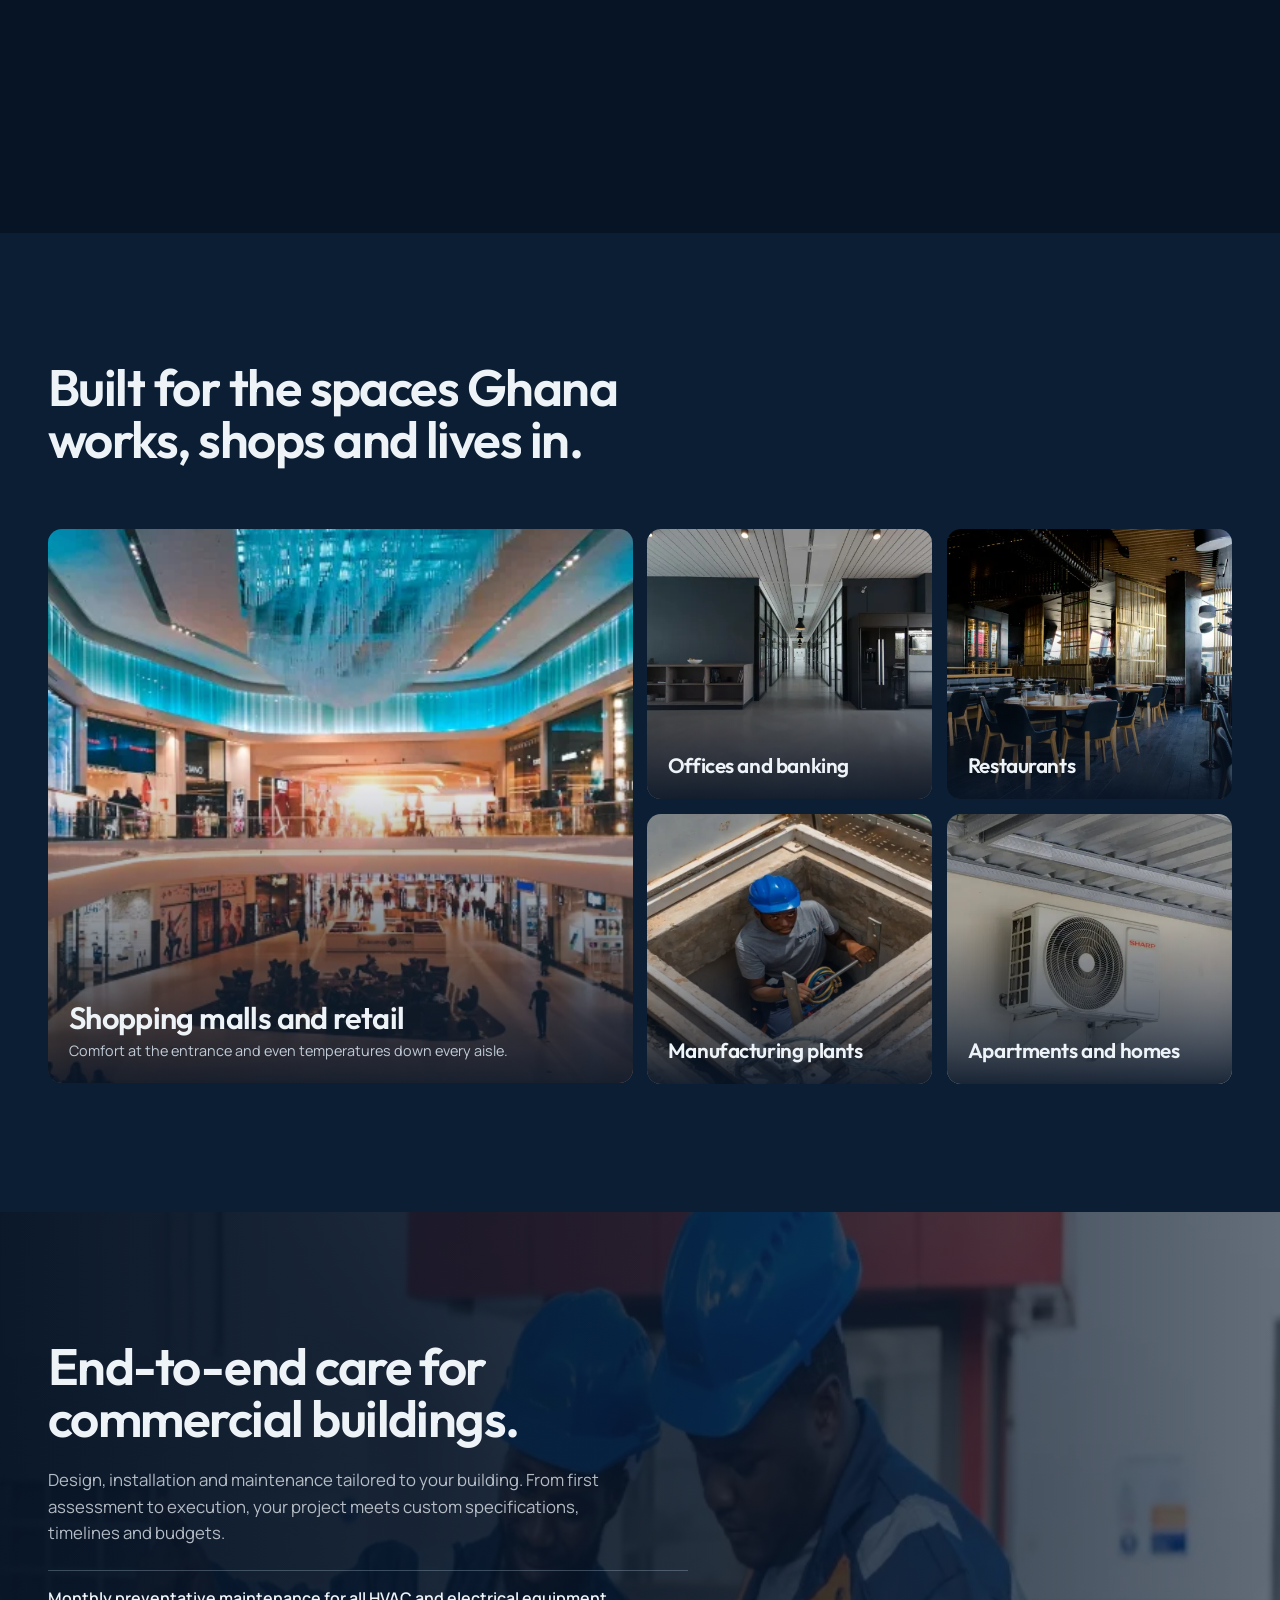
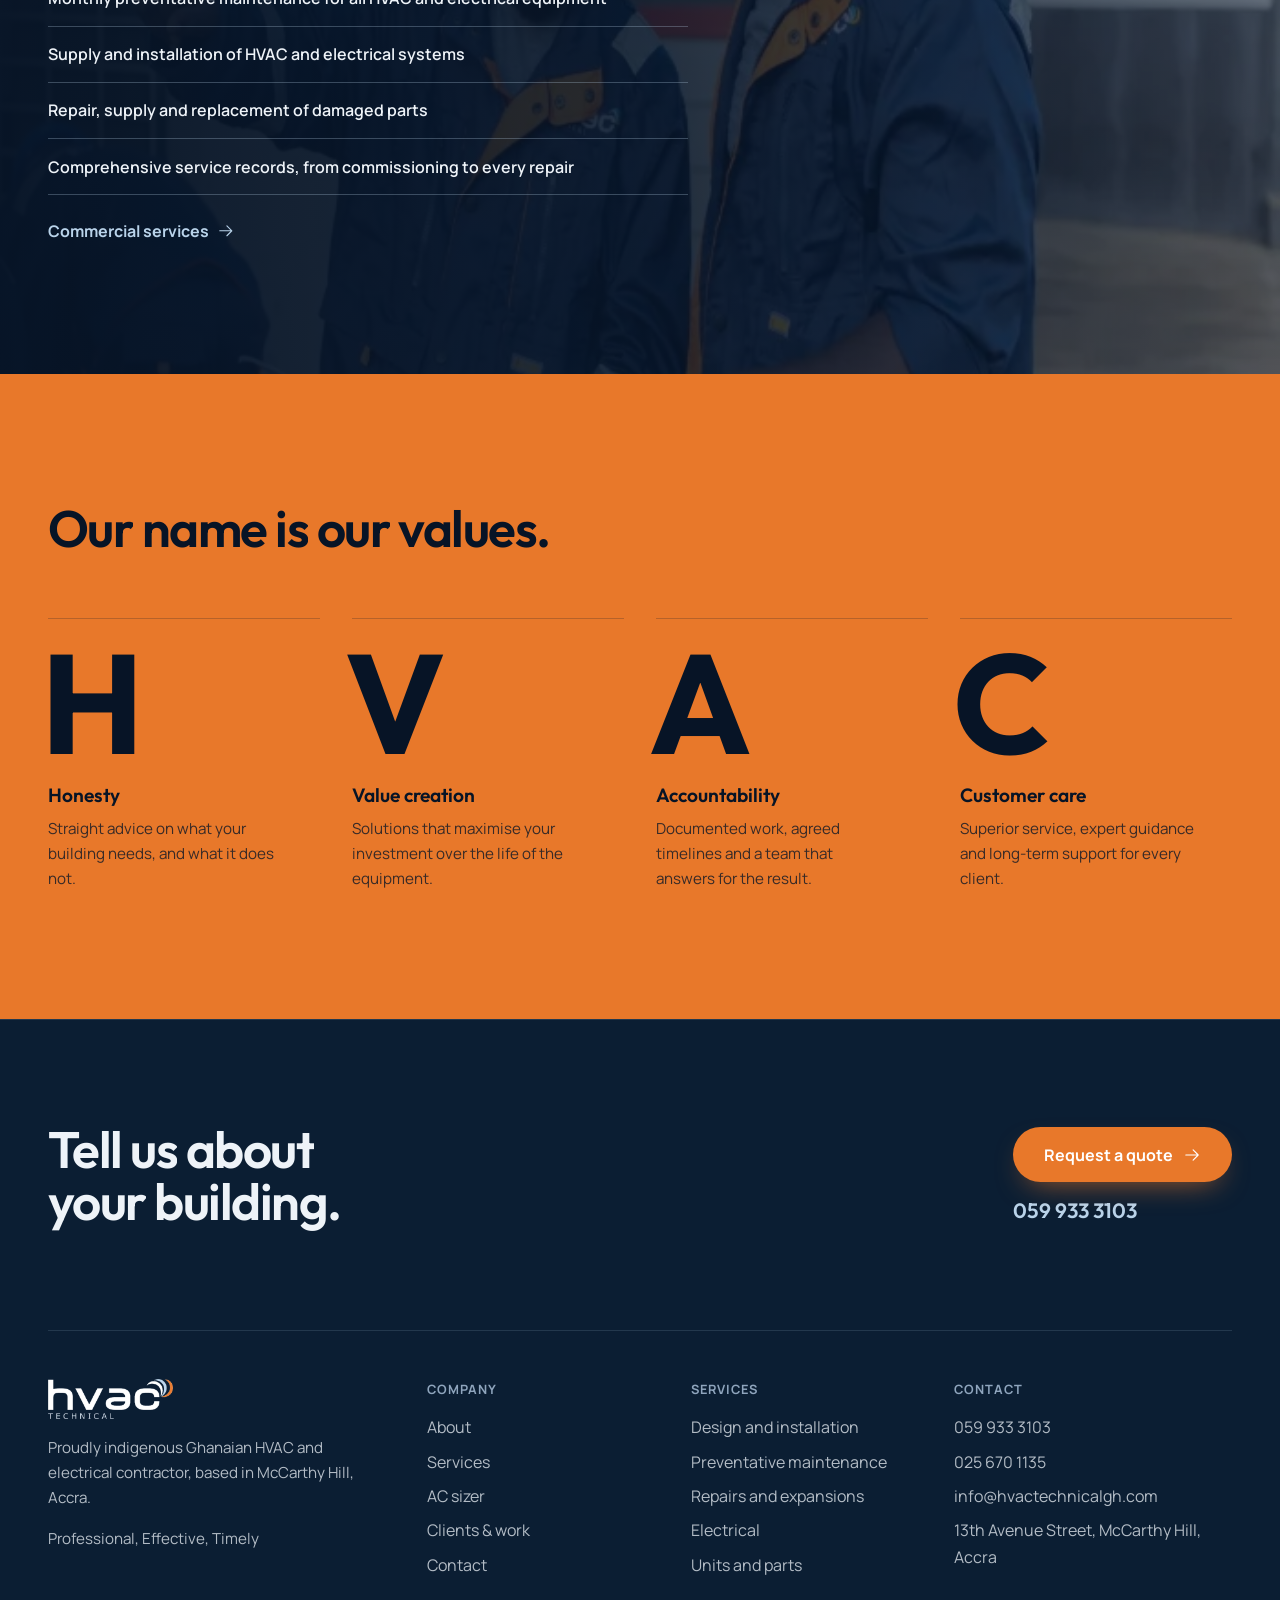
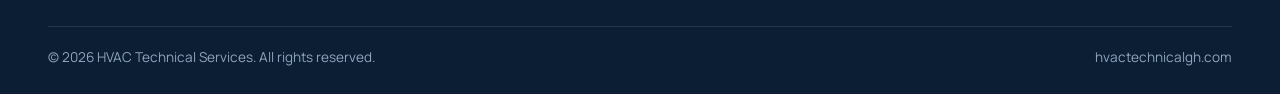
==== commit 9e124e18: "Give the AC sizer its own page and put it in the nav Buried at the bottom of the services page, afte" ====
--- a/index.html
+++ b/index.html
@@ -51,6 +51,7 @@
         <a href="index.html">Home</a>
         <a href="about.html">About</a>
         <a href="services.html">Services</a>
+        <a href="sizer.html">AC sizer</a>
         <a href="work.html">Clients &amp; Work</a>
         <a href="contact.html">Contact</a>
       </nav>
@@ -70,6 +71,7 @@
       <a href="index.html">Home</a>
       <a href="about.html">About</a>
       <a href="services.html">Services</a>
+      <a href="sizer.html">AC sizer</a>
       <a href="work.html">Clients &amp; Work</a>
       <a href="contact.html">Contact</a>
     </nav>
@@ -231,6 +233,20 @@
       </div>
     </section>
 
+    <!-- Sizer promo -->
+    <section class="section--tight" aria-labelledby="sizer-promo">
+      <div class="container">
+        <a class="promo reveal" href="sizer.html">
+          <div class="promo__body">
+            <p class="eyebrow">Before you call</p>
+            <h2 class="h2" id="sizer-promo">Work out what size your room needs.</h2>
+            <p>Room dimensions, what it is used for, the sun it gets. You get an indicative capacity in BTU and the horsepower to ask for, and you can send the figures straight to us.</p>
+          </div>
+          <span class="promo__go" aria-hidden="true"><svg class="icon" viewBox="0 0 256 256" fill="currentColor" aria-hidden="true"><path d="M221.66,133.66l-72,72a8,8,0,0,1-11.32-11.32L196.69,136H40a8,8,0,0,1,0-16H196.69L138.34,61.66a8,8,0,0,1,11.32-11.32l72,72A8,8,0,0,1,221.66,133.66Z"/></svg></span>
+        </a>
+      </div>
+    </section>
+
     <!-- Process: horizontal pan -->
     <section class="pan" aria-labelledby="process">
       <div class="pan__sticky">
@@ -347,6 +363,7 @@
           <ul>
             <li><a href="about.html">About</a></li>
             <li><a href="services.html">Services</a></li>
+            <li><a href="sizer.html">AC sizer</a></li>
             <li><a href="work.html">Clients &amp; work</a></li>
             <li><a href="contact.html">Contact</a></li>
           </ul>
--- a/assets/css/main.css
+++ b/assets/css/main.css
@@ -706,3 +706,32 @@
 .sizer__meta dd { margin: 0; font-weight: 600; font-size: 0.95rem; text-align: right; }
 .sizer__note { margin-top: 0.2rem; }
 .sizer__out .btn { margin-top: 0.7rem; justify-self: start; }
+
+/* Promo card: the entry point to the sizer, on the home and services pages */
+.promo {
+  display: flex; align-items: center; justify-content: space-between; gap: clamp(1.2rem, 3vw, 2.5rem);
+  padding: clamp(1.4rem, 3vw, 2.4rem);
+  border-radius: var(--r); background: var(--bg-2); border: 1px solid var(--line-2);
+  transition: transform 0.3s var(--ease), border-color 0.3s var(--ease), background-color 0.3s var(--ease);
+}
+.promo:hover { transform: translateY(-3px); border-color: var(--sky); background: var(--bg-3); }
+.promo__body { display: grid; gap: 0.5rem; }
+.promo__body p:last-child { color: var(--text-2); max-width: 56ch; }
+.promo__go {
+  flex: none; width: 52px; height: 52px; border-radius: 50%; display: grid; place-items: center;
+  background: var(--orange); color: #fff; font-size: 22px;
+  transition: transform 0.3s var(--ease);
+}
+.promo:hover .promo__go { transform: translateX(5px); }
+@media (max-width: 640px) {
+  .promo { flex-direction: column; align-items: flex-start; }
+  .promo__go { width: 46px; height: 46px; font-size: 19px; }
+}
+@media (prefers-reduced-motion: reduce) {
+  .promo:hover { transform: none; }
+  .promo:hover .promo__go { transform: none; }
+}
+
+/* On its own page the sizer is the content, so it starts straight after the
+   intro rather than carrying a full section's worth of space above it. */
+#sizer { padding-top: clamp(0.5rem, 1.5vw, 1.5rem); }
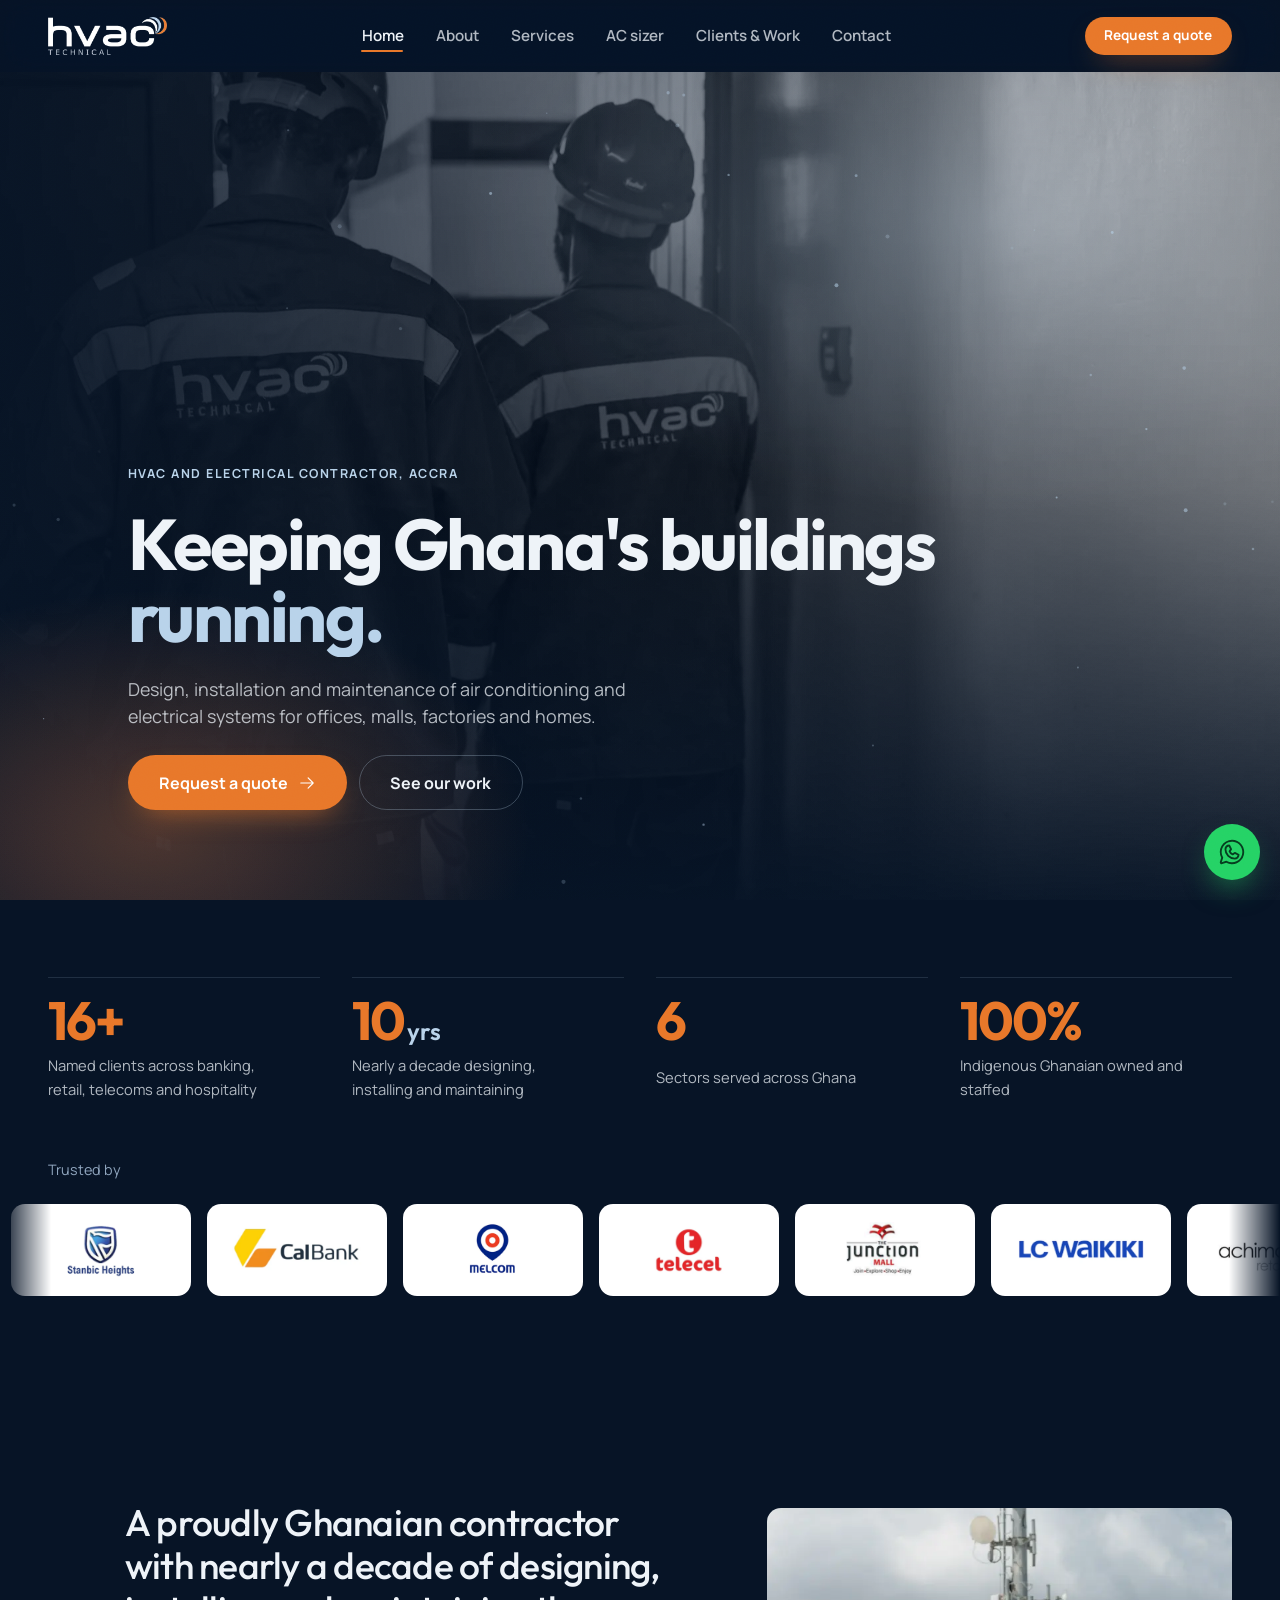
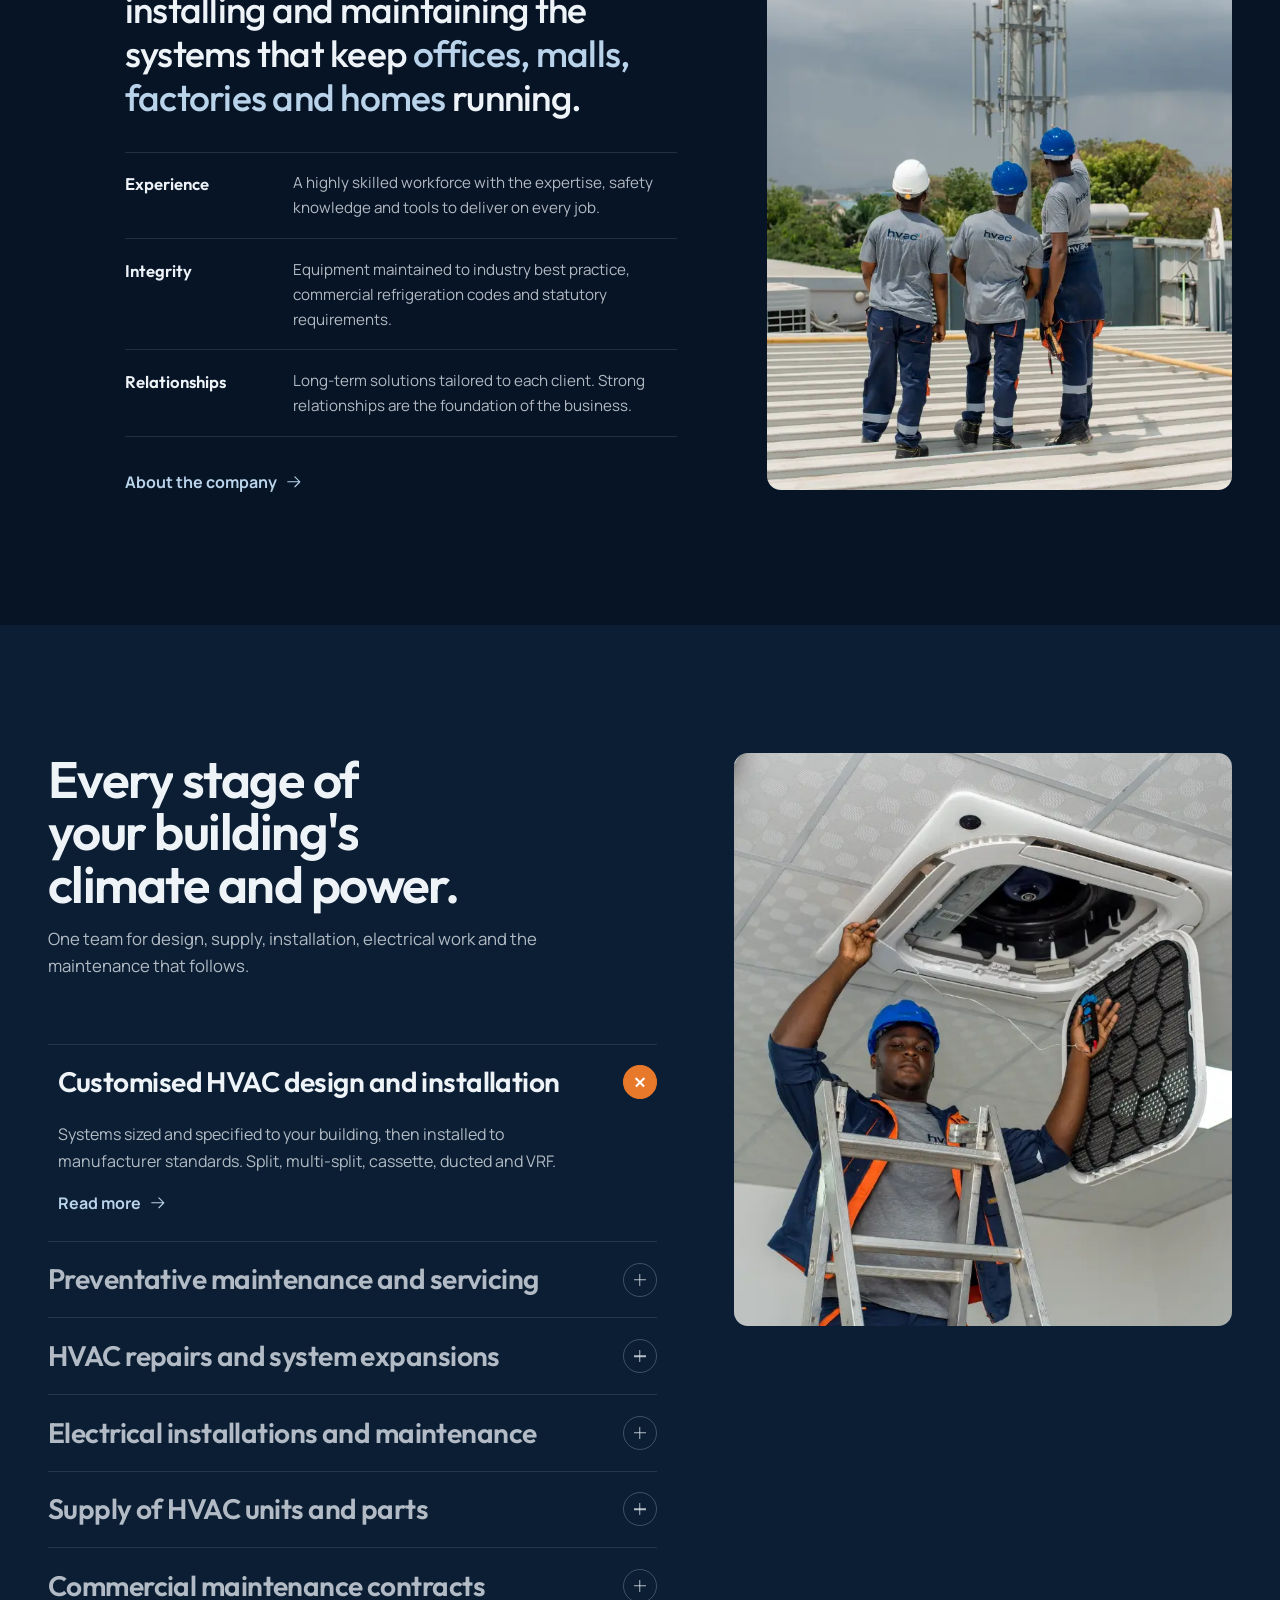
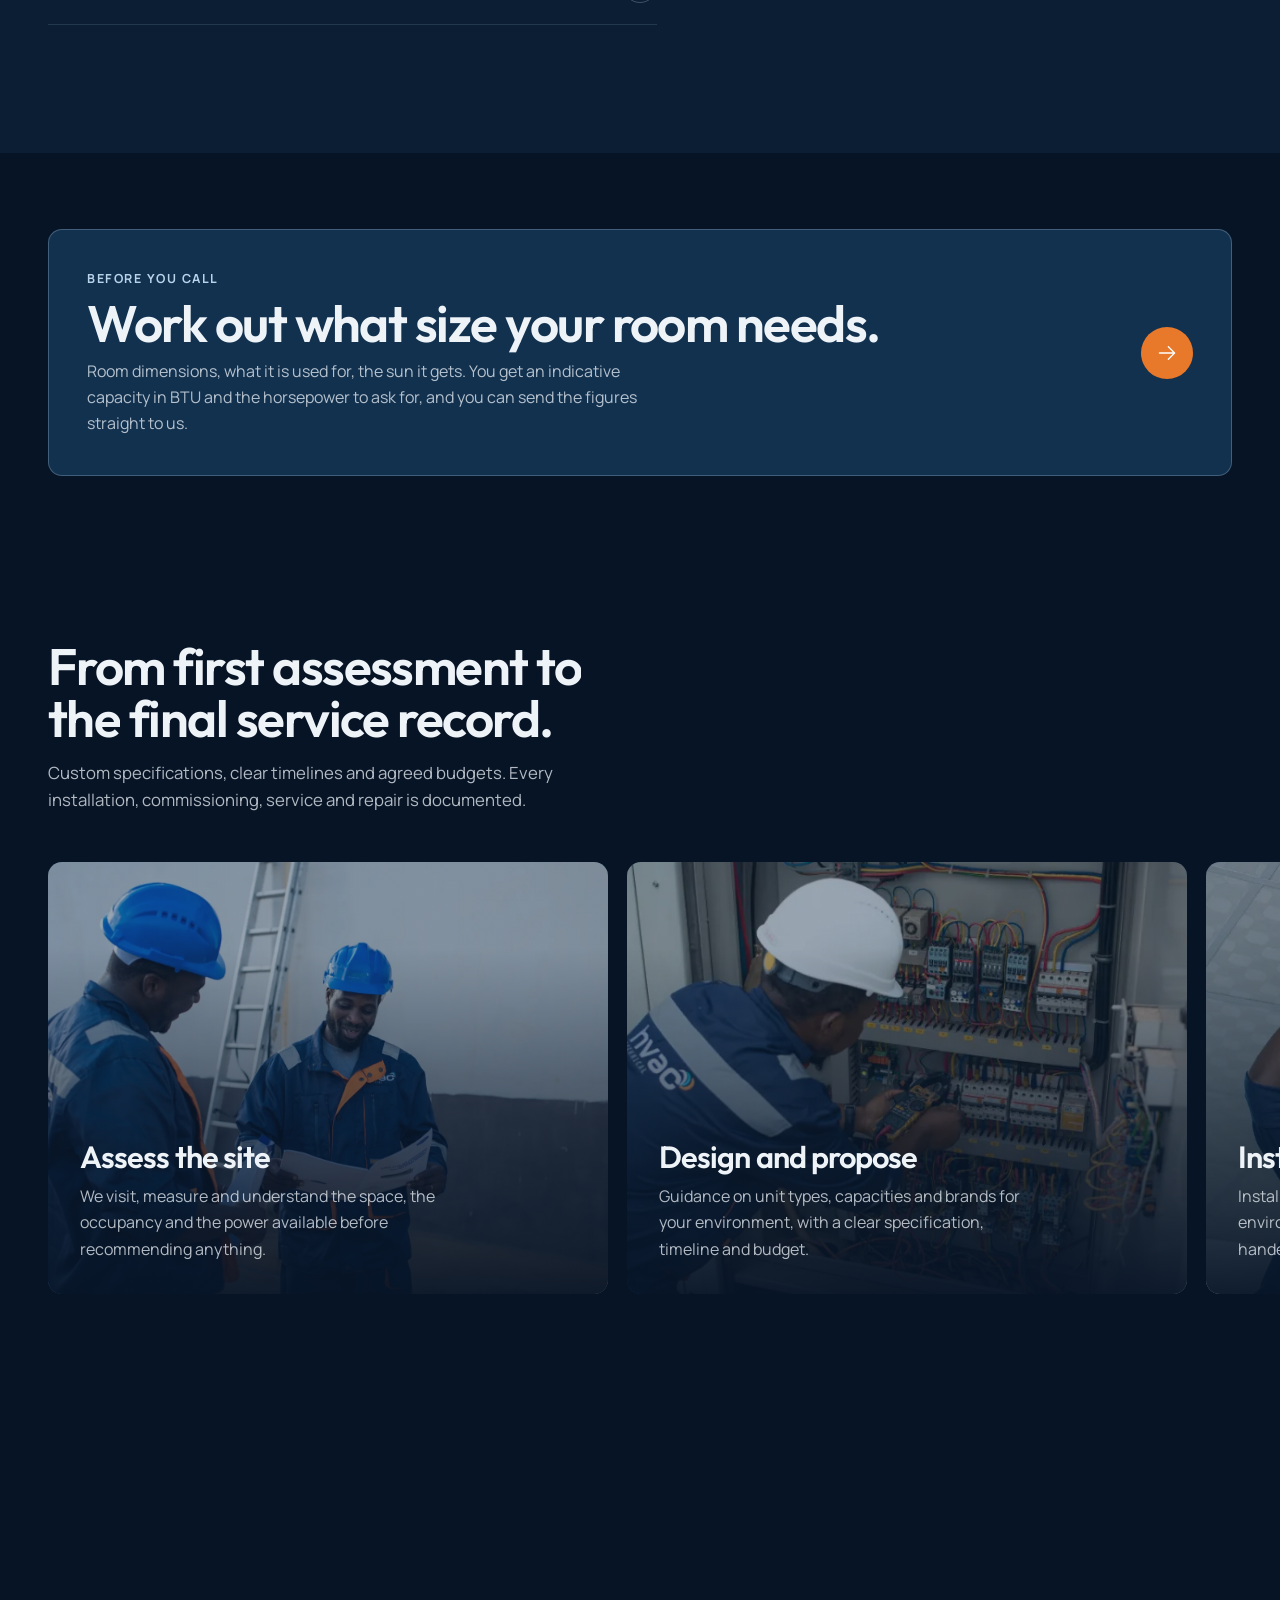
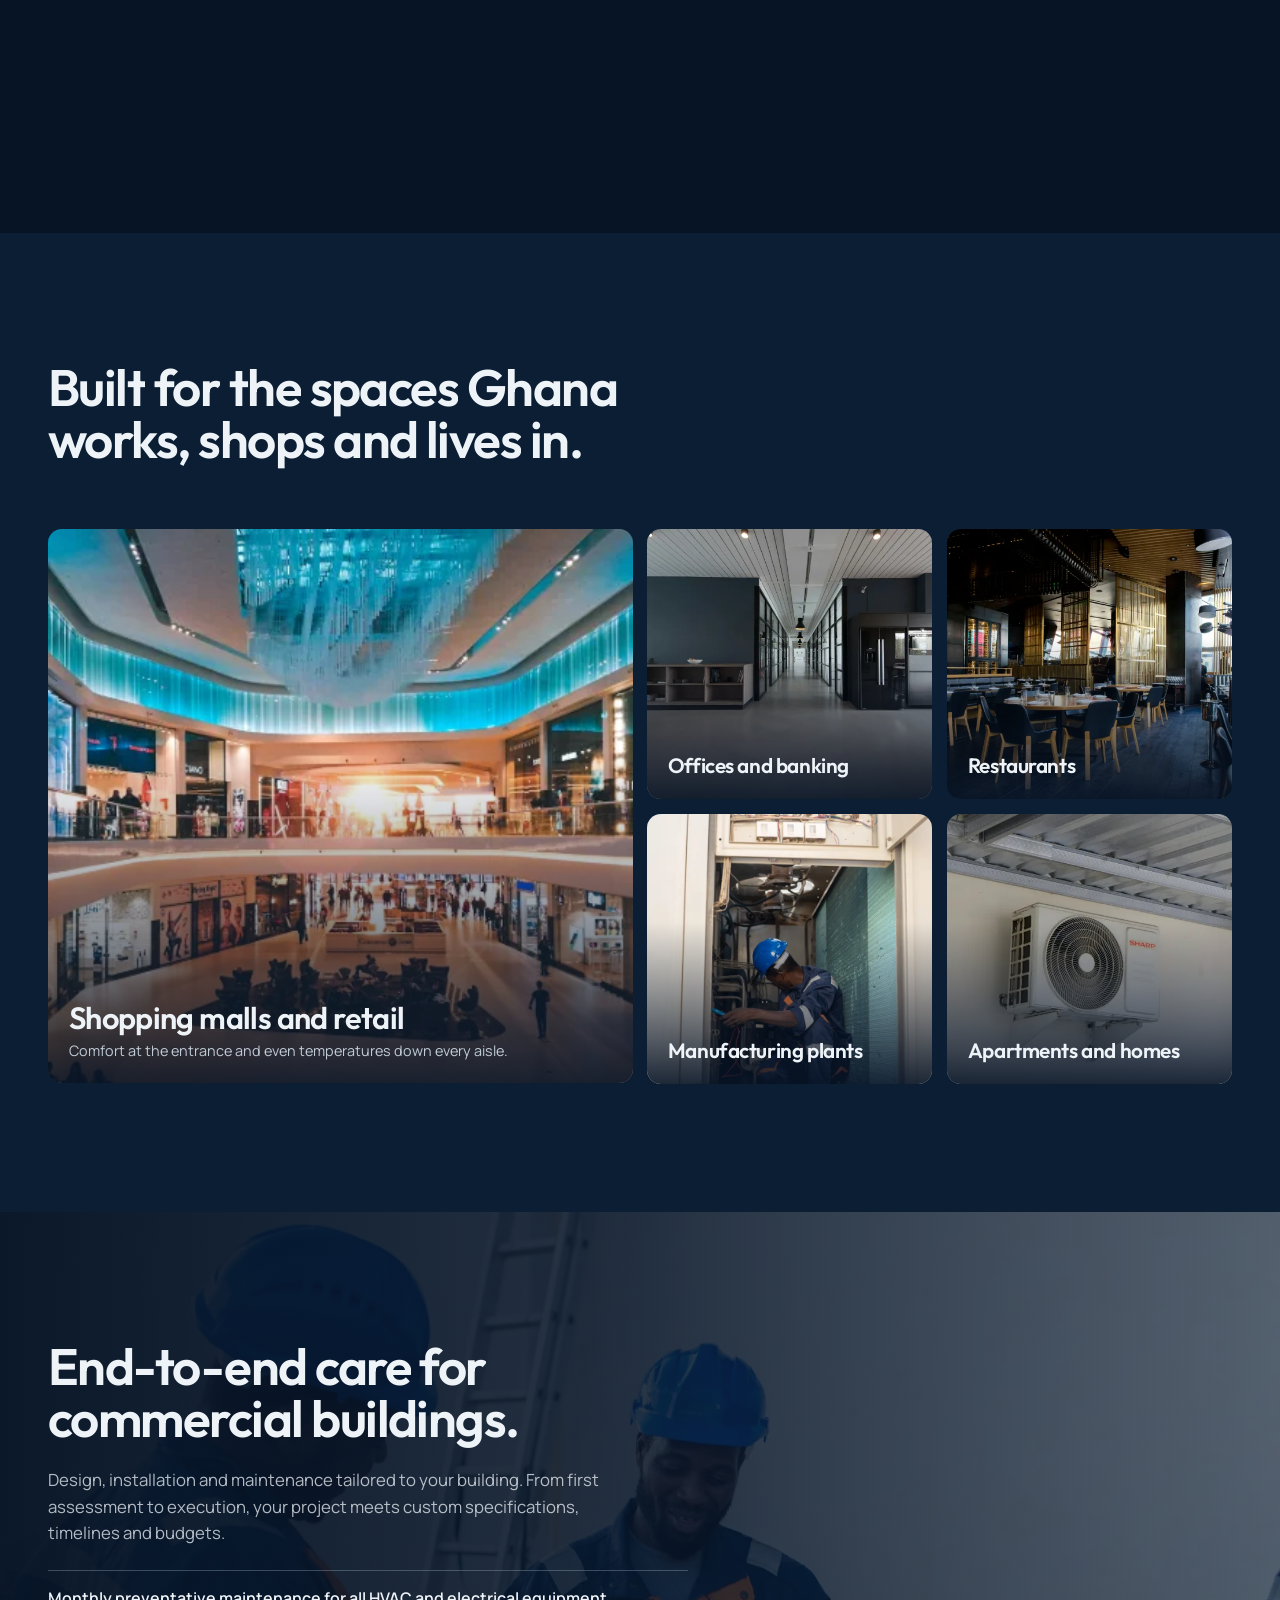
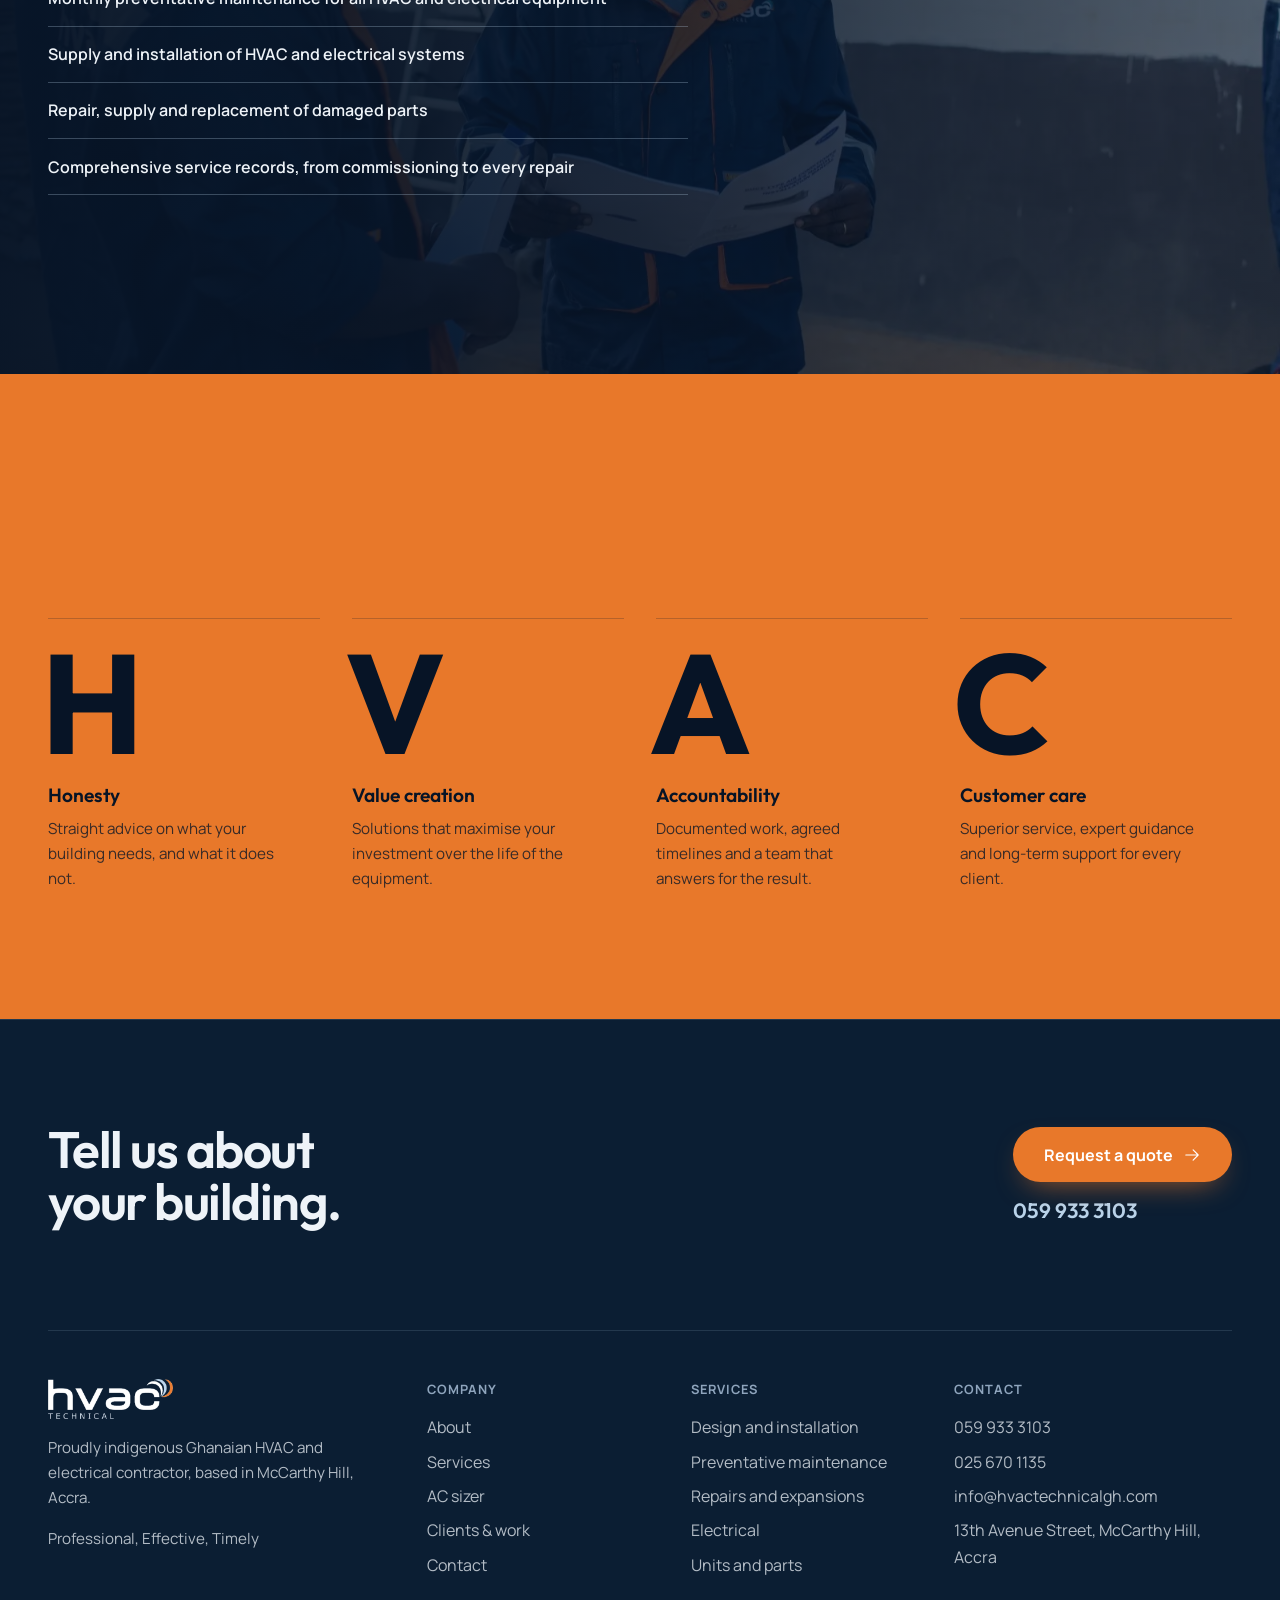
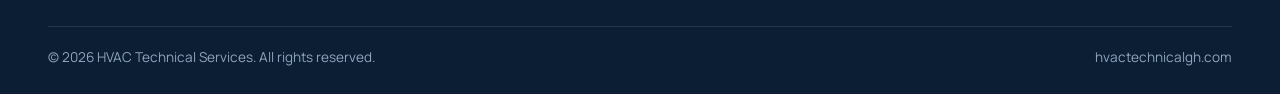
==== commit e2a6a1a9: "Use the client's own photography across the site The client sent a professional shoot (10 frames) on" ====
--- a/index.html
+++ b/index.html
@@ -86,7 +86,7 @@
 
     <!-- Hero -->
     <section class="hero">
-      <div class="hero__media"><div class="hero__shift"><img src="assets/img/hero-industrial-1920.webp" srcset="assets/img/hero-industrial-960.webp 960w, assets/img/hero-industrial-1920.webp 1920w" sizes="100vw" alt="" width="1600" height="1600" fetchpriority="high"></div></div>
+      <div class="hero__media"><div class="hero__shift"><img src="assets/img/hero-crew.webp" srcset="assets/img/hero-crew-700.webp 700w, assets/img/hero-crew-950.webp 950w, assets/img/hero-crew.webp 1600w" sizes="100vw" alt="" width="1600" height="1068" fetchpriority="high"></div></div>
       <div class="hero__scrim" aria-hidden="true"></div>
       <div class="hero__glow" aria-hidden="true"></div>
       <canvas class="hero__air" aria-hidden="true"></canvas>
@@ -163,7 +163,7 @@
           <a class="link reveal" style="--i:2" href="about.html">About the company <svg class="icon" viewBox="0 0 256 256" fill="currentColor" aria-hidden="true"><path d="M221.66,133.66l-72,72a8,8,0,0,1-11.32-11.32L196.69,136H40a8,8,0,0,1,0-16H196.69L138.34,61.66a8,8,0,0,1,11.32-11.32l72,72A8,8,0,0,1,221.66,133.66Z"/></svg></a>
         </div>
         <figure class="portrait reveal" style="--i:1">
-          <img src="assets/img/tech-rooftop.webp" srcset="assets/img/tech-rooftop-700.webp 700w, assets/img/tech-rooftop-950.webp 950w, assets/img/tech-rooftop.webp 1200w" sizes="(max-width: 959px) 93vw, 37vw" alt="HVAC Technical Services technician on a ladder servicing a rooftop air-conditioning unit in Accra" width="1138" height="1094" loading="lazy">
+          <img src="assets/img/tech-rooftop.webp" srcset="assets/img/tech-rooftop-700.webp 700w, assets/img/tech-rooftop-950.webp 950w, assets/img/tech-rooftop.webp 1068w" sizes="(max-width: 959px) 93vw, 37vw" alt="Three HVAC Technical Services technicians surveying rooftop plant beside a telecom mast in Accra" width="1068" height="1600" loading="lazy">
         </figure>
       </div>
     </section>
@@ -179,14 +179,14 @@
           <div class="svc__rows reveal" style="--i:2">
             <button class="svc__row" type="button" data-img="install" aria-expanded="true" aria-controls="svc-1"><span class="svc__title">Customised HVAC design and installation</span><span class="svc__plus" aria-hidden="true"></span></button>
             <div class="svc__panel is-open" id="svc-1"><div>
-              <img src="assets/img/install-cassette.webp" srcset="assets/img/install-cassette-700.webp 700w, assets/img/install-cassette-950.webp 950w, assets/img/install-cassette.webp 1200w" sizes="93vw" alt="" loading="lazy">
+              <img src="assets/img/install-cassette.webp" srcset="assets/img/install-cassette-700.webp 700w, assets/img/install-cassette-950.webp 950w, assets/img/install-cassette.webp 1068w" sizes="93vw" alt="" loading="lazy">
               <p>Systems sized and specified to your building, then installed to manufacturer standards. Split, multi-split, cassette, ducted and VRF.</p>
               <a class="link" href="services.html#design-installation">Read more <svg class="icon" viewBox="0 0 256 256" fill="currentColor" aria-hidden="true"><path d="M221.66,133.66l-72,72a8,8,0,0,1-11.32-11.32L196.69,136H40a8,8,0,0,1,0-16H196.69L138.34,61.66a8,8,0,0,1,11.32-11.32l72,72A8,8,0,0,1,221.66,133.66Z"/></svg></a>
             </div></div>
 
             <button class="svc__row" type="button" data-img="maintain" aria-expanded="false" aria-controls="svc-2"><span class="svc__title">Preventative maintenance and servicing</span><span class="svc__plus" aria-hidden="true"></span></button>
             <div class="svc__panel" id="svc-2"><div>
-              <img data-src="assets/img/service-condensers.webp" data-srcset="assets/img/service-condensers-700.webp 700w, assets/img/service-condensers-950.webp 950w, assets/img/service-condensers.webp 1200w" sizes="93vw" alt="" loading="lazy">
+              <img data-src="assets/img/service-condensers.webp" data-srcset="assets/img/service-condensers-700.webp 700w, assets/img/service-condensers-950.webp 950w, assets/img/service-condensers.webp 1600w" sizes="93vw" alt="" loading="lazy">
               <p>Scheduled servicing that keeps units efficient, extends their lifespan and catches faults before they become failures.</p>
               <a class="link" href="services.html#maintenance">Read more <svg class="icon" viewBox="0 0 256 256" fill="currentColor" aria-hidden="true"><path d="M221.66,133.66l-72,72a8,8,0,0,1-11.32-11.32L196.69,136H40a8,8,0,0,1,0-16H196.69L138.34,61.66a8,8,0,0,1,11.32-11.32l72,72A8,8,0,0,1,221.66,133.66Z"/></svg></a>
             </div></div>
@@ -200,7 +200,7 @@
 
             <button class="svc__row" type="button" data-img="electrical" aria-expanded="false" aria-controls="svc-4"><span class="svc__title">Electrical installations and maintenance</span><span class="svc__plus" aria-hidden="true"></span></button>
             <div class="svc__panel" id="svc-4"><div>
-              <img data-src="assets/img/work-panel.webp" data-srcset="assets/img/work-panel-700.webp 700w, assets/img/work-panel-950.webp 950w, assets/img/work-panel.webp 1200w" sizes="93vw" alt="" loading="lazy">
+              <img data-src="assets/img/work-panel.webp" data-srcset="assets/img/work-panel-700.webp 700w, assets/img/work-panel-950.webp 950w, assets/img/work-panel.webp 1600w" sizes="93vw" alt="" loading="lazy">
               <p>Power distribution, wiring, isolators and control circuits for HVAC and building services, by the same team.</p>
               <a class="link" href="services.html#electrical">Read more <svg class="icon" viewBox="0 0 256 256" fill="currentColor" aria-hidden="true"><path d="M221.66,133.66l-72,72a8,8,0,0,1-11.32-11.32L196.69,136H40a8,8,0,0,1,0-16H196.69L138.34,61.66a8,8,0,0,1,11.32-11.32l72,72A8,8,0,0,1,221.66,133.66Z"/></svg></a>
             </div></div>
@@ -214,7 +214,7 @@
 
             <button class="svc__row" type="button" data-img="contracts" aria-expanded="false" aria-controls="svc-6"><span class="svc__title">Commercial maintenance contracts</span><span class="svc__plus" aria-hidden="true"></span></button>
             <div class="svc__panel" id="svc-6"><div>
-              <img data-src="assets/img/team-drawings.webp" data-srcset="assets/img/team-drawings-700.webp 700w, assets/img/team-drawings-950.webp 950w, assets/img/team-drawings.webp 1200w" sizes="93vw" alt="" loading="lazy">
+              <img data-src="assets/img/team-drawings.webp" data-srcset="assets/img/team-drawings-700.webp 700w, assets/img/team-drawings-950.webp 950w, assets/img/team-drawings.webp 1600w" sizes="93vw" alt="" loading="lazy">
               <p>Monthly preventative maintenance for all HVAC and electrical equipment, with full service records and performance recommendations.</p>
               <a class="link" href="services.html#commercial">Read more <svg class="icon" viewBox="0 0 256 256" fill="currentColor" aria-hidden="true"><path d="M221.66,133.66l-72,72a8,8,0,0,1-11.32-11.32L196.69,136H40a8,8,0,0,1,0-16H196.69L138.34,61.66a8,8,0,0,1,11.32-11.32l72,72A8,8,0,0,1,221.66,133.66Z"/></svg></a>
             </div></div>
@@ -222,12 +222,12 @@
         </div>
         <div class="svc__media reveal" style="--i:1">
           <div class="svc__frame">
-            <img data-key="install" src="assets/img/install-cassette.webp" srcset="assets/img/install-cassette-700.webp 700w, assets/img/install-cassette-950.webp 950w, assets/img/install-cassette.webp 1200w" sizes="39vw" alt="Technician installing a ceiling cassette air-conditioning unit" width="1156" height="1624" loading="lazy">
-            <img data-key="maintain" data-src="assets/img/service-condensers.webp" data-srcset="assets/img/service-condensers-700.webp 700w, assets/img/service-condensers-950.webp 950w, assets/img/service-condensers.webp 1200w" sizes="41vw" alt="Two technicians servicing outdoor condenser units" width="945" height="950" loading="lazy">
+            <img data-key="install" src="assets/img/install-cassette.webp" srcset="assets/img/install-cassette-700.webp 700w, assets/img/install-cassette-950.webp 950w, assets/img/install-cassette.webp 1068w" sizes="39vw" alt="Technician servicing a ceiling cassette unit from a stepladder" width="1068" height="1600" loading="lazy">
+            <img data-key="maintain" data-src="assets/img/service-condensers.webp" data-srcset="assets/img/service-condensers-700.webp 700w, assets/img/service-condensers-950.webp 950w, assets/img/service-condensers.webp 1600w" sizes="41vw" alt="Three technicians servicing Carrier VRF outdoor units" width="1600" height="1068" loading="lazy">
             <img data-key="repair" data-src="assets/img/service-fan.webp" data-srcset="assets/img/service-fan-700.webp 700w, assets/img/service-fan-950.webp 950w, assets/img/service-fan.webp 1200w" sizes="41vw" alt="Technicians repairing a condenser fan assembly" width="1136" height="1062" loading="lazy">
-            <img data-key="electrical" data-src="assets/img/work-panel.webp" data-srcset="assets/img/work-panel-700.webp 700w, assets/img/work-panel-950.webp 950w, assets/img/work-panel.webp 1200w" sizes="41vw" alt="Technicians working on an electrical panel" width="702" height="667" loading="lazy">
+            <img data-key="electrical" data-src="assets/img/work-panel.webp" data-srcset="assets/img/work-panel-700.webp 700w, assets/img/work-panel-950.webp 950w, assets/img/work-panel.webp 1600w" sizes="41vw" alt="Technician working inside an open HVAC control panel" width="1600" height="1068" loading="lazy">
             <img data-key="supply" data-src="assets/img/outdoor-unit.webp" data-srcset="assets/img/outdoor-unit-700.webp 700w, assets/img/outdoor-unit-950.webp 950w, assets/img/outdoor-unit.webp 1200w" sizes="41vw" alt="Outdoor air-conditioning unit mounted on a wall" width="1600" height="1067" loading="lazy">
-            <img data-key="contracts" data-src="assets/img/team-drawings.webp" data-srcset="assets/img/team-drawings-700.webp 700w, assets/img/team-drawings-950.webp 950w, assets/img/team-drawings.webp 1200w" sizes="41vw" alt="Engineers reviewing drawings beside outdoor units" width="1159" height="1091" loading="lazy">
+            <img data-key="contracts" data-src="assets/img/team-drawings.webp" data-srcset="assets/img/team-drawings-700.webp 700w, assets/img/team-drawings-950.webp 950w, assets/img/team-drawings.webp 1600w" sizes="41vw" alt="Two technicians reviewing equipment documentation on site" width="1600" height="1068" loading="lazy">
           </div>
         </div>
       </div>
@@ -257,19 +257,19 @@
           </div>
           <ol class="pan__cards">
             <li class="pcard">
-              <img src="assets/img/team-drawings.webp" srcset="assets/img/team-drawings-700.webp 700w, assets/img/team-drawings-950.webp 950w, assets/img/team-drawings.webp 1200w" sizes="(max-width: 959px) 93vw, 42vw" alt="" width="1159" height="1091" loading="lazy">
+              <img src="assets/img/team-drawings.webp" srcset="assets/img/team-drawings-700.webp 700w, assets/img/team-drawings-950.webp 950w, assets/img/team-drawings.webp 1600w" sizes="(max-width: 959px) 93vw, 42vw" alt="" width="1600" height="1068" loading="lazy">
               <div class="pcard__body"><h3>Assess the site</h3><p>We visit, measure and understand the space, the occupancy and the power available before recommending anything.</p></div>
             </li>
             <li class="pcard">
-              <img src="assets/img/gauges.webp" srcset="assets/img/gauges-700.webp 700w, assets/img/gauges-950.webp 950w, assets/img/gauges.webp 1200w" sizes="(max-width: 959px) 93vw, 42vw" alt="" width="1511" height="1145" loading="lazy">
+              <img src="assets/img/panel-meter.webp" srcset="assets/img/panel-meter-700.webp 700w, assets/img/panel-meter-950.webp 950w, assets/img/panel-meter.webp 1600w" sizes="(max-width: 959px) 93vw, 42vw" alt="" width="1600" height="1068" loading="lazy">
               <div class="pcard__body"><h3>Design and propose</h3><p>Guidance on unit types, capacities and brands for your environment, with a clear specification, timeline and budget.</p></div>
             </li>
             <li class="pcard">
-              <img src="assets/img/install-cassette.webp" srcset="assets/img/install-cassette-700.webp 700w, assets/img/install-cassette-950.webp 950w, assets/img/install-cassette.webp 1200w" sizes="(max-width: 959px) 93vw, 42vw" alt="" width="1156" height="1624" loading="lazy">
+              <img src="assets/img/install-cassette.webp" srcset="assets/img/install-cassette-700.webp 700w, assets/img/install-cassette-950.webp 950w, assets/img/install-cassette.webp 1068w" sizes="(max-width: 959px) 93vw, 42vw" alt="" width="1068" height="1600" loading="lazy">
               <div class="pcard__body"><h3>Install and commission</h3><p>Installed by OHS-trained technicians to safety and environmental standards, then commissioned and handed over with documentation.</p></div>
             </li>
             <li class="pcard">
-              <img src="assets/img/service-condensers.webp" srcset="assets/img/service-condensers-700.webp 700w, assets/img/service-condensers-950.webp 950w, assets/img/service-condensers.webp 1200w" sizes="(max-width: 959px) 93vw, 42vw" alt="" width="945" height="950" loading="lazy">
+              <img src="assets/img/service-condensers.webp" srcset="assets/img/service-condensers-700.webp 700w, assets/img/service-condensers-950.webp 950w, assets/img/service-condensers.webp 1600w" sizes="(max-width: 959px) 93vw, 42vw" alt="" width="1600" height="1068" loading="lazy">
               <div class="pcard__body"><h3>Maintain and record</h3><p>Scheduled preventative maintenance, prompt repairs and a full service history with recommendations to improve performance.</p></div>
             </li>
           </ol>
@@ -297,7 +297,7 @@
             <div class="tile__body"><h3>Restaurants</h3></div>
           </a>
           <a class="tile tile--industrial" href="work.html#industrial">
-            <img src="assets/img/work-pit.webp" srcset="assets/img/work-pit-700.webp 700w, assets/img/work-pit-950.webp 950w, assets/img/work-pit.webp 1200w" sizes="(max-width: 959px) 86vw, 24vw" alt="" loading="lazy">
+            <img src="assets/img/plant-internals.webp" srcset="assets/img/plant-internals-700.webp 700w, assets/img/plant-internals-950.webp 950w, assets/img/plant-internals.webp 1068w" sizes="(max-width: 959px) 86vw, 24vw" alt="" loading="lazy">
             <div class="tile__body"><h3>Manufacturing plants</h3></div>
           </a>
           <a class="tile tile--residential" href="work.html#residential">
@@ -310,7 +310,7 @@
 
     <!-- Commercial band -->
     <section class="band section" aria-labelledby="commercial">
-      <div class="band__media"><img src="assets/img/team-drawings.webp" srcset="assets/img/team-drawings-700.webp 700w, assets/img/team-drawings-950.webp 950w, assets/img/team-drawings.webp 1200w" sizes="(max-width: 959px) 100vw, 100vw" alt="" width="1159" height="1091" loading="lazy"></div>
+      <div class="band__media"><img src="assets/img/team-drawings.webp" srcset="assets/img/team-drawings-700.webp 700w, assets/img/team-drawings-950.webp 950w, assets/img/team-drawings.webp 1600w" sizes="(max-width: 959px) 100vw, 100vw" alt="" width="1600" height="1068" loading="lazy"></div>
       <div class="container">
         <div class="band__inner">
           <h2 class="h2 reveal" id="commercial">End-to-end care for commercial buildings.</h2>
--- a/assets/css/main.css
+++ b/assets/css/main.css
@@ -687,14 +687,6 @@
    Room sizer (services page). An indicative cooling load from a few inputs,
    ending in a WhatsApp message with the figures already filled in.
    ========================================================================== */
-.sizer { display: grid; gap: 1.5rem; align-items: start; }
-@media (min-width: 900px) { .sizer { grid-template-columns: minmax(0, 1.05fr) minmax(0, 0.95fr); gap: clamp(1.5rem, 3vw, 2.5rem); } }
-
-.sizer__form { display: grid; gap: 1rem; padding: clamp(1.4rem, 2.5vw, 2rem); border-radius: var(--r); background: var(--bg-1); border: 1px solid var(--line); }
-.sizer__legend { font-weight: 700; font-size: 0.88rem; }
-.field label.sizer__check { display: flex; align-items: center; gap: 0.6rem; font-weight: 500; font-size: 0.95rem; color: var(--text-2); cursor: pointer; padding: 0.2rem 0; }
-.field label.sizer__check input { width: 18px; height: 18px; flex: none; accent-color: var(--orange); cursor: pointer; }
-
 .sizer__out { display: grid; gap: 0.55rem; align-content: start; padding: clamp(1.4rem, 2.5vw, 2rem); border-radius: var(--r); background: var(--bg-2); border: 1px solid var(--line-2); }
 .sizer__btu { display: flex; align-items: baseline; gap: 0.5rem; flex-wrap: wrap; }
 .sizer__btu strong { font-family: var(--font-display); font-weight: 700; font-size: clamp(2.6rem, 6vw, 4rem); line-height: 1; letter-spacing: -0.04em; color: var(--orange); font-variant-numeric: tabular-nums; }
@@ -735,3 +727,47 @@
 /* On its own page the sizer is the content, so it starts straight after the
    intro rather than carrying a full section's worth of space above it. */
 #sizer { padding-top: clamp(0.5rem, 1.5vw, 1.5rem); }
+
+/* Room-by-room builder: a list of rooms on the left, the running total beside it */
+/* minmax(0, 1fr) rather than the default auto track: a room card's head row
+   (name input + nowrap result + delete) has a max-content width wider than a
+   phone, and nested auto grids pass that straight up and overflow the page. */
+.builder { display: grid; grid-template-columns: minmax(0, 1fr); gap: 1.5rem; align-items: start; }
+@media (min-width: 1000px) {
+  .builder { grid-template-columns: minmax(0, 1fr) 340px; gap: clamp(1.5rem, 3vw, 2.5rem); }
+  .builder__side { position: sticky; top: calc(var(--nav-h) + 1.5rem); }
+}
+.rooms { display: grid; grid-template-columns: minmax(0, 1fr); gap: 1rem; margin-bottom: 1.2rem; }
+.room { padding: clamp(1rem, 2vw, 1.4rem); border-radius: var(--r); background: var(--bg-1); border: 1px solid var(--line); }
+.room__head { display: flex; align-items: center; gap: 0.8rem; margin-bottom: 0.9rem; }
+.room__name {
+  flex: 1 1 auto; min-width: 0; font: inherit; font-weight: 700; color: var(--text);
+  background: transparent; border: 0; border-bottom: 1px solid var(--line-2); border-radius: 0; padding: 0.35rem 0;
+}
+.room__name::placeholder { color: var(--muted); font-weight: 600; }
+.room__name:focus { outline: none; border-bottom-color: var(--sky); }
+.room__res { flex: none; font-size: 0.9rem; color: var(--text-2); white-space: nowrap; }
+.room__res strong { font-family: var(--font-display); font-size: 1.15rem; color: var(--orange); font-variant-numeric: tabular-nums; }
+.room__del {
+  flex: none; width: 34px; height: 34px; border-radius: 50%; border: 1px solid var(--line-2);
+  display: grid; place-items: center; color: var(--text-2); font-size: 15px;
+  transition: color 0.2s var(--ease), border-color 0.2s var(--ease), background-color 0.2s var(--ease), opacity 0.2s var(--ease);
+}
+.room__del:hover:not(:disabled) { color: var(--text); border-color: var(--sky); background: rgba(185, 211, 234, 0.08); }
+.room__del:disabled { opacity: 0.22; cursor: default; }
+
+.room__grid { display: grid; gap: 0.7rem; grid-template-columns: repeat(2, minmax(0, 1fr)); }
+@media (min-width: 720px) { .room__grid { grid-template-columns: repeat(3, minmax(0, 1fr)); } }
+.rfield { display: grid; gap: 0.3rem; align-content: start; }
+.rfield > span { font-size: 0.76rem; font-weight: 700; letter-spacing: 0.02em; color: var(--muted); }
+.rfield input, .rfield select {
+  font: inherit; font-size: 0.95rem; color: var(--text); width: 100%;
+  padding: 0.55rem 0.7rem; border: 1.5px solid var(--line-2); border-radius: var(--r-input); background: var(--bg-2);
+  transition: border-color 0.2s var(--ease), box-shadow 0.2s var(--ease);
+}
+.rfield input:focus, .rfield select:focus { outline: none; border-color: var(--sky); box-shadow: 0 0 0 3px rgba(185, 211, 234, 0.14); }
+.rfield--checks { gap: 0.4rem; align-content: center; grid-column: span 2; }
+@media (min-width: 720px) { .rfield--checks { grid-column: auto; } }
+.rcheck { display: flex; align-items: center; gap: 0.5rem; font-size: 0.86rem; color: var(--text-2); cursor: pointer; }
+.rcheck input { width: 16px; height: 16px; flex: none; accent-color: var(--orange); cursor: pointer; }
+#room-cap { margin-top: 0.8rem; max-width: 46ch; }
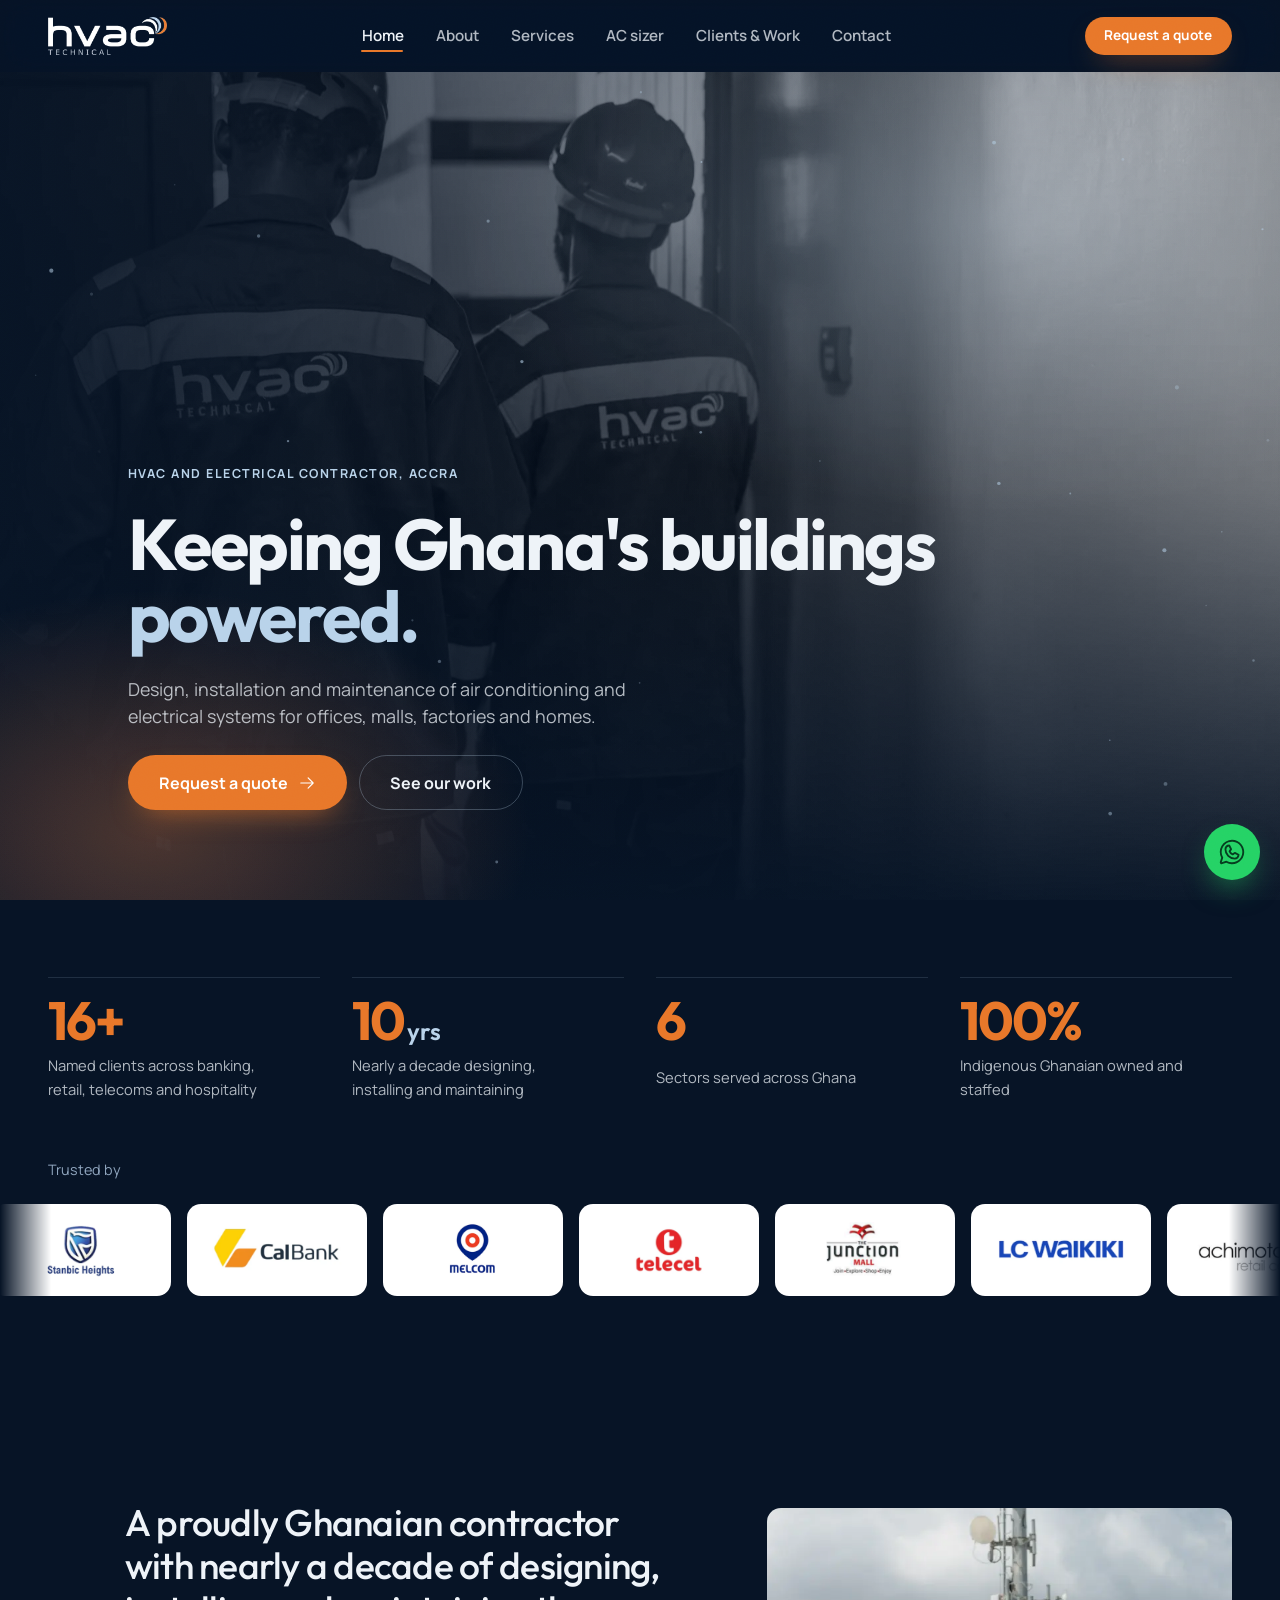
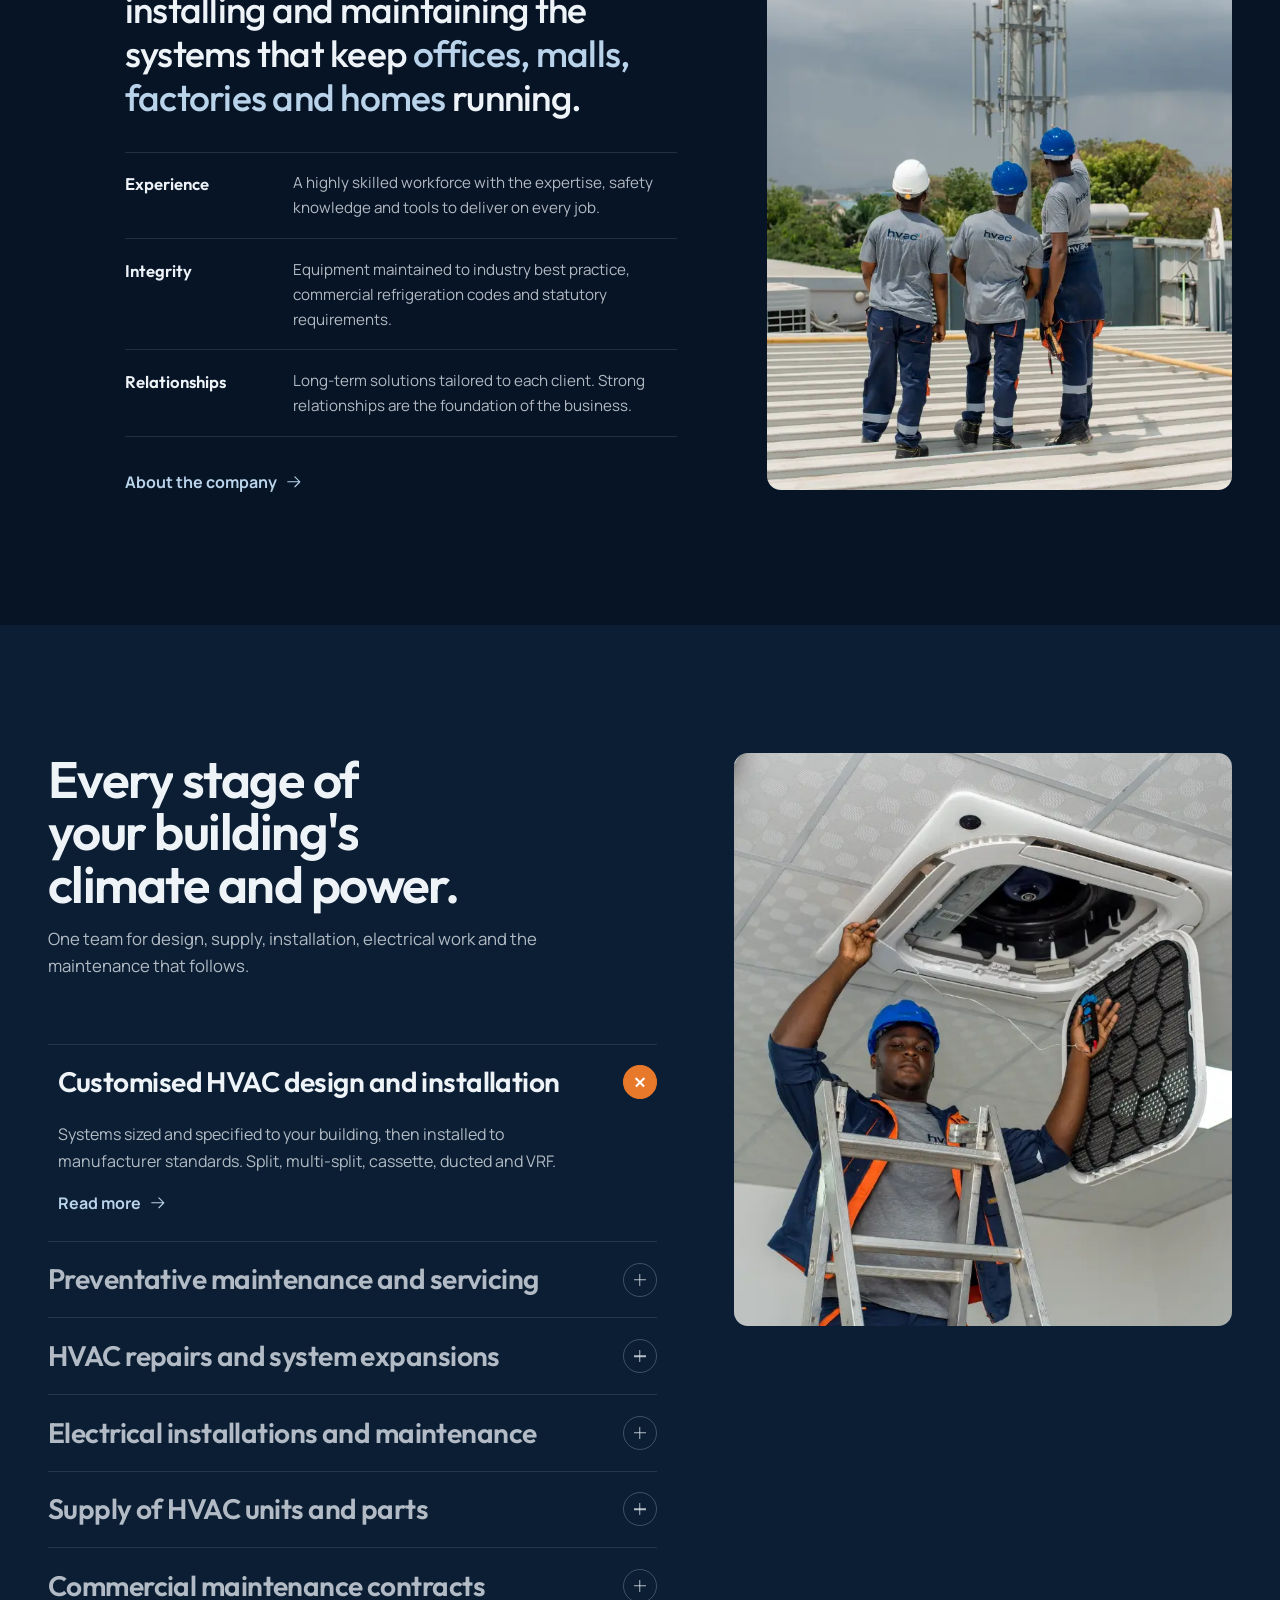
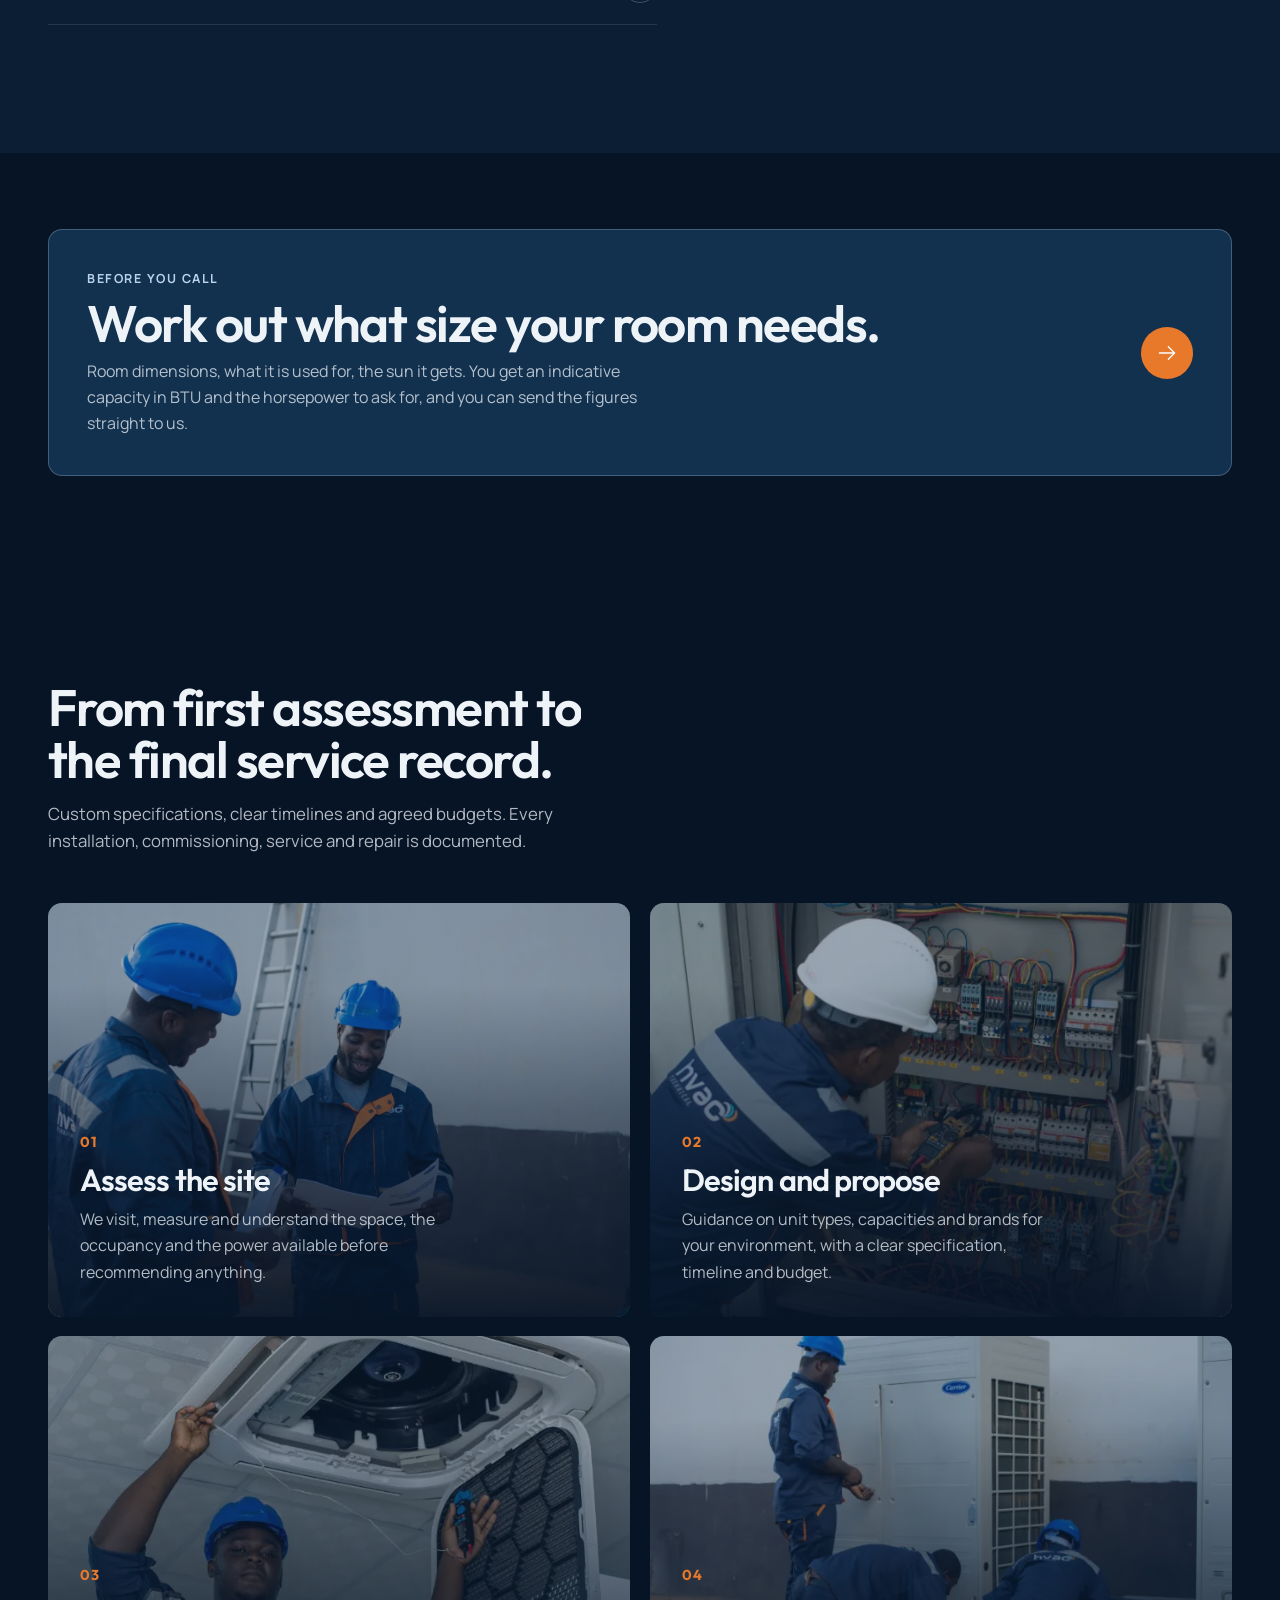
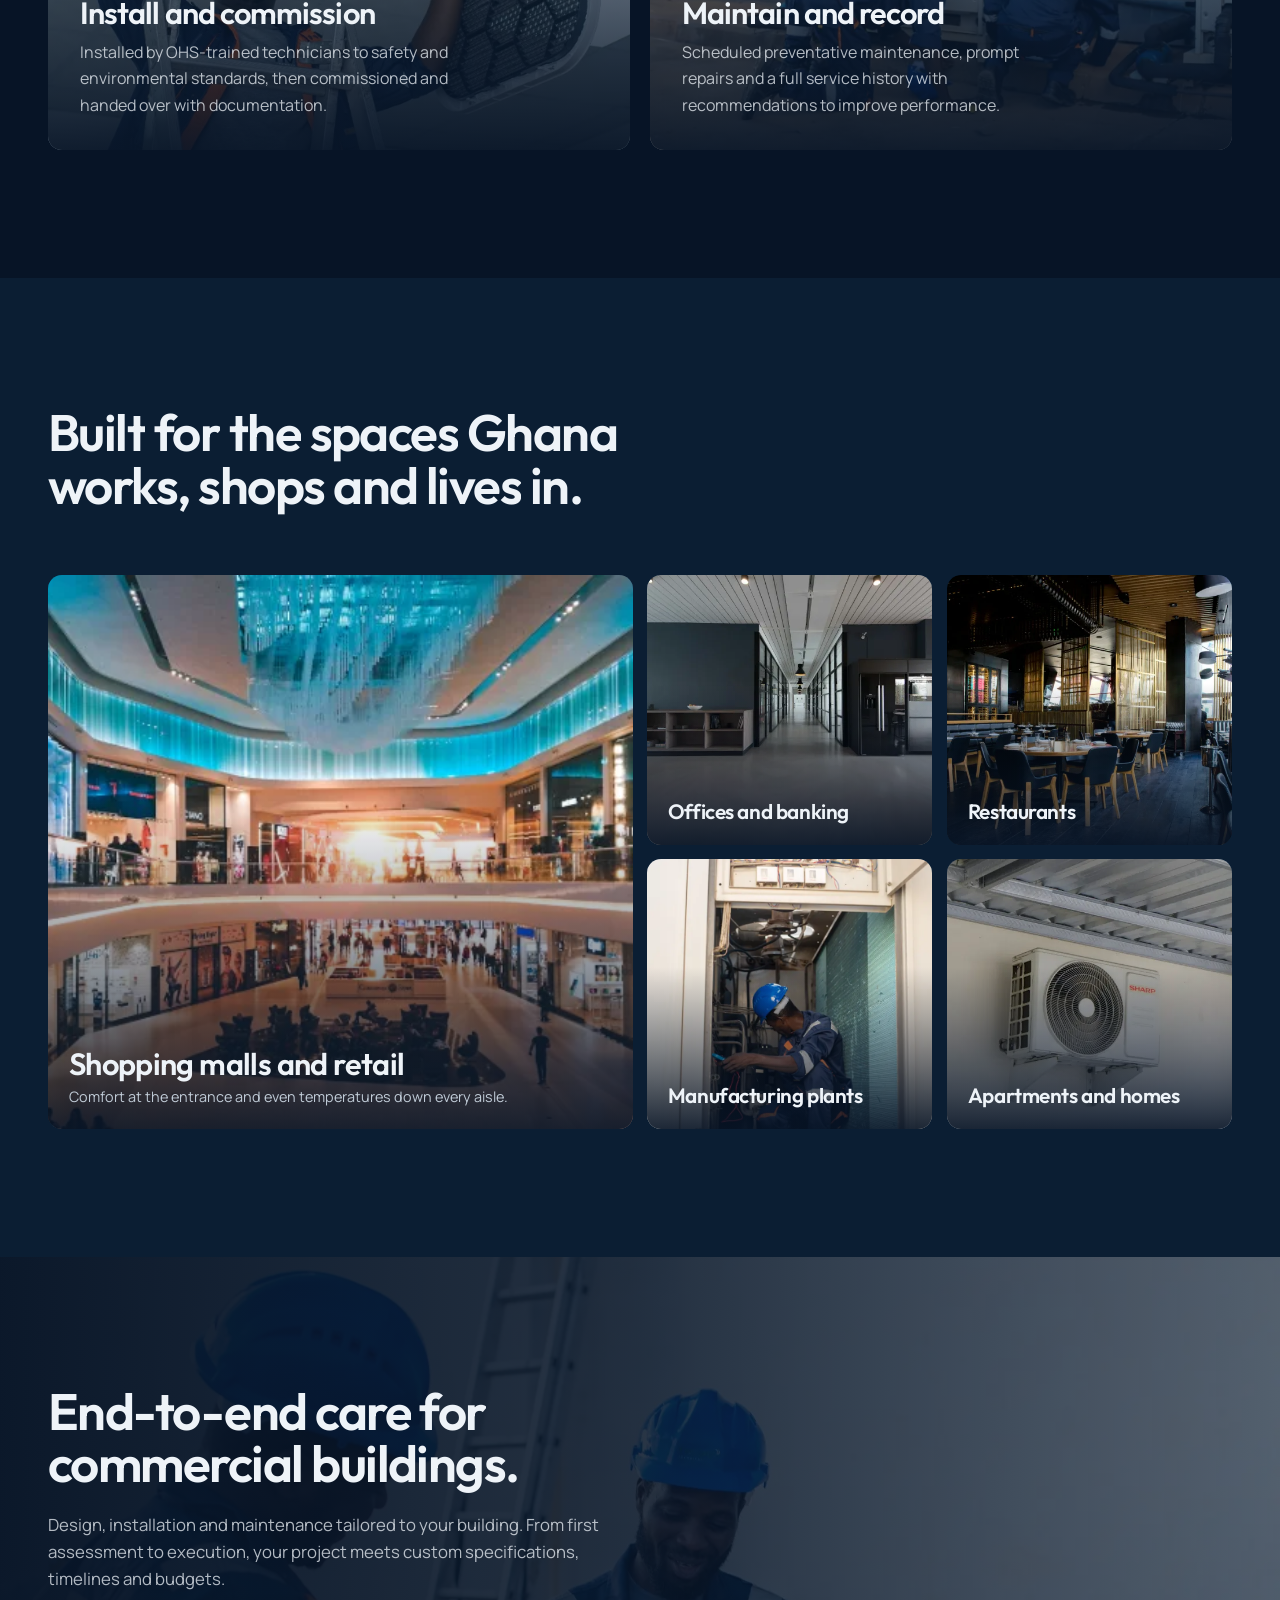
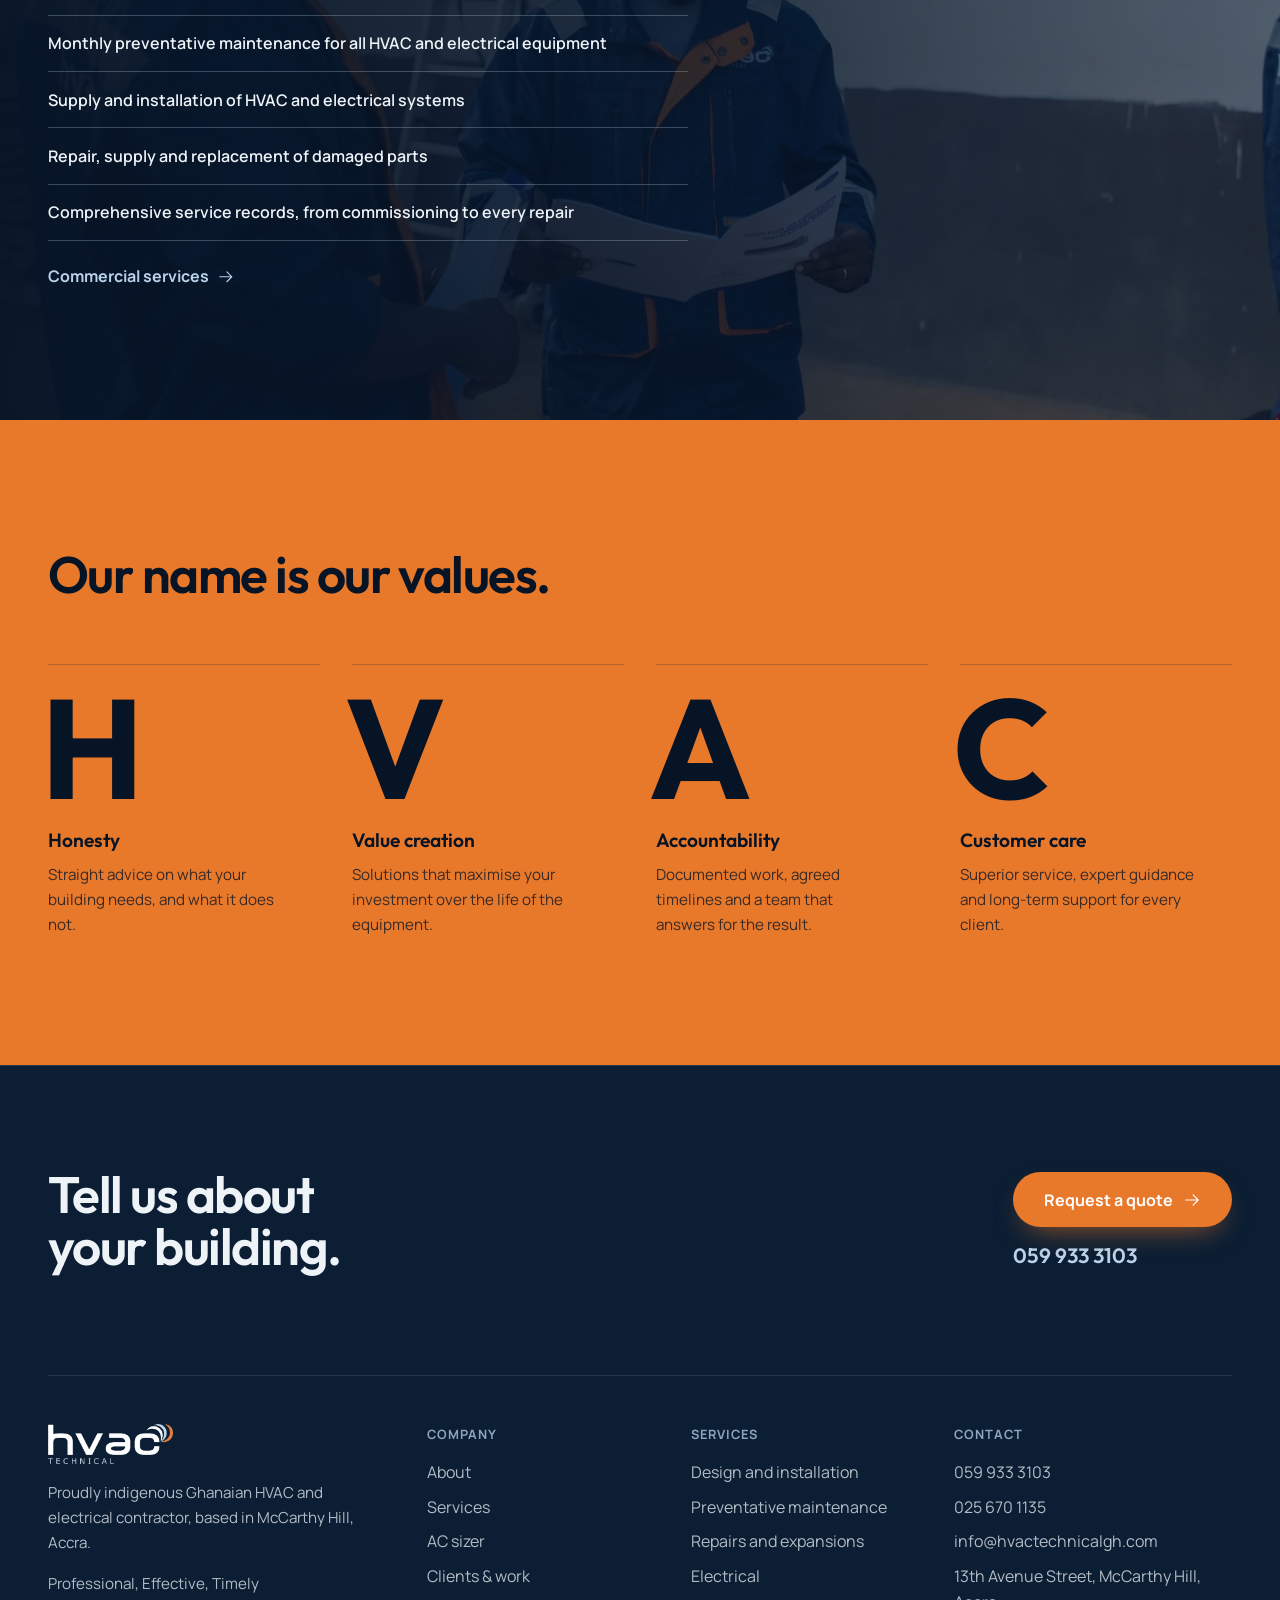
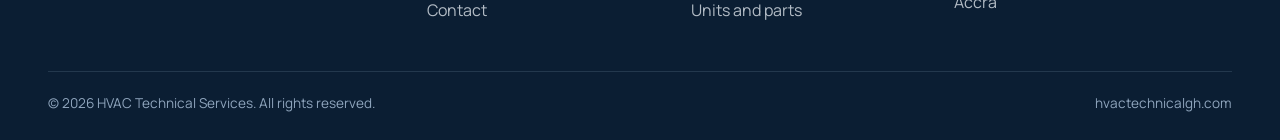
==== commit e70e6a70: "Stop the process section hijacking the scroll, and add five job photos The process section pinned th" ====
--- a/index.html
+++ b/index.html
@@ -247,15 +247,15 @@
       </div>
     </section>
 
-    <!-- Process: horizontal pan -->
-    <section class="pan" aria-labelledby="process">
-      <div class="pan__sticky">
-        <div class="pan__inner">
+    <!-- Process: four steps -->
+    <section class="process" aria-labelledby="process">
+      <div class="process__pad">
+        <div class="process__inner">
           <div class="head">
             <h2 class="h2 reveal" id="process">From first assessment to the final service record.</h2>
             <p class="lede reveal" style="--i:1">Custom specifications, clear timelines and agreed budgets. Every installation, commissioning, service and repair is documented.</p>
           </div>
-          <ol class="pan__cards">
+          <ol class="process__cards">
             <li class="pcard">
               <img src="assets/img/team-drawings.webp" srcset="assets/img/team-drawings-700.webp 700w, assets/img/team-drawings-950.webp 950w, assets/img/team-drawings.webp 1600w" sizes="(max-width: 959px) 93vw, 42vw" alt="" width="1600" height="1068" loading="lazy">
               <div class="pcard__body"><h3>Assess the site</h3><p>We visit, measure and understand the space, the occupancy and the power available before recommending anything.</p></div>
--- a/assets/css/main.css
+++ b/assets/css/main.css
@@ -571,28 +571,27 @@
 .tile__body, .pcard__body { position: relative; z-index: 1; }
 
 /* Process: horizontal pan on capable desktops, vertical stack elsewhere */
-.pan { position: relative; background: var(--bg-0); --pad: max(var(--gutter), calc((100vw - var(--container)) / 2 + var(--gutter))); }
-.pan__sticky { padding-block: clamp(5rem, 10vw, 9rem); }
-.pan__inner { padding-inline: var(--pad); display: grid; gap: clamp(2rem, 4vw, 3rem); }
-.pan__cards { display: grid; gap: 1rem; }
+.process { position: relative; background: var(--bg-0); --pad: max(var(--gutter), calc((100vw - var(--container)) / 2 + var(--gutter))); }
+.process__pad { padding-block: clamp(5rem, 10vw, 9rem); }
+.process__inner { padding-inline: var(--pad); display: grid; gap: clamp(2rem, 4vw, 3rem); }
+/* The grid gap already separates the heading from the cards; the head's own
+   margin would stack on top of it. */
+.process__inner .head { margin-bottom: 0; }
+/* Four steps, shown all at once. This was a sticky horizontal pan that pinned
+   the page for 320vh while the row slid sideways; with only four cards that
+   bought nothing and cost the visitor control of their own scrolling. */
+.process__cards { display: grid; gap: 1rem; counter-reset: step; }
+@media (min-width: 900px) { .process__cards { grid-template-columns: 1fr 1fr; gap: 1.2rem; } }
 .pcard { position: relative; min-height: 360px; border-radius: var(--r); overflow: hidden; background: var(--bg-2); display: flex; align-items: flex-end; isolation: isolate; }
+@media (min-width: 900px) { .pcard { min-height: min(440px, 46vh); } }
 .pcard img { position: absolute; inset: 0; width: 100%; height: 100%; object-fit: cover; z-index: -1; opacity: 0.6; transition: transform 0.9s var(--ease), opacity 0.6s var(--ease); }
 .pcard::after { content: ""; position: absolute; inset: 0; z-index: -1; background: linear-gradient(180deg, rgba(7, 20, 38, 0.05) 20%, rgba(7, 20, 38, 0.92) 100%); }
 .pcard:hover img { transform: scale(1.04); opacity: 0.75; }
 .pcard__body { padding: clamp(1.4rem, 2.5vw, 2rem); display: grid; gap: 0.6rem; }
+/* The row used to carry the sequence on its own; in a grid the steps say it. */
+.pcard__body::before { counter-increment: step; content: counter(step, decimal-leading-zero); font-family: var(--font-display); font-weight: 700; font-size: 0.9rem; letter-spacing: 0.1em; color: var(--orange); }
 .pcard h3 { font-family: var(--font-display); font-weight: 600; font-size: clamp(1.6rem, 2.4vw, 2.2rem); letter-spacing: -0.03em; line-height: 1.05; }
 .pcard p { color: var(--text-2); max-width: 38ch; }
-@supports (animation-timeline: scroll()) {
-  @media (min-width: 960px) and (prefers-reduced-motion: no-preference) {
-    .pan { height: 320vh; view-timeline-name: --pan; view-timeline-axis: block; }
-    .pan__sticky { position: sticky; top: var(--nav-h); height: calc(100vh - var(--nav-h)); overflow: hidden; display: grid; align-content: center; padding-block: 0; }
-    .pan__inner .head { margin-bottom: 0; }
-    .pan__cards { display: flex; gap: 1.2rem; width: max-content; animation: pan linear both; animation-timeline: --pan; animation-range: contain 0% contain 100%; will-change: transform; }
-    .pcard { width: min(560px, 46vw); min-height: min(440px, 48vh); flex: none; }
-    @keyframes pan { to { transform: translateX(calc(100vw - 2 * var(--pad) - 100%)); } }
-  }
-}
-
 @supports (animation-timeline: view()) {
   @media (prefers-reduced-motion: no-preference) {
     .portrait, .entry__media, .masonry figure { animation: wipe linear both; animation-timeline: view(); animation-range: entry 5% entry 55%; }
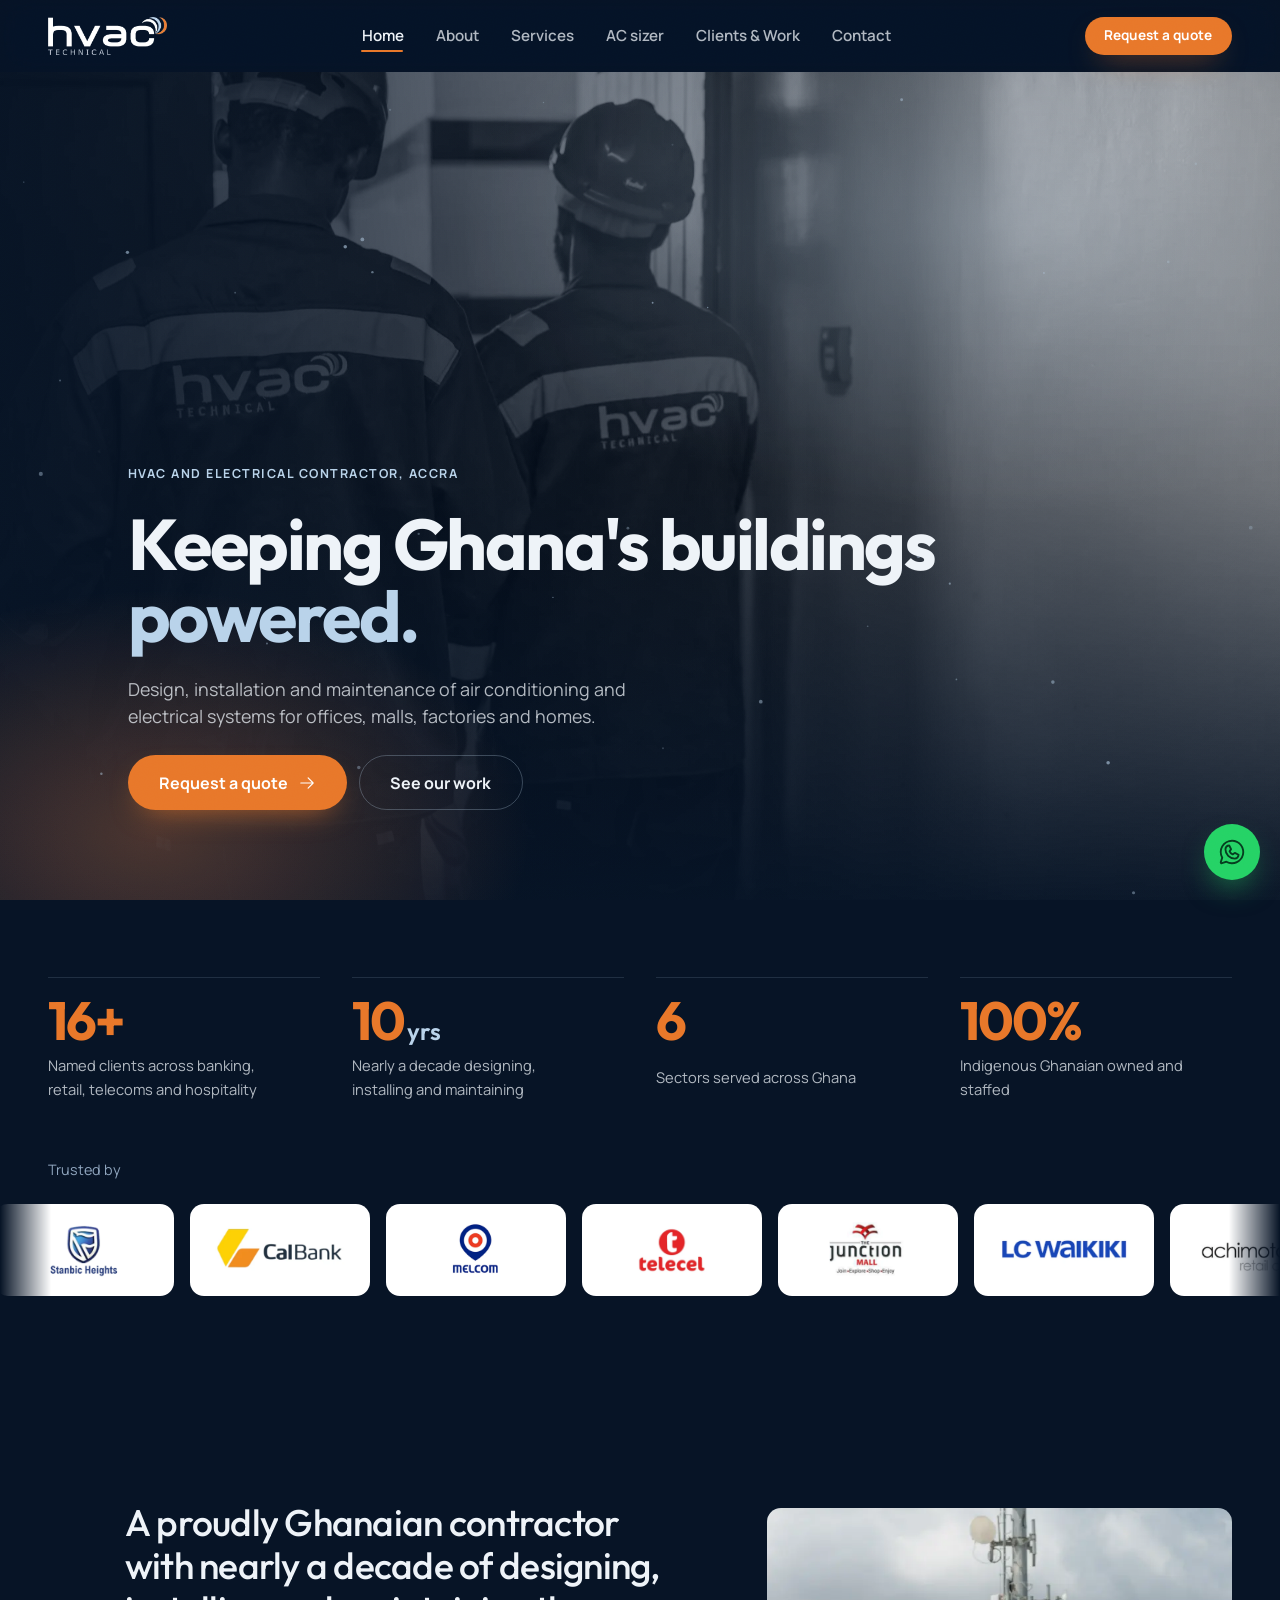
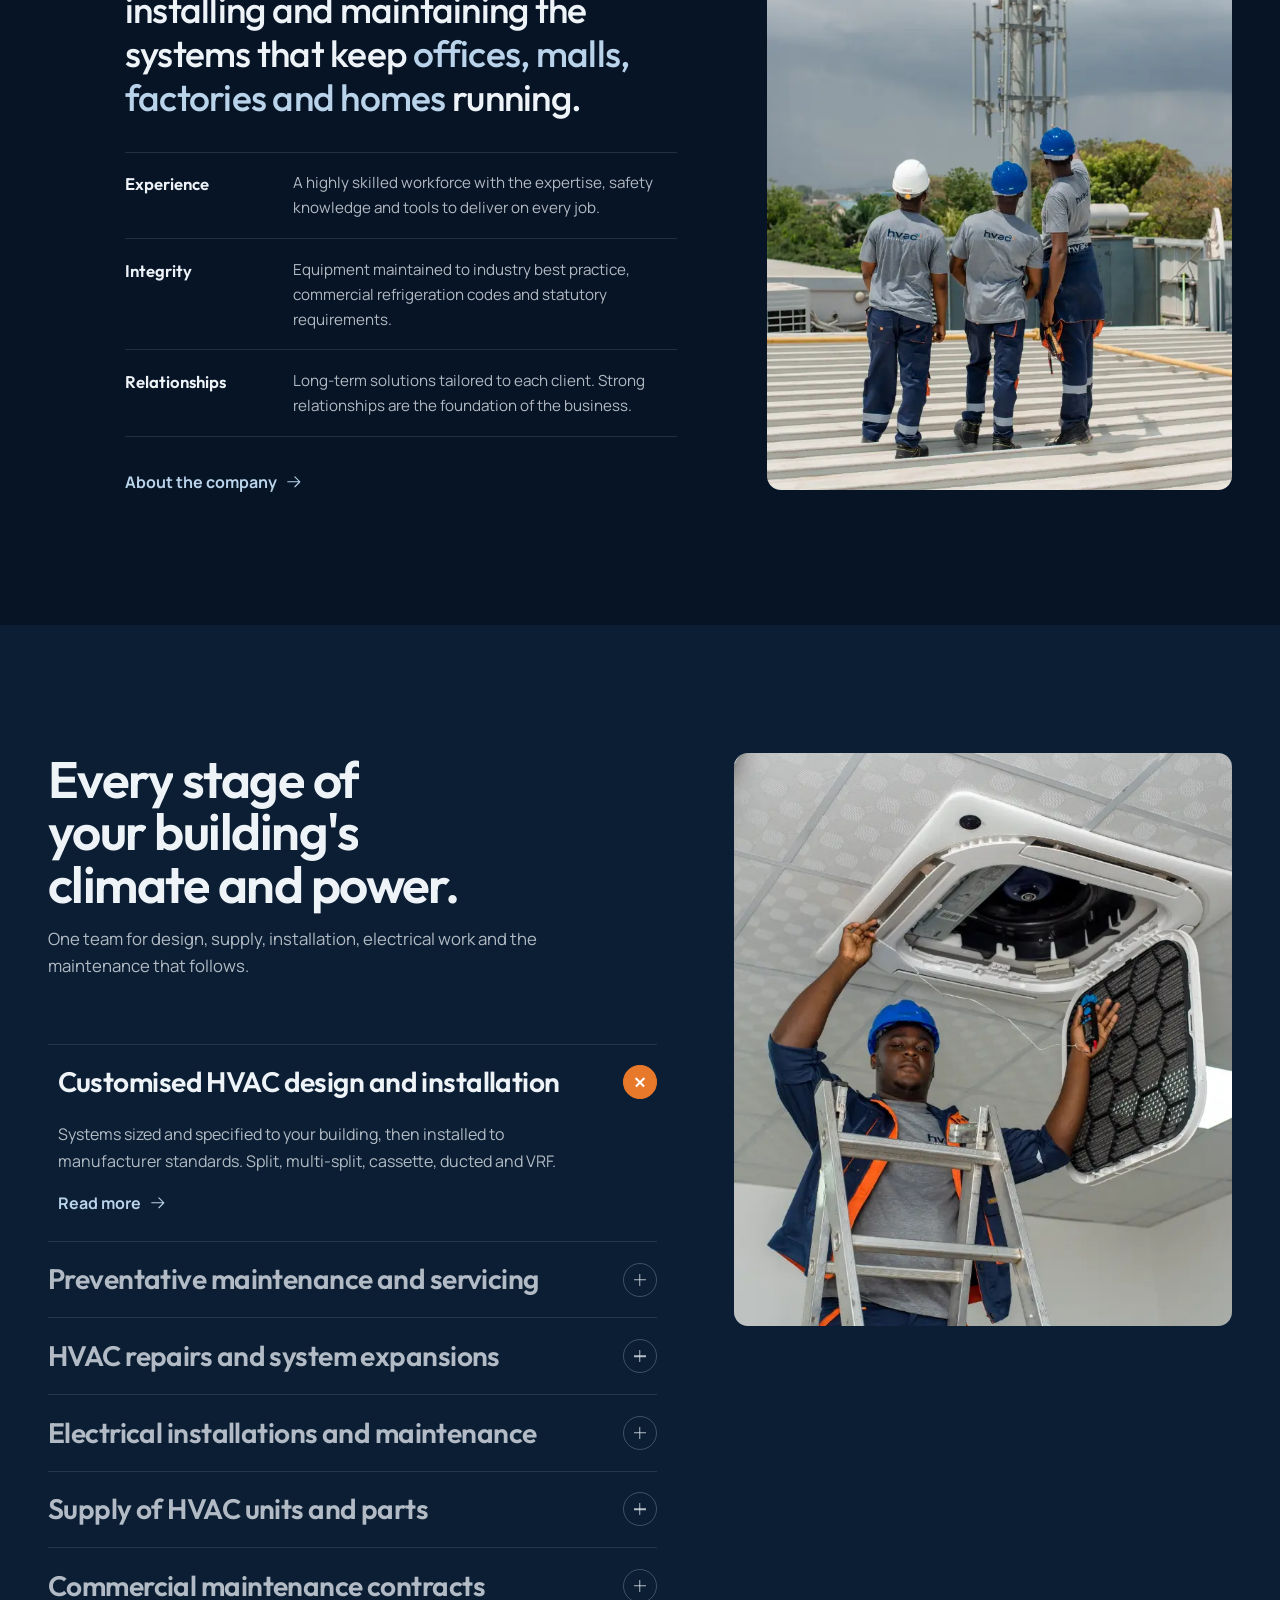
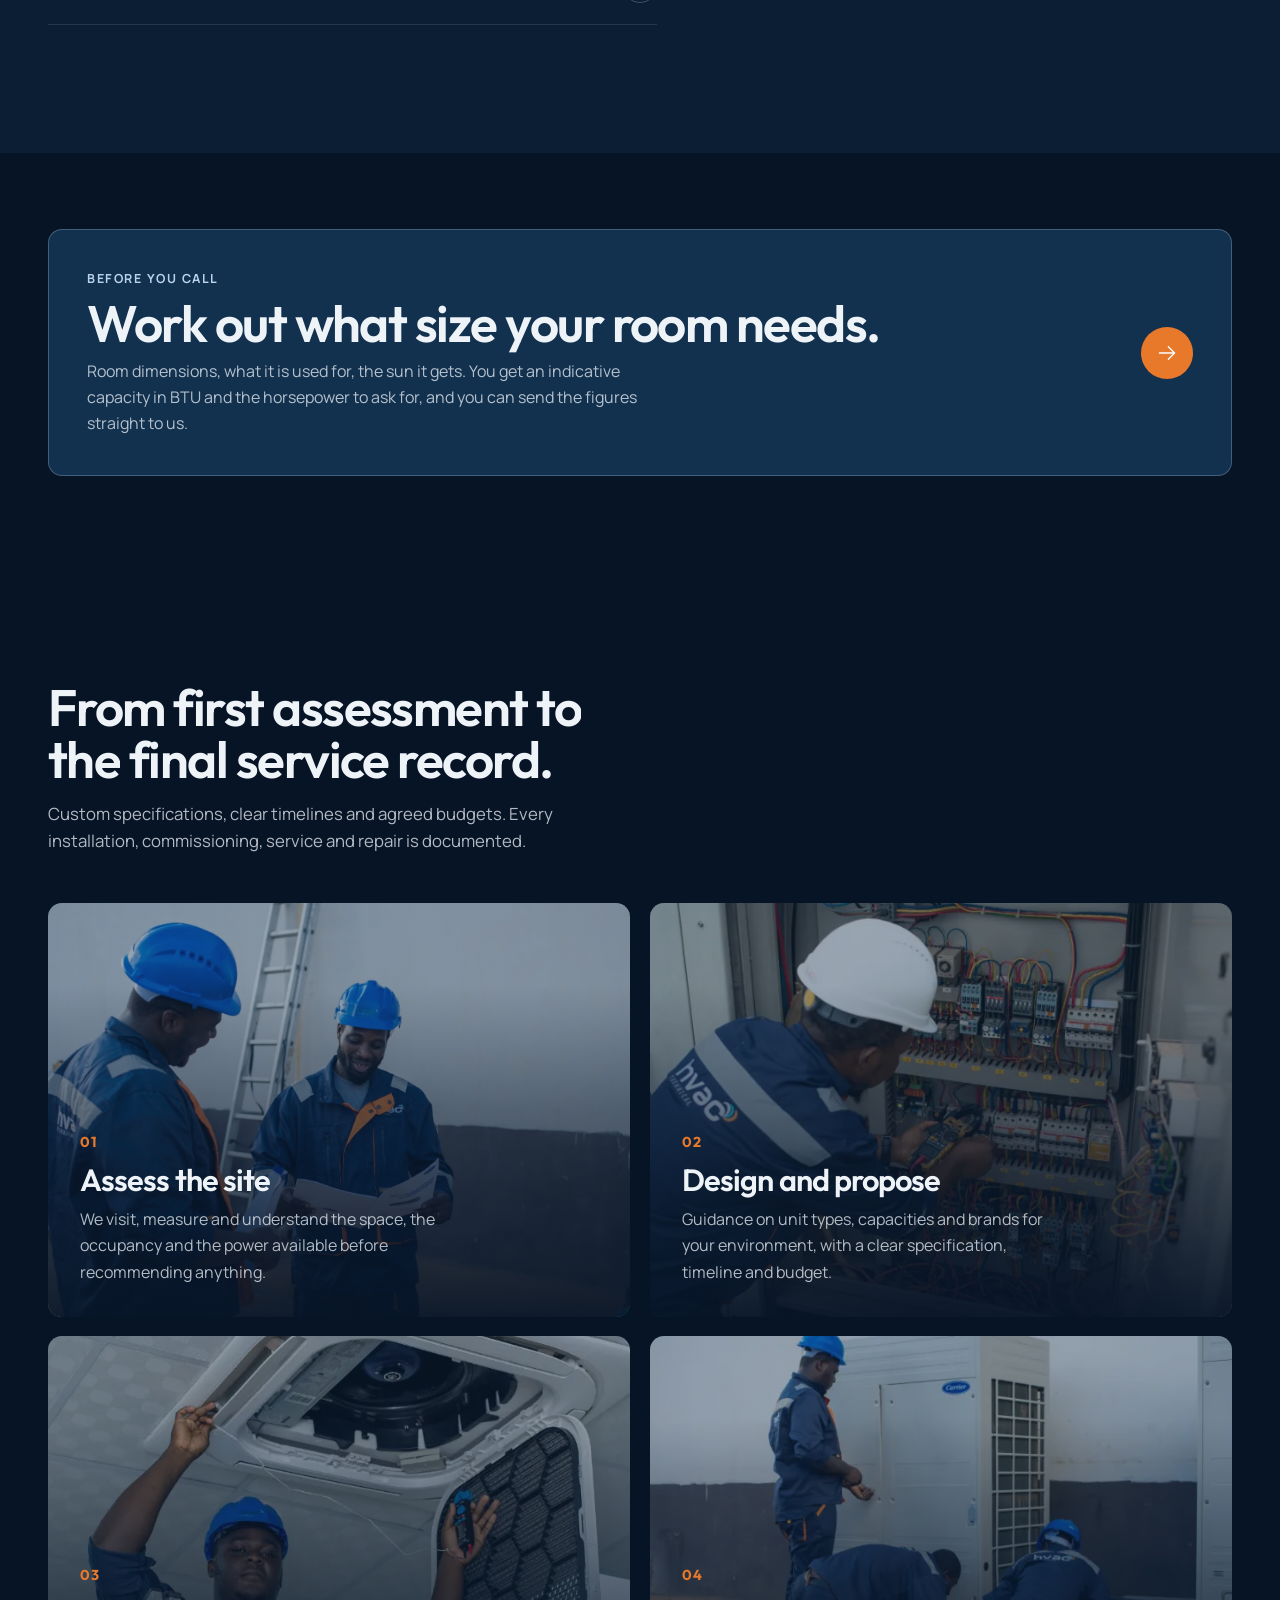
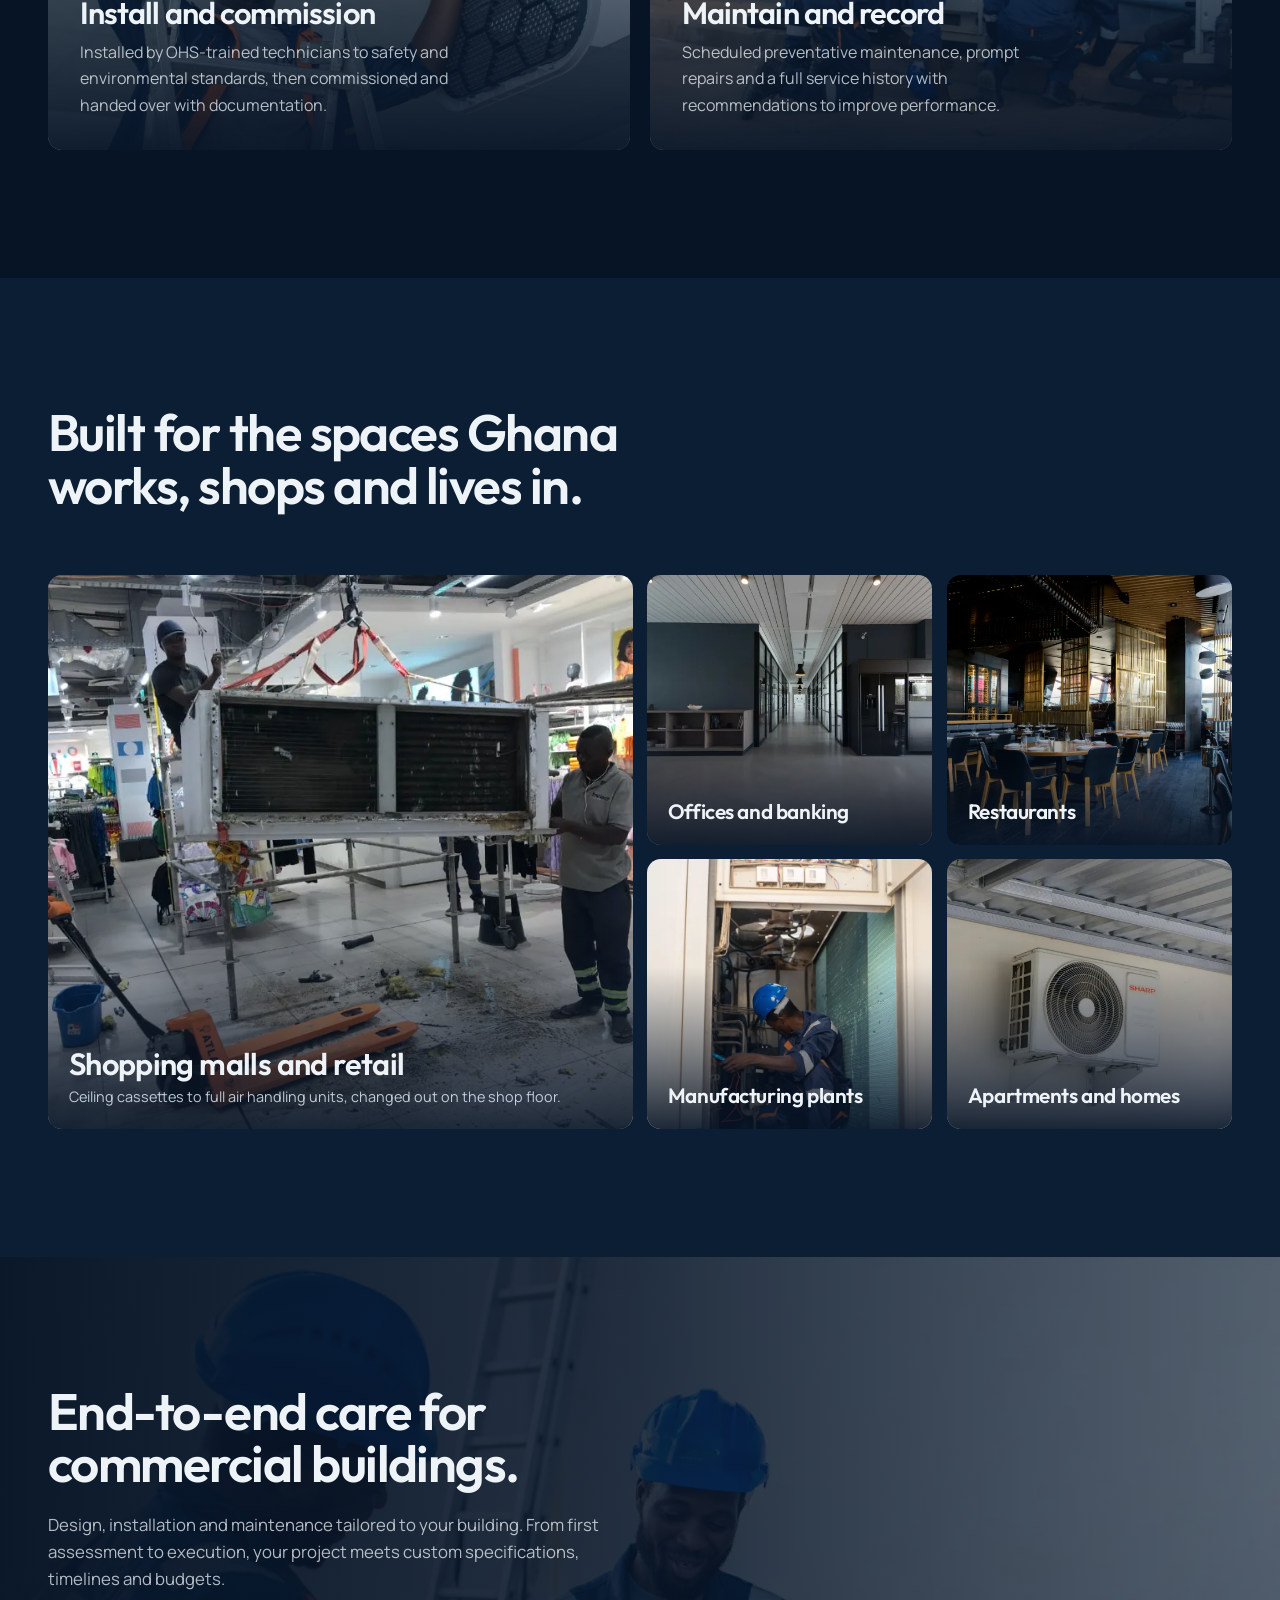
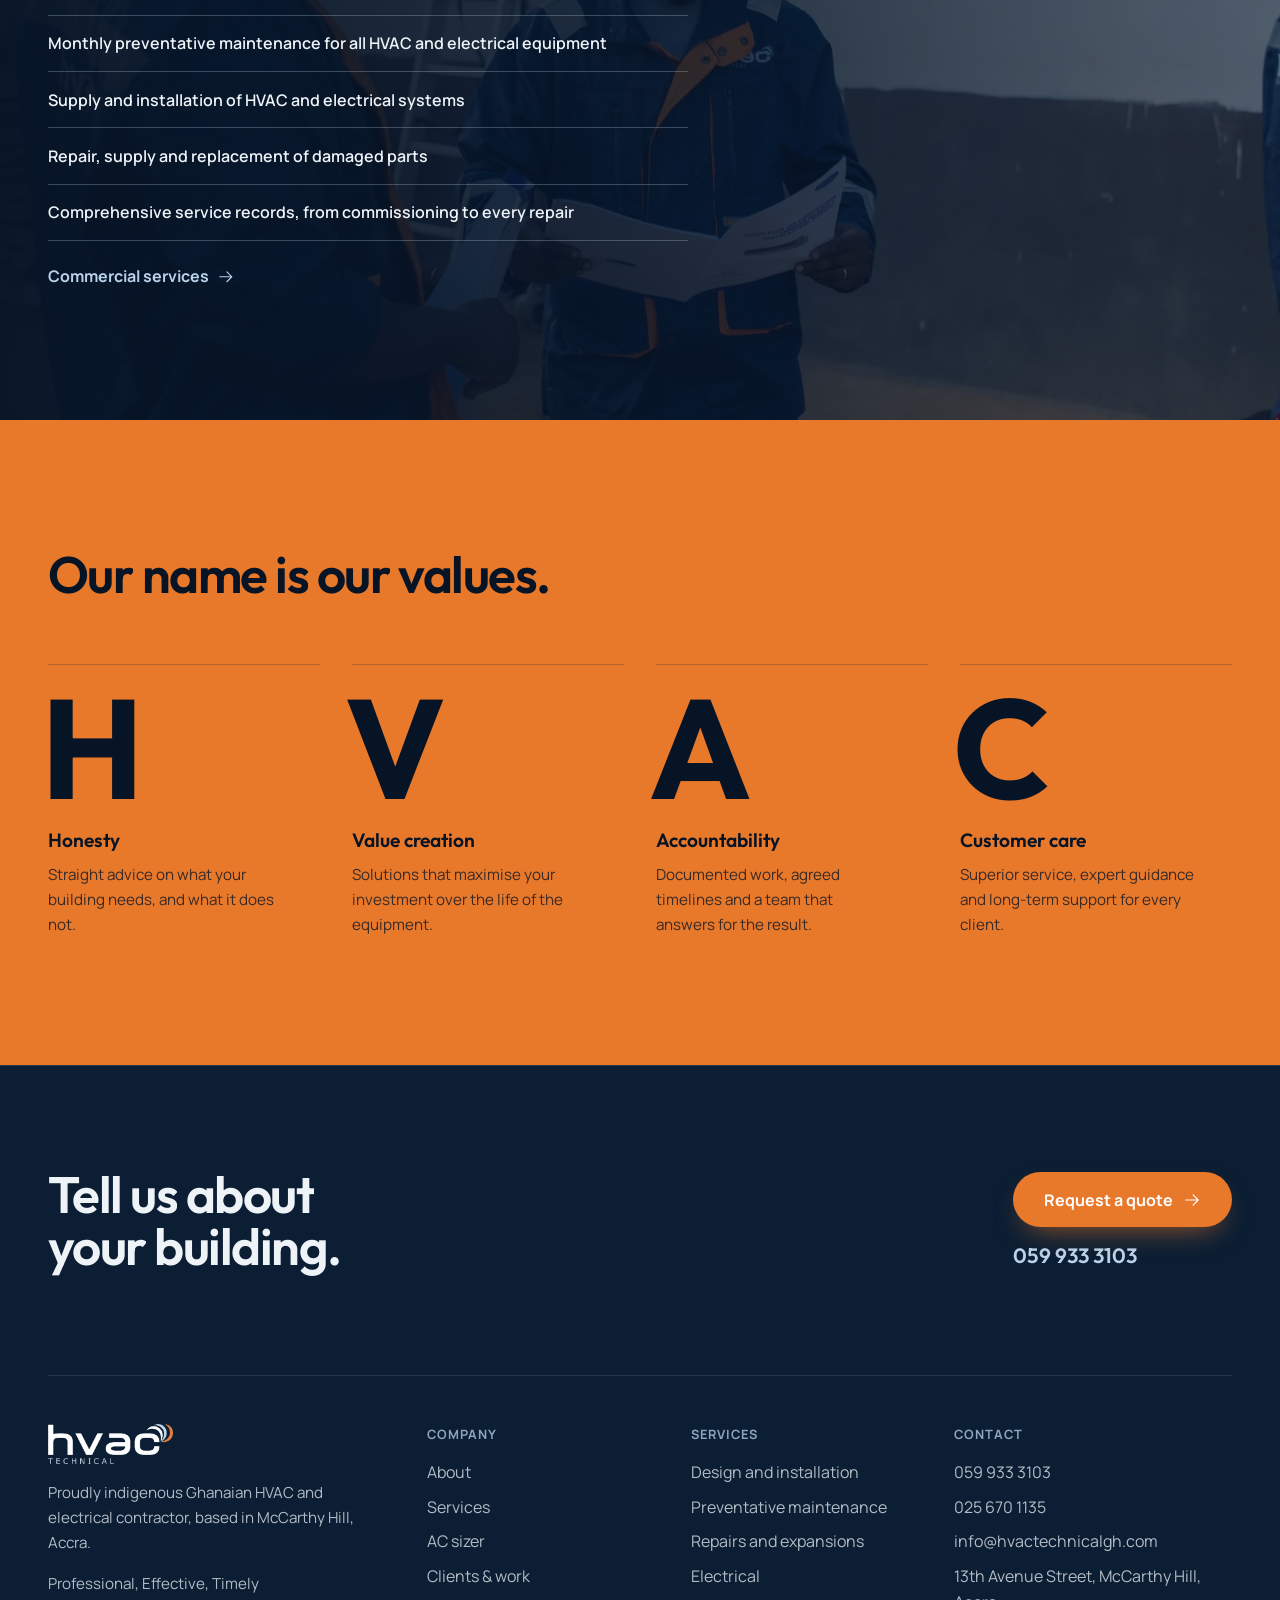
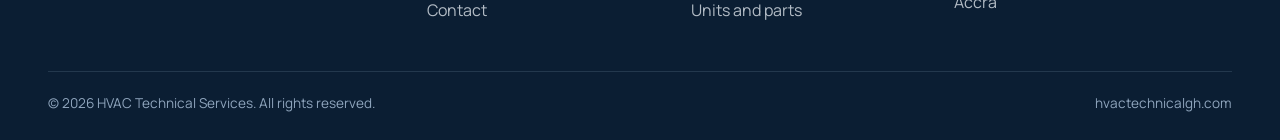
==== commit 00a9448c: "Give each sector tile its own photo, and unstack the bento on mobile The retail tile now carries the" ====
--- a/index.html
+++ b/index.html
@@ -207,7 +207,7 @@
 
             <button class="svc__row" type="button" data-img="supply" aria-expanded="false" aria-controls="svc-5"><span class="svc__title">Supply of HVAC units and parts</span><span class="svc__plus" aria-hidden="true"></span></button>
             <div class="svc__panel" id="svc-5"><div>
-              <img data-src="assets/img/outdoor-unit.webp" data-srcset="assets/img/outdoor-unit-700.webp 700w, assets/img/outdoor-unit-950.webp 950w, assets/img/outdoor-unit.webp 1200w" sizes="93vw" alt="" loading="lazy">
+              <img data-src="assets/img/vrf-service.webp" data-srcset="assets/img/vrf-service-450.webp 450w, assets/img/vrf-service-700.webp 700w, assets/img/vrf-service.webp 960w" sizes="93vw" alt="" loading="lazy">
               <p>Quality units, compressors, fans, filters and spares at competitive rates, with installation available.</p>
               <a class="link" href="services.html#supply">Read more <svg class="icon" viewBox="0 0 256 256" fill="currentColor" aria-hidden="true"><path d="M221.66,133.66l-72,72a8,8,0,0,1-11.32-11.32L196.69,136H40a8,8,0,0,1,0-16H196.69L138.34,61.66a8,8,0,0,1,11.32-11.32l72,72A8,8,0,0,1,221.66,133.66Z"/></svg></a>
             </div></div>
@@ -226,7 +226,7 @@
             <img data-key="maintain" data-src="assets/img/service-condensers.webp" data-srcset="assets/img/service-condensers-700.webp 700w, assets/img/service-condensers-950.webp 950w, assets/img/service-condensers.webp 1600w" sizes="41vw" alt="Three technicians servicing Carrier VRF outdoor units" width="1600" height="1068" loading="lazy">
             <img data-key="repair" data-src="assets/img/service-fan.webp" data-srcset="assets/img/service-fan-700.webp 700w, assets/img/service-fan-950.webp 950w, assets/img/service-fan.webp 1200w" sizes="41vw" alt="Technicians repairing a condenser fan assembly" width="1136" height="1062" loading="lazy">
             <img data-key="electrical" data-src="assets/img/work-panel.webp" data-srcset="assets/img/work-panel-700.webp 700w, assets/img/work-panel-950.webp 950w, assets/img/work-panel.webp 1600w" sizes="41vw" alt="Technician working inside an open HVAC control panel" width="1600" height="1068" loading="lazy">
-            <img data-key="supply" data-src="assets/img/outdoor-unit.webp" data-srcset="assets/img/outdoor-unit-700.webp 700w, assets/img/outdoor-unit-950.webp 950w, assets/img/outdoor-unit.webp 1200w" sizes="41vw" alt="Outdoor air-conditioning unit mounted on a wall" width="1600" height="1067" loading="lazy">
+            <img data-key="supply" data-src="assets/img/vrf-service.webp" data-srcset="assets/img/vrf-service-450.webp 450w, assets/img/vrf-service-700.webp 700w, assets/img/vrf-service.webp 960w" sizes="41vw" alt="Two technicians working on open Carrier VRF outdoor units" width="960" height="1280" loading="lazy">
             <img data-key="contracts" data-src="assets/img/team-drawings.webp" data-srcset="assets/img/team-drawings-700.webp 700w, assets/img/team-drawings-950.webp 950w, assets/img/team-drawings.webp 1600w" sizes="41vw" alt="Two technicians reviewing equipment documentation on site" width="1600" height="1068" loading="lazy">
           </div>
         </div>
@@ -285,8 +285,8 @@
         </div>
         <div class="bento reveal" style="--i:1">
           <a class="tile tile--retail" href="work.html#retail">
-            <img src="assets/img/sector-retail.webp" srcset="assets/img/sector-retail-700.webp 700w, assets/img/sector-retail-950.webp 950w, assets/img/sector-retail.webp 1280w" sizes="(max-width: 959px) 86vw, 46vw" alt="" loading="lazy">
-            <div class="tile__body"><h3>Shopping malls and retail</h3><p>Comfort at the entrance and even temperatures down every aisle.</p></div>
+            <img src="assets/img/retail-ahu.webp" srcset="assets/img/retail-ahu-450.webp 450w, assets/img/retail-ahu-700.webp 700w, assets/img/retail-ahu.webp 960w" sizes="(max-width: 959px) 86vw, 46vw" alt="" width="960" height="1280" loading="lazy">
+            <div class="tile__body"><h3>Shopping malls and retail</h3><p>Ceiling cassettes to full air handling units, changed out on the shop floor.</p></div>
           </a>
           <a class="tile tile--offices" href="work.html#offices">
             <img src="assets/img/sector-offices.webp" srcset="assets/img/sector-offices-700.webp 700w, assets/img/sector-offices-950.webp 950w, assets/img/sector-offices.webp 1280w" sizes="(max-width: 959px) 86vw, 24vw" alt="" loading="lazy">
--- a/assets/css/main.css
+++ b/assets/css/main.css
@@ -364,11 +364,17 @@
 .tile__body { padding: 1.3rem; display: grid; gap: 0.25rem; }
 .tile__body h3 { font-family: var(--font-display); font-weight: 600; font-size: 1.3rem; letter-spacing: -0.02em; line-height: 1.15; }
 .tile__body p { color: var(--sky-2); font-size: 0.9rem; opacity: 0.85; }
-.tile--retail { grid-area: retail; }
-.tile--offices { grid-area: offices; }
-.tile--hosp { grid-area: hosp; }
-.tile--industrial { grid-area: industrial; }
-.tile--residential { grid-area: residential; }
+/* These must stay inside the same query as grid-template-areas. Named areas
+   only exist above 720px; below it `grid-area: retail` resolves to lines that
+   were never defined, every tile lands in the same implicit cell, and the five
+   sectors stack on top of each other with only the last one visible. */
+@media (min-width: 720px) {
+  .tile--retail { grid-area: retail; }
+  .tile--offices { grid-area: offices; }
+  .tile--hosp { grid-area: hosp; }
+  .tile--industrial { grid-area: industrial; }
+  .tile--residential { grid-area: residential; }
+}
 .tile--retail .tile__body h3 { font-size: clamp(1.5rem, 2.4vw, 2rem); }
 
 /* --------------------------------------------------------------------------
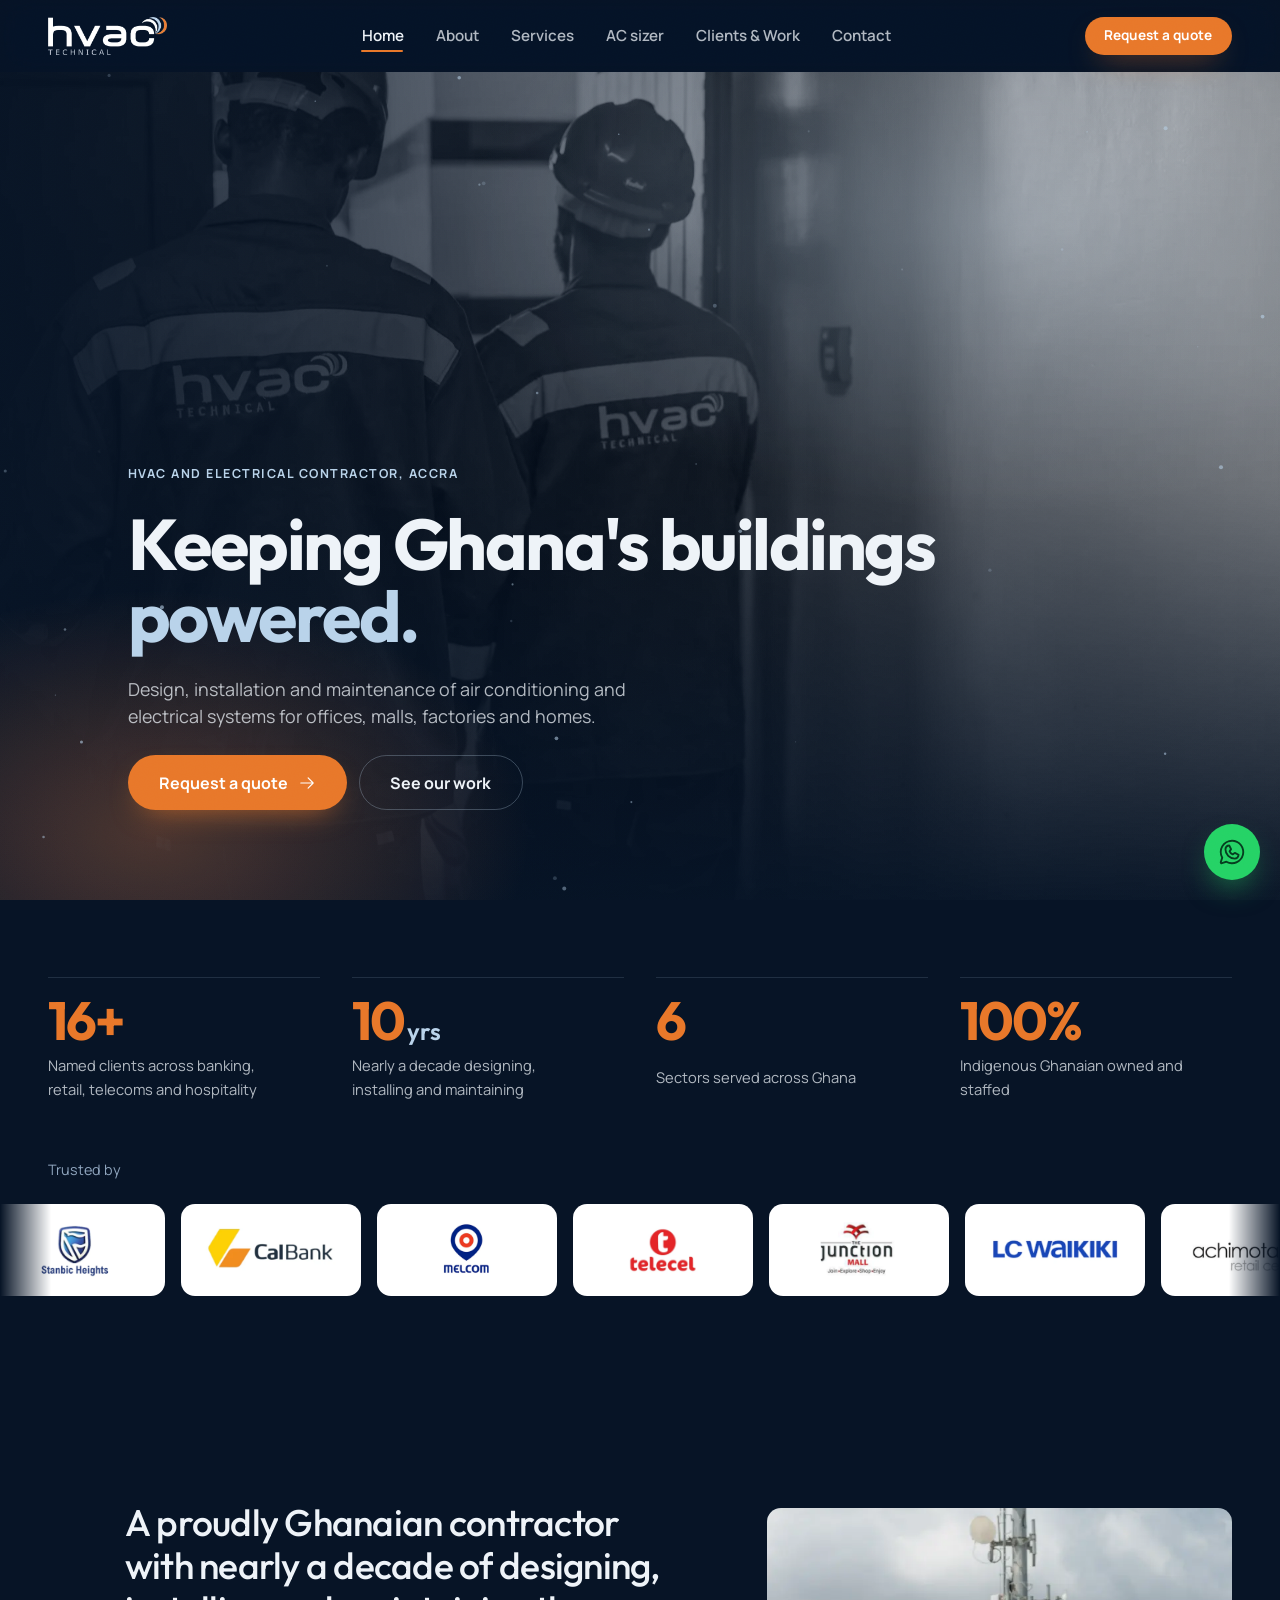
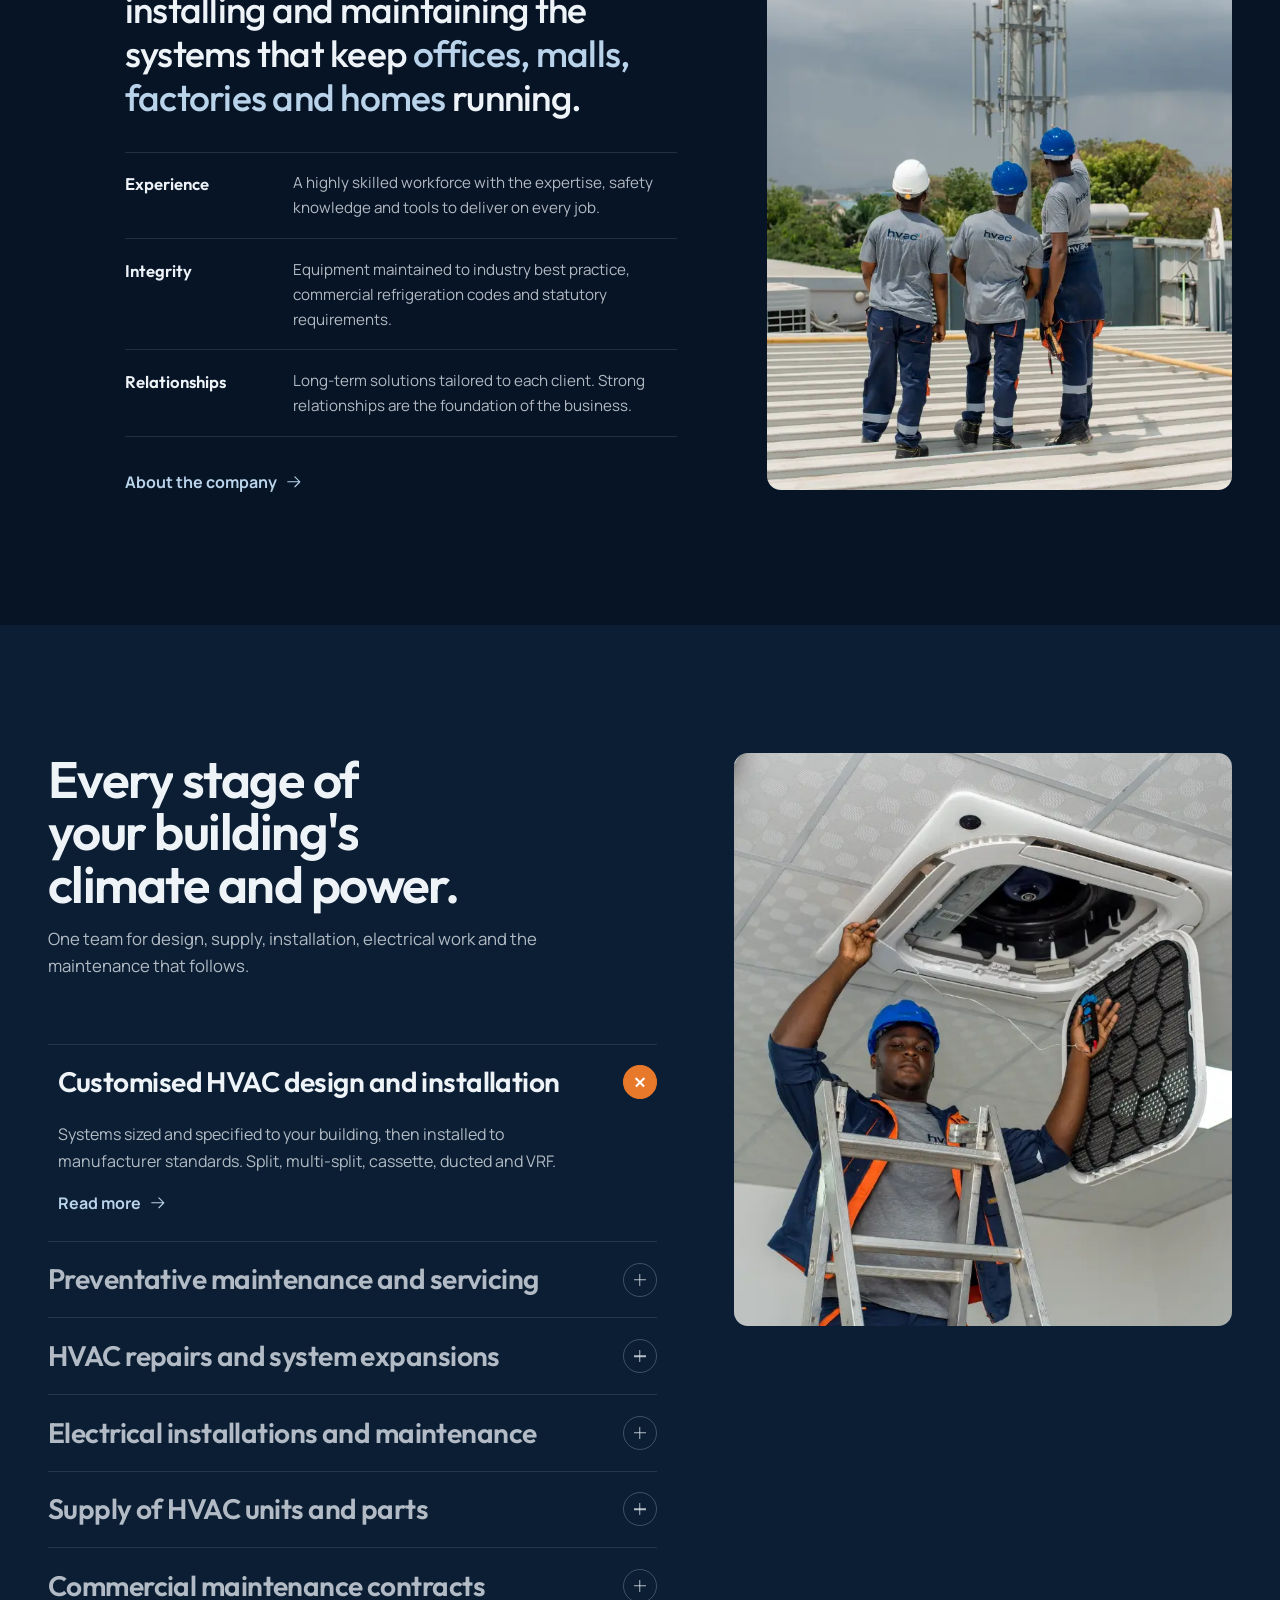
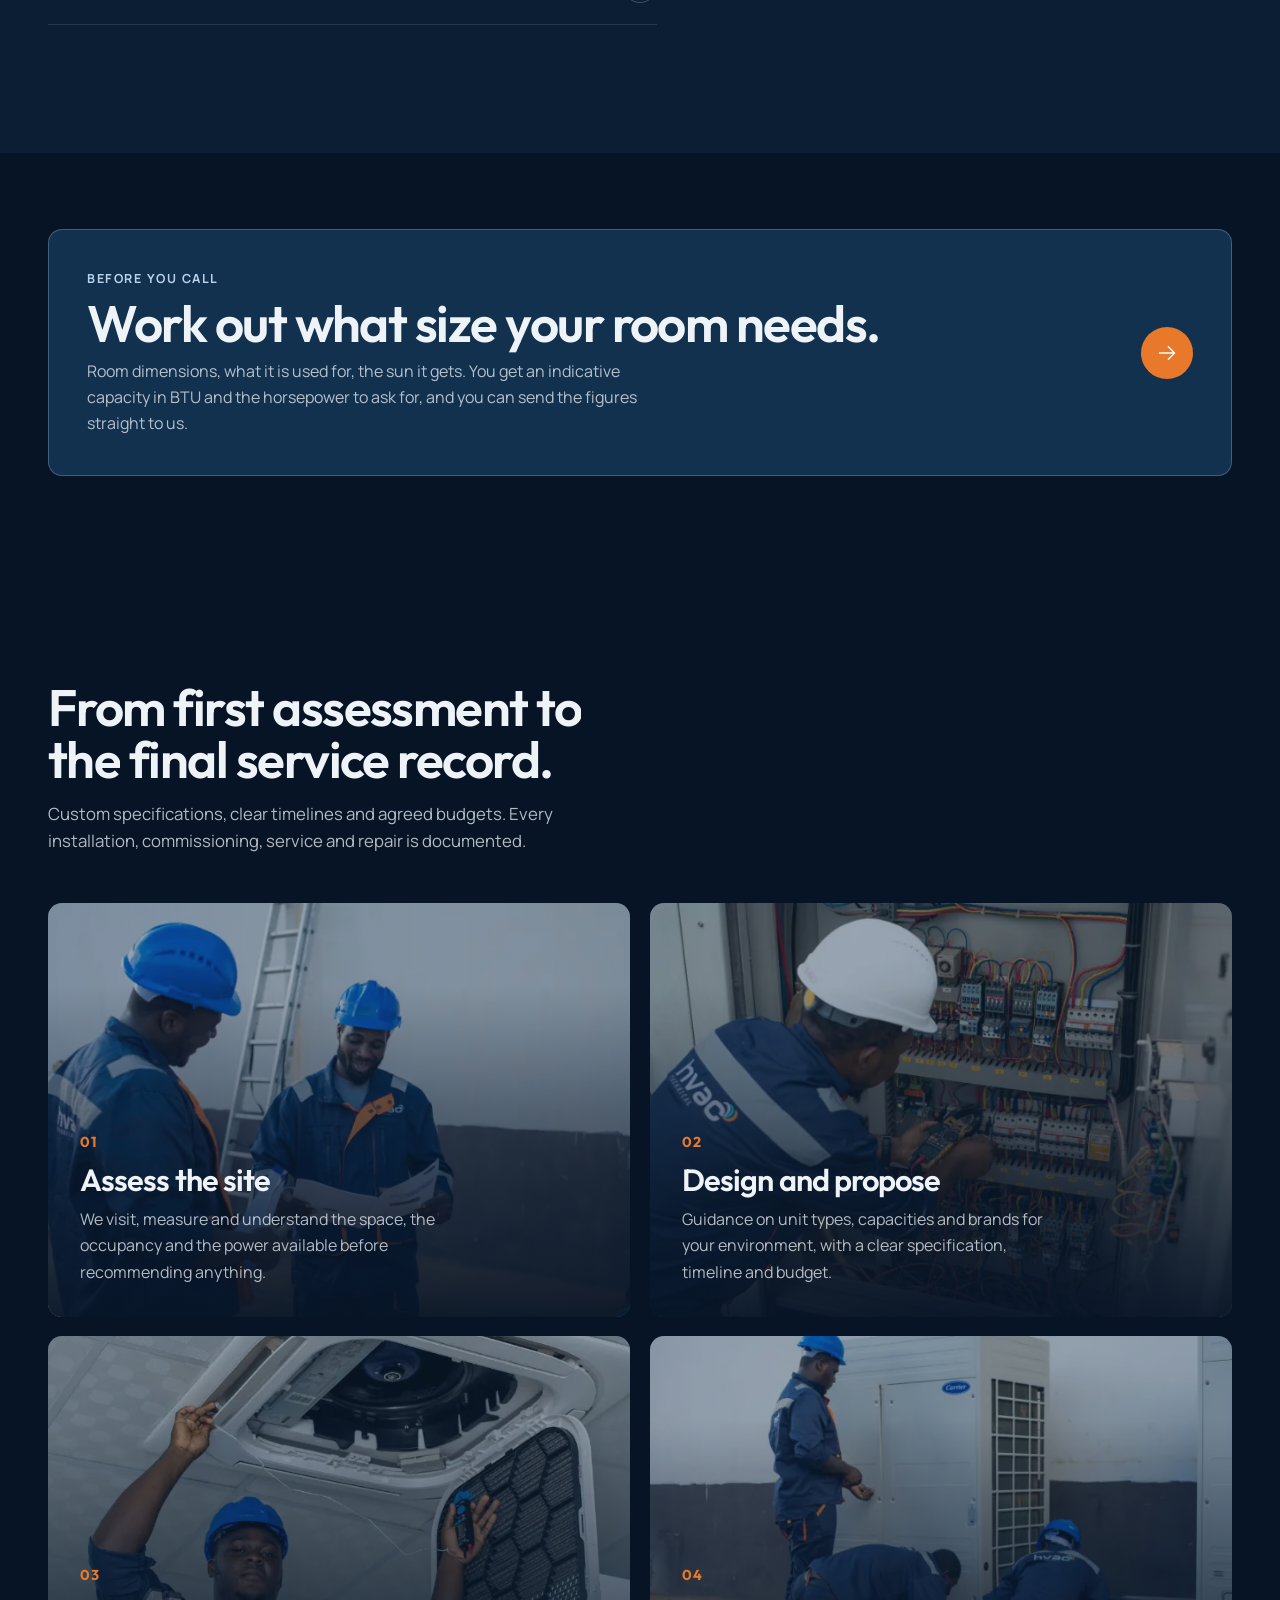
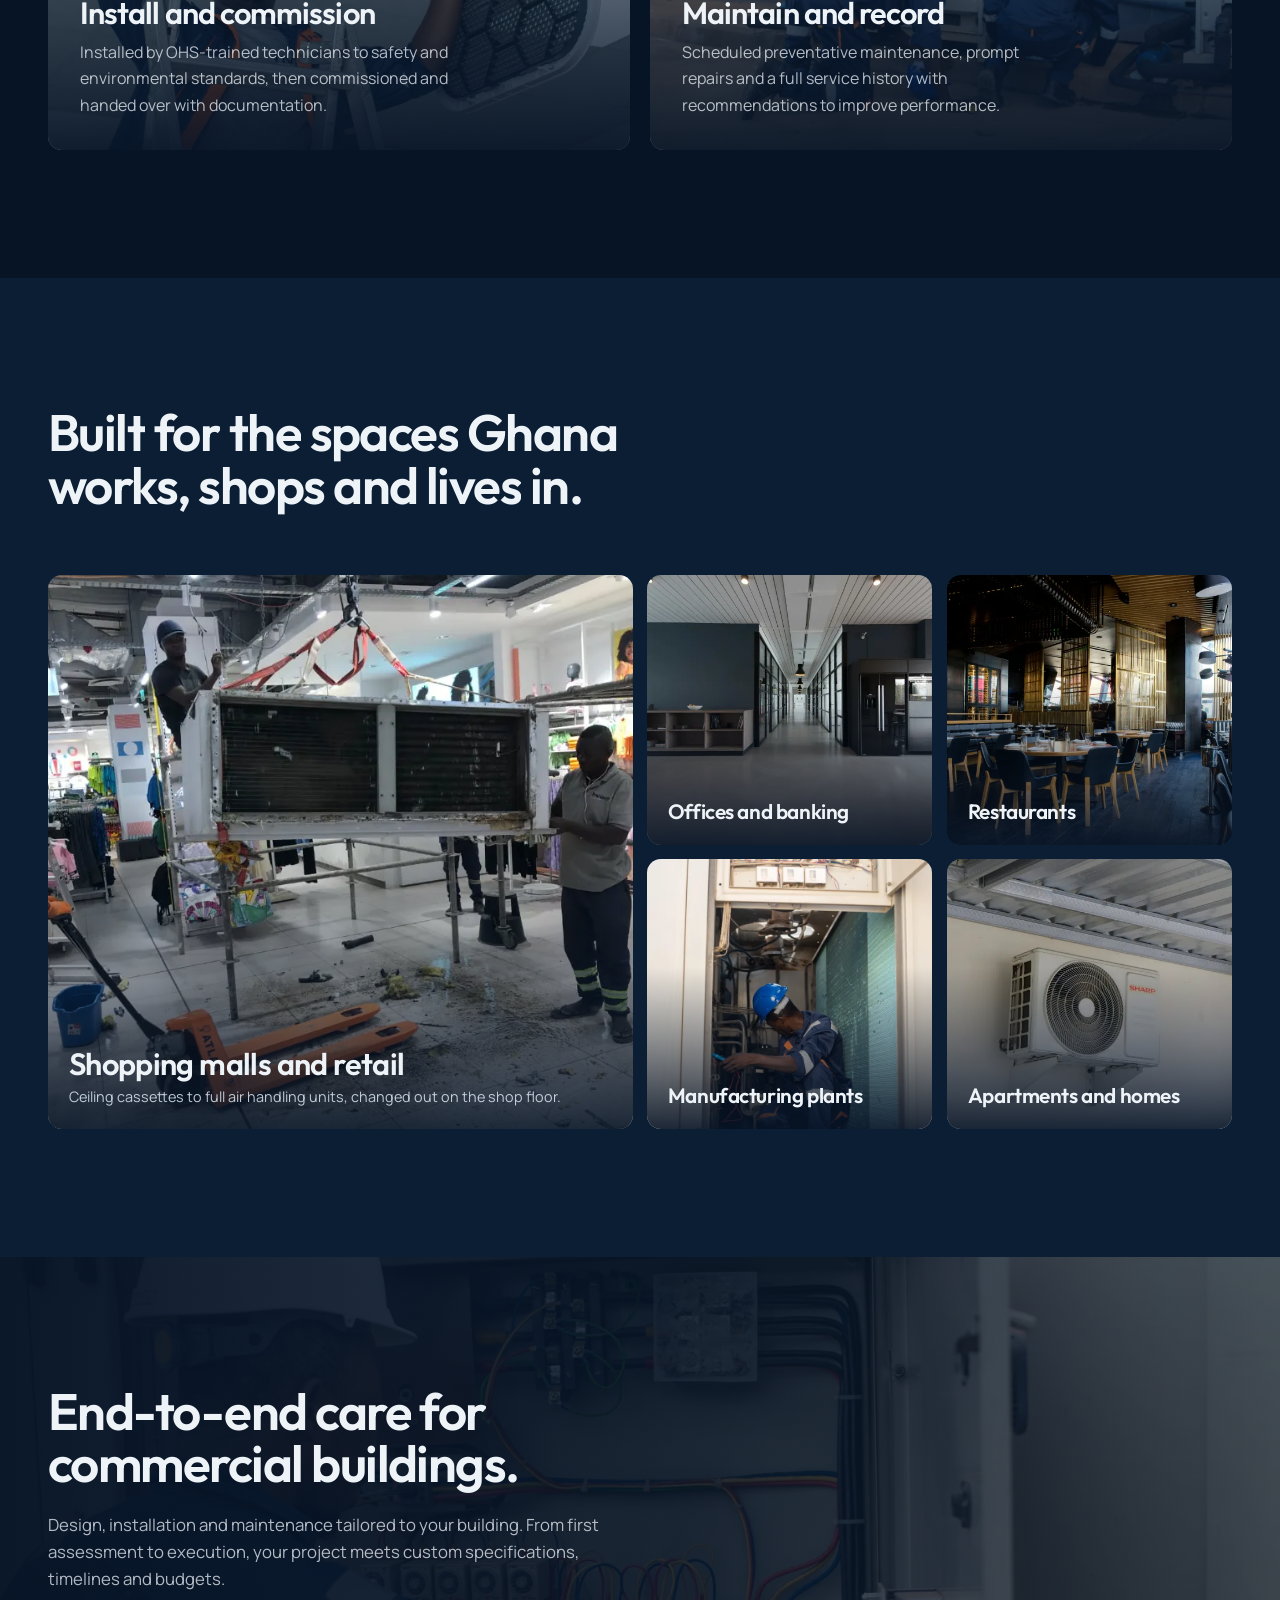
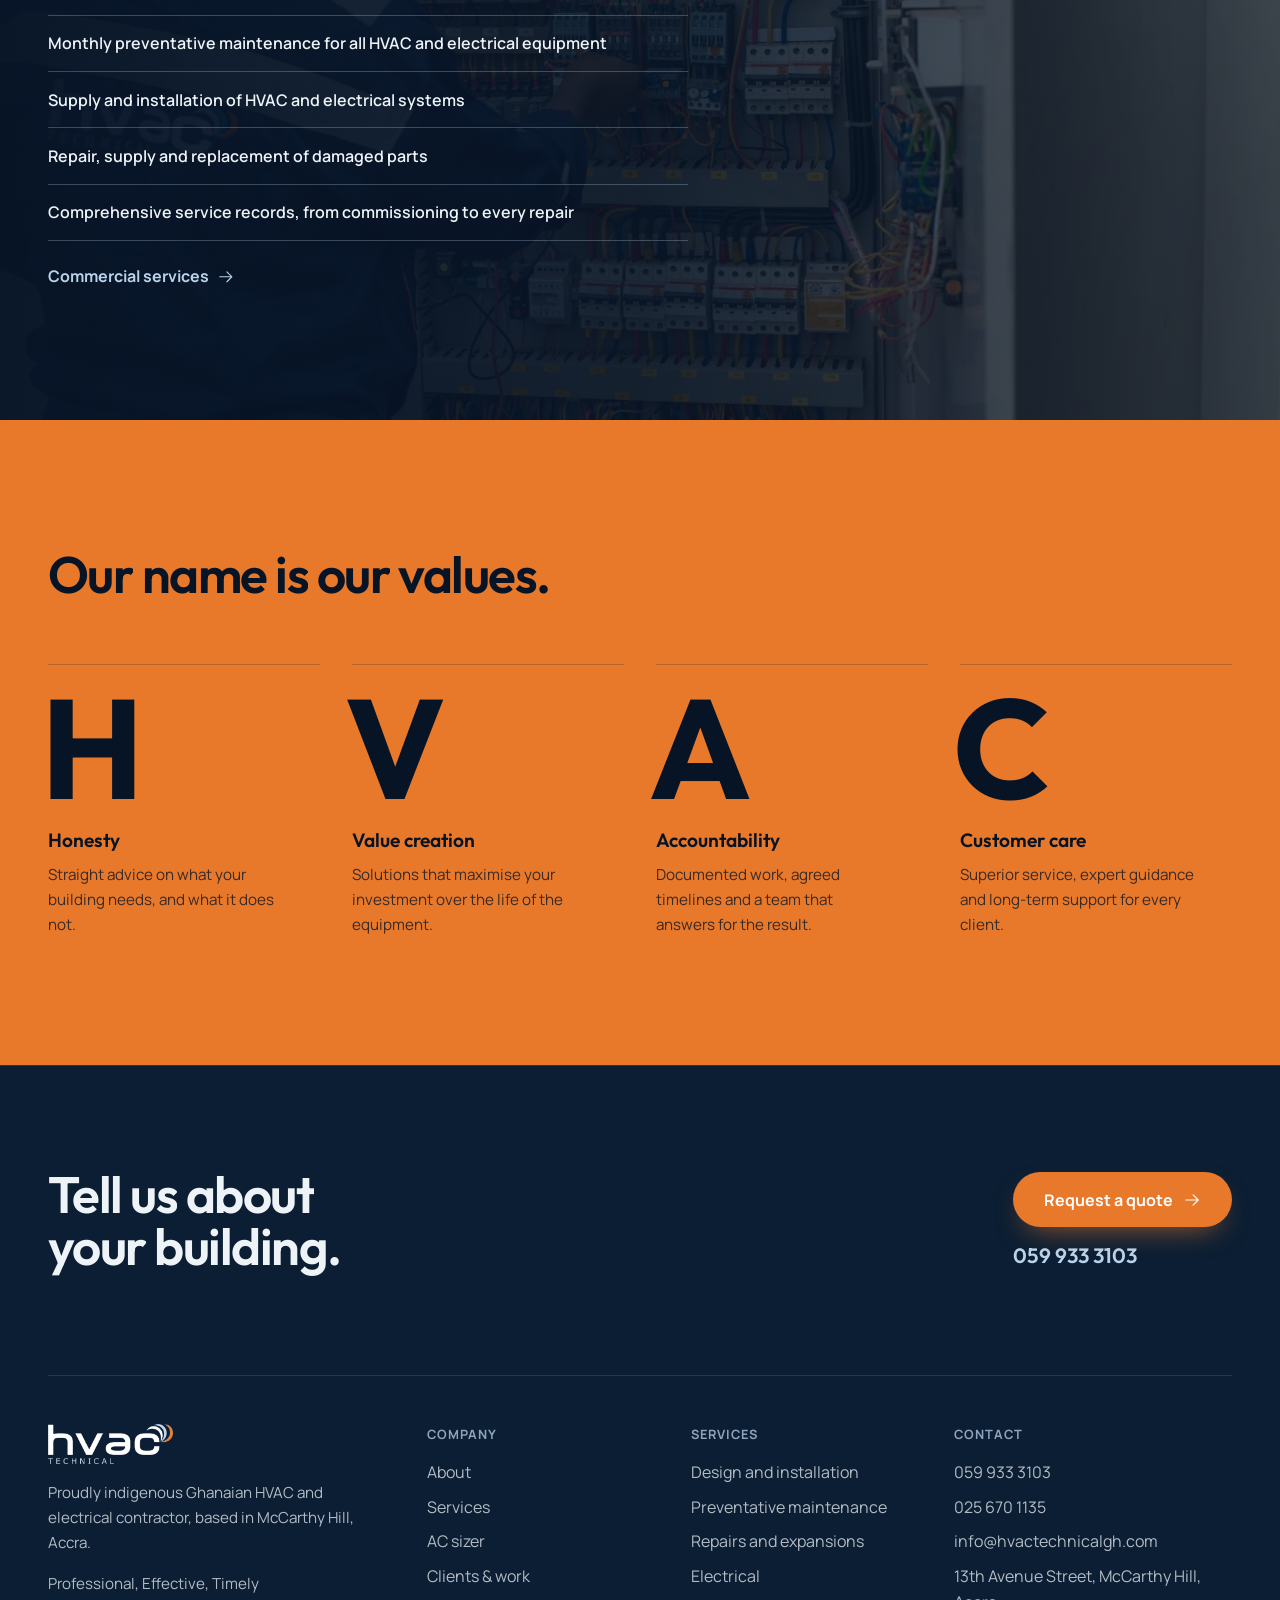
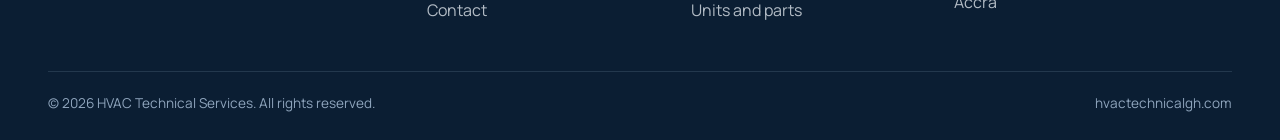
==== commit 761f7d7b: "Give every sector its own photograph instead of one shared gallery Clicking any sector tile - malls," ====
--- a/index.html
+++ b/index.html
@@ -310,7 +310,7 @@
 
     <!-- Commercial band -->
     <section class="band section" aria-labelledby="commercial">
-      <div class="band__media"><img src="assets/img/team-drawings.webp" srcset="assets/img/team-drawings-700.webp 700w, assets/img/team-drawings-950.webp 950w, assets/img/team-drawings.webp 1600w" sizes="(max-width: 959px) 100vw, 100vw" alt="" width="1600" height="1068" loading="lazy"></div>
+      <div class="band__media"><img src="assets/img/work-panel.webp" srcset="assets/img/work-panel-700.webp 700w, assets/img/work-panel-950.webp 950w, assets/img/work-panel.webp 1600w" sizes="(max-width: 959px) 100vw, 100vw" alt="" width="1600" height="1068" loading="lazy"></div>
       <div class="container">
         <div class="band__inner">
           <h2 class="h2 reveal" id="commercial">End-to-end care for commercial buildings.</h2>
--- a/assets/css/main.css
+++ b/assets/css/main.css
@@ -127,6 +127,11 @@
 /* --------------------------------------------------------------------------
    Layout
    -------------------------------------------------------------------------- */
+/* Safety net for fragment links: the bar is fixed, so without this a jump to
+   #main or #quote puts the top of the target underneath it. Declared before
+   the per-component rules so .entry / .sector / .form keep their own values. */
+:target { scroll-margin-top: calc(var(--nav-h) + 1.5rem); }
+
 .container { width: 100%; max-width: var(--container); margin-inline: auto; padding-inline: var(--gutter); }
 .section { padding-block: clamp(5rem, 10vw, 9rem); position: relative; }
 .section--raised { background: var(--bg-1); }
@@ -166,6 +171,11 @@
   padding-bottom: 2px;
 }
 .link:hover { background-size: 100% 1px; }
+/* Standalone text links sit at about 28px, which is a small target for a thumb.
+   Only on coarse pointers, so desktop spacing is unchanged. */
+@media (pointer: coarse) {
+  .link, .footer__cta-actions a.plain { min-height: 44px; }
+}
 .link .icon { font-size: 1.1em; transition: transform 0.3s var(--ease); }
 .link:hover .icon { transform: translateX(3px); }
 
@@ -452,7 +462,13 @@
    -------------------------------------------------------------------------- */
 .sectors { display: grid; border-top: 1px solid var(--line); }
 .sector { display: grid; gap: 0.6rem; padding: 1.6rem 0; border-bottom: 1px solid var(--line); scroll-margin-top: calc(var(--nav-h) + 1rem); }
-@media (min-width: 800px) { .sector { grid-template-columns: minmax(0, 1fr) minmax(0, 1.2fr); gap: 2rem; align-items: start; } }
+/* Heading, copy, then the sector's own photograph. Every sector anchor used to
+   land on the same gallery, so each one now carries a frame of its own. */
+@media (min-width: 800px) { .sector { grid-template-columns: minmax(0, 0.85fr) minmax(0, 1.15fr) minmax(0, 0.9fr); gap: 2rem; align-items: start; } }
+.sector__media { margin: 0.4rem 0 0; border-radius: var(--r); overflow: hidden; background: var(--bg-2); }
+@media (min-width: 800px) { .sector__media { margin-top: 0; } }
+.sector__media img { display: block; width: 100%; aspect-ratio: 4 / 3; object-fit: cover; transition: transform 0.9s var(--ease); }
+.sector:hover .sector__media img { transform: scale(1.04); }
 .sector h3 { font-family: var(--font-display); font-weight: 600; font-size: clamp(1.4rem, 2.4vw, 2rem); letter-spacing: -0.025em; line-height: 1.1; }
 .sector p { color: var(--text-2); max-width: 50ch; }
 .sector__names { display: flex; flex-wrap: wrap; gap: 0.4rem; margin-top: 0.5rem; }
@@ -472,6 +488,9 @@
 .details li { display: grid; gap: 0.15rem; padding: 1.1rem 0; border-bottom: 1px solid var(--line); }
 .details span { font-size: 0.85rem; color: var(--muted); }
 .details a, .details p { font-family: var(--font-display); font-weight: 600; font-size: 1.15rem; letter-spacing: -0.01em; }
+/* The phone and email rows are the point of this page on a phone; give them a
+   full-height target rather than the 30px the text alone occupies. */
+.details a { display: inline-flex; align-items: center; min-height: 44px; }
 .details a:hover { color: var(--sky); }
 .form { display: grid; gap: 1rem; padding: clamp(1.5rem, 3vw, 2.5rem); border-radius: var(--r); background: var(--bg-1); border: 1px solid var(--line); scroll-margin-top: calc(var(--nav-h) + 1.5rem); }
 .form__row { display: grid; gap: 1rem; }
@@ -516,6 +535,10 @@
 
 .wa-float { position: fixed; right: 1.25rem; bottom: 1.25rem; z-index: 40; width: 56px; height: 56px; border-radius: 50%; background: #25d366; color: #063d1f; display: grid; place-items: center; font-size: 30px; box-shadow: 0 14px 30px -10px rgba(37, 211, 102, 0.6); transition: transform 0.3s var(--ease); }
 .wa-float:hover { transform: translateY(-3px) scale(1.04); }
+/* Fixed over the bottom-right corner, it lands on top of form fields on a
+   phone. main.js hides it while a form is on screen; the form carries its own
+   WhatsApp action, so the route is never lost. */
+.wa-float.is-hidden { opacity: 0; visibility: hidden; transform: scale(0.8); pointer-events: none; transition: opacity 0.25s var(--ease), transform 0.25s var(--ease), visibility 0s linear 0.25s; }
 
 /* --------------------------------------------------------------------------
    Reveal (fallback for browsers without scroll-driven animations)
@@ -754,7 +777,7 @@
 .room__res { flex: none; font-size: 0.9rem; color: var(--text-2); white-space: nowrap; }
 .room__res strong { font-family: var(--font-display); font-size: 1.15rem; color: var(--orange); font-variant-numeric: tabular-nums; }
 .room__del {
-  flex: none; width: 34px; height: 34px; border-radius: 50%; border: 1px solid var(--line-2);
+  flex: none; width: 40px; height: 40px; border-radius: 50%; border: 1px solid var(--line-2);
   display: grid; place-items: center; color: var(--text-2); font-size: 15px;
   transition: color 0.2s var(--ease), border-color 0.2s var(--ease), background-color 0.2s var(--ease), opacity 0.2s var(--ease);
 }
@@ -773,6 +796,8 @@
 .rfield input:focus, .rfield select:focus { outline: none; border-color: var(--sky); box-shadow: 0 0 0 3px rgba(185, 211, 234, 0.14); }
 .rfield--checks { gap: 0.4rem; align-content: center; grid-column: span 2; }
 @media (min-width: 720px) { .rfield--checks { grid-column: auto; } }
-.rcheck { display: flex; align-items: center; gap: 0.5rem; font-size: 0.86rem; color: var(--text-2); cursor: pointer; }
-.rcheck input { width: 16px; height: 16px; flex: none; accent-color: var(--orange); cursor: pointer; }
+/* A 16px box is too small to hit with a thumb, so the whole label is the target
+   and the row is given a finger's worth of height. */
+.rcheck { display: flex; align-items: center; gap: 0.5rem; min-height: 44px; font-size: 0.86rem; color: var(--text-2); cursor: pointer; }
+.rcheck input { width: 20px; height: 20px; flex: none; accent-color: var(--orange); cursor: pointer; }
 #room-cap { margin-top: 0.8rem; max-width: 46ch; }
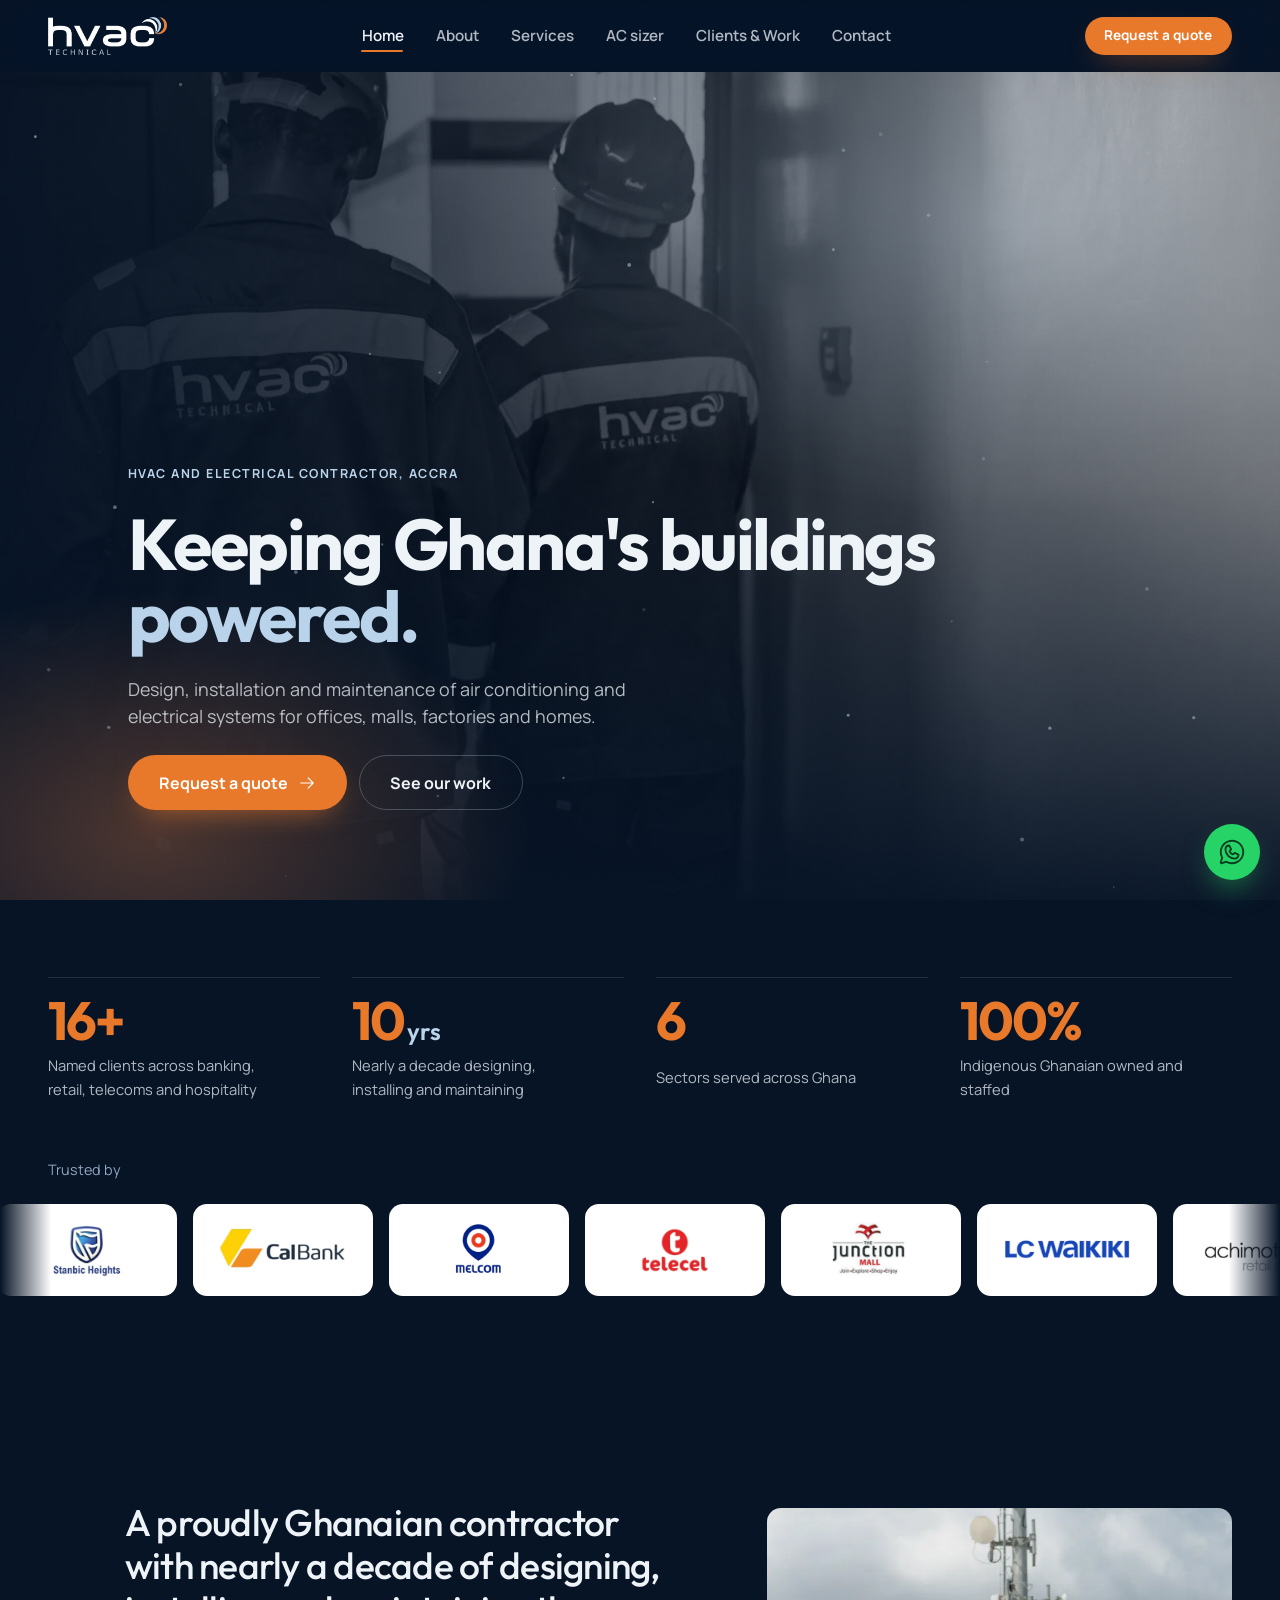
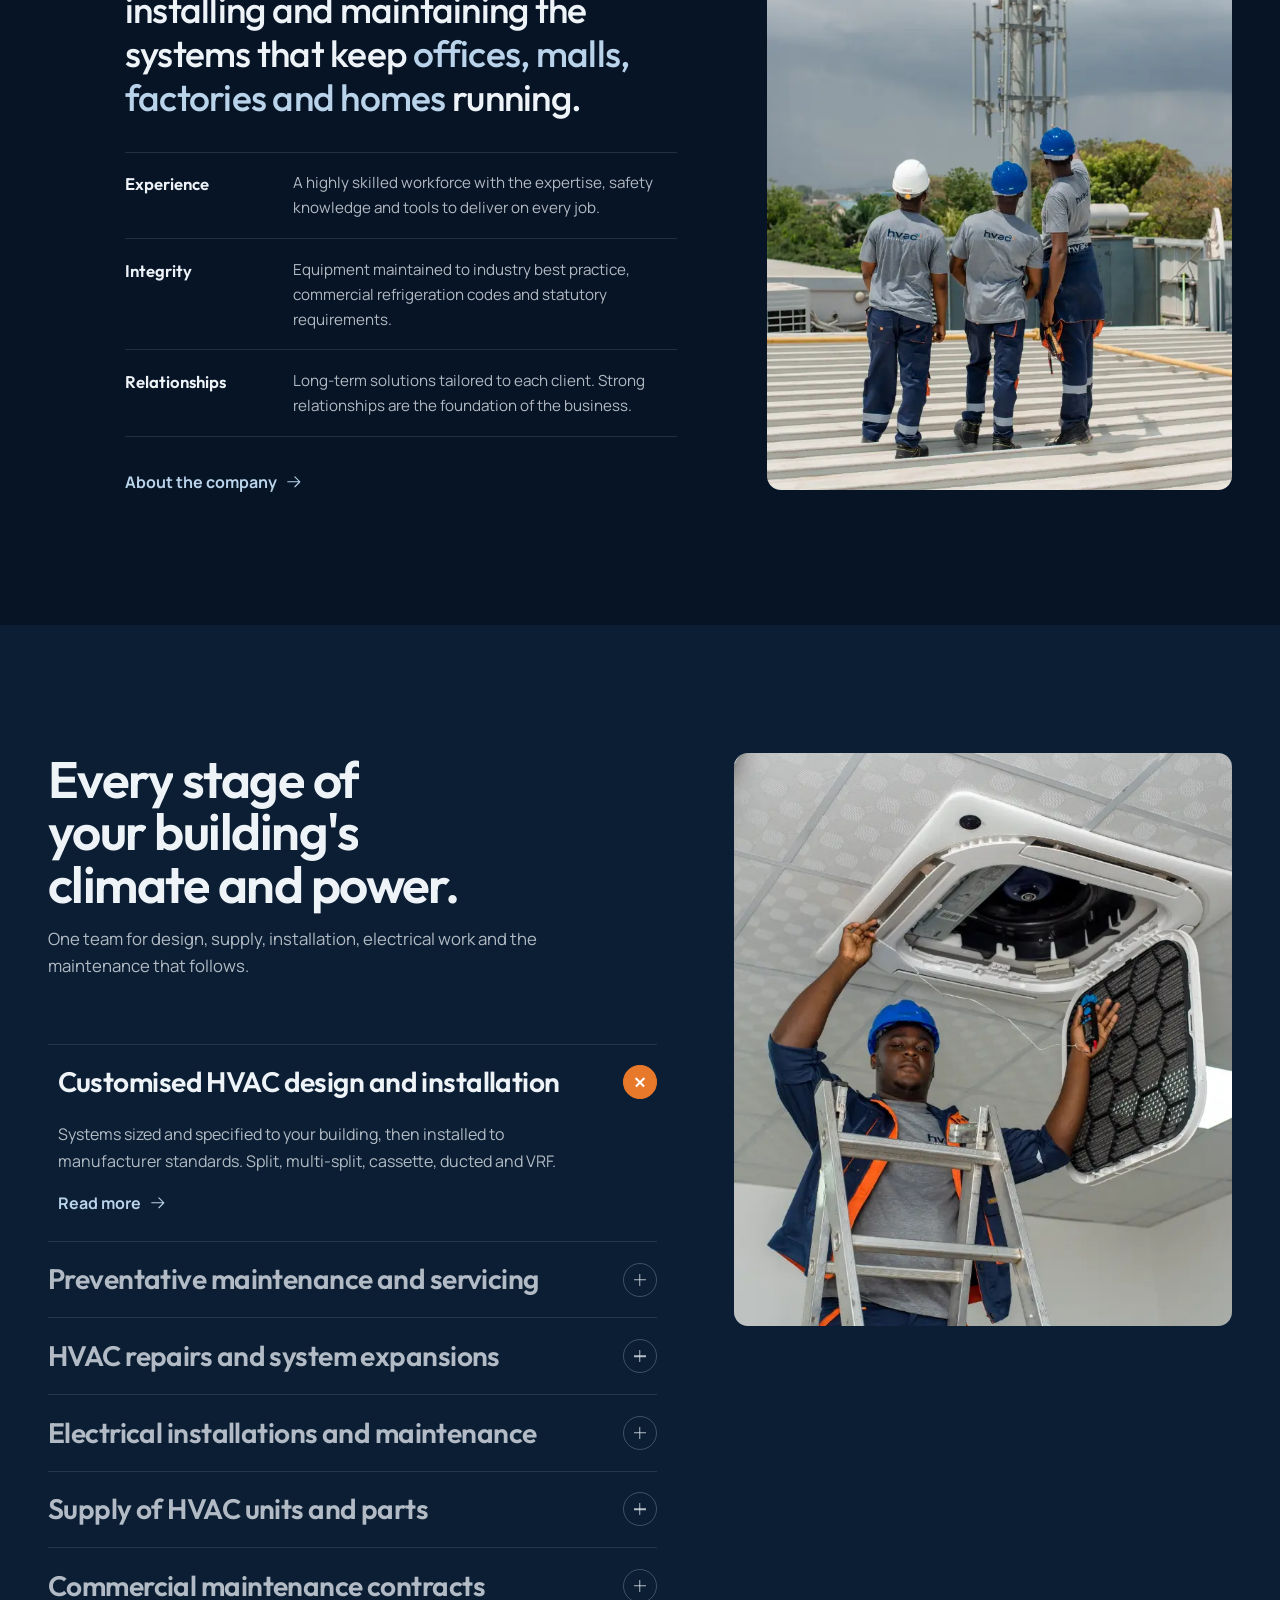
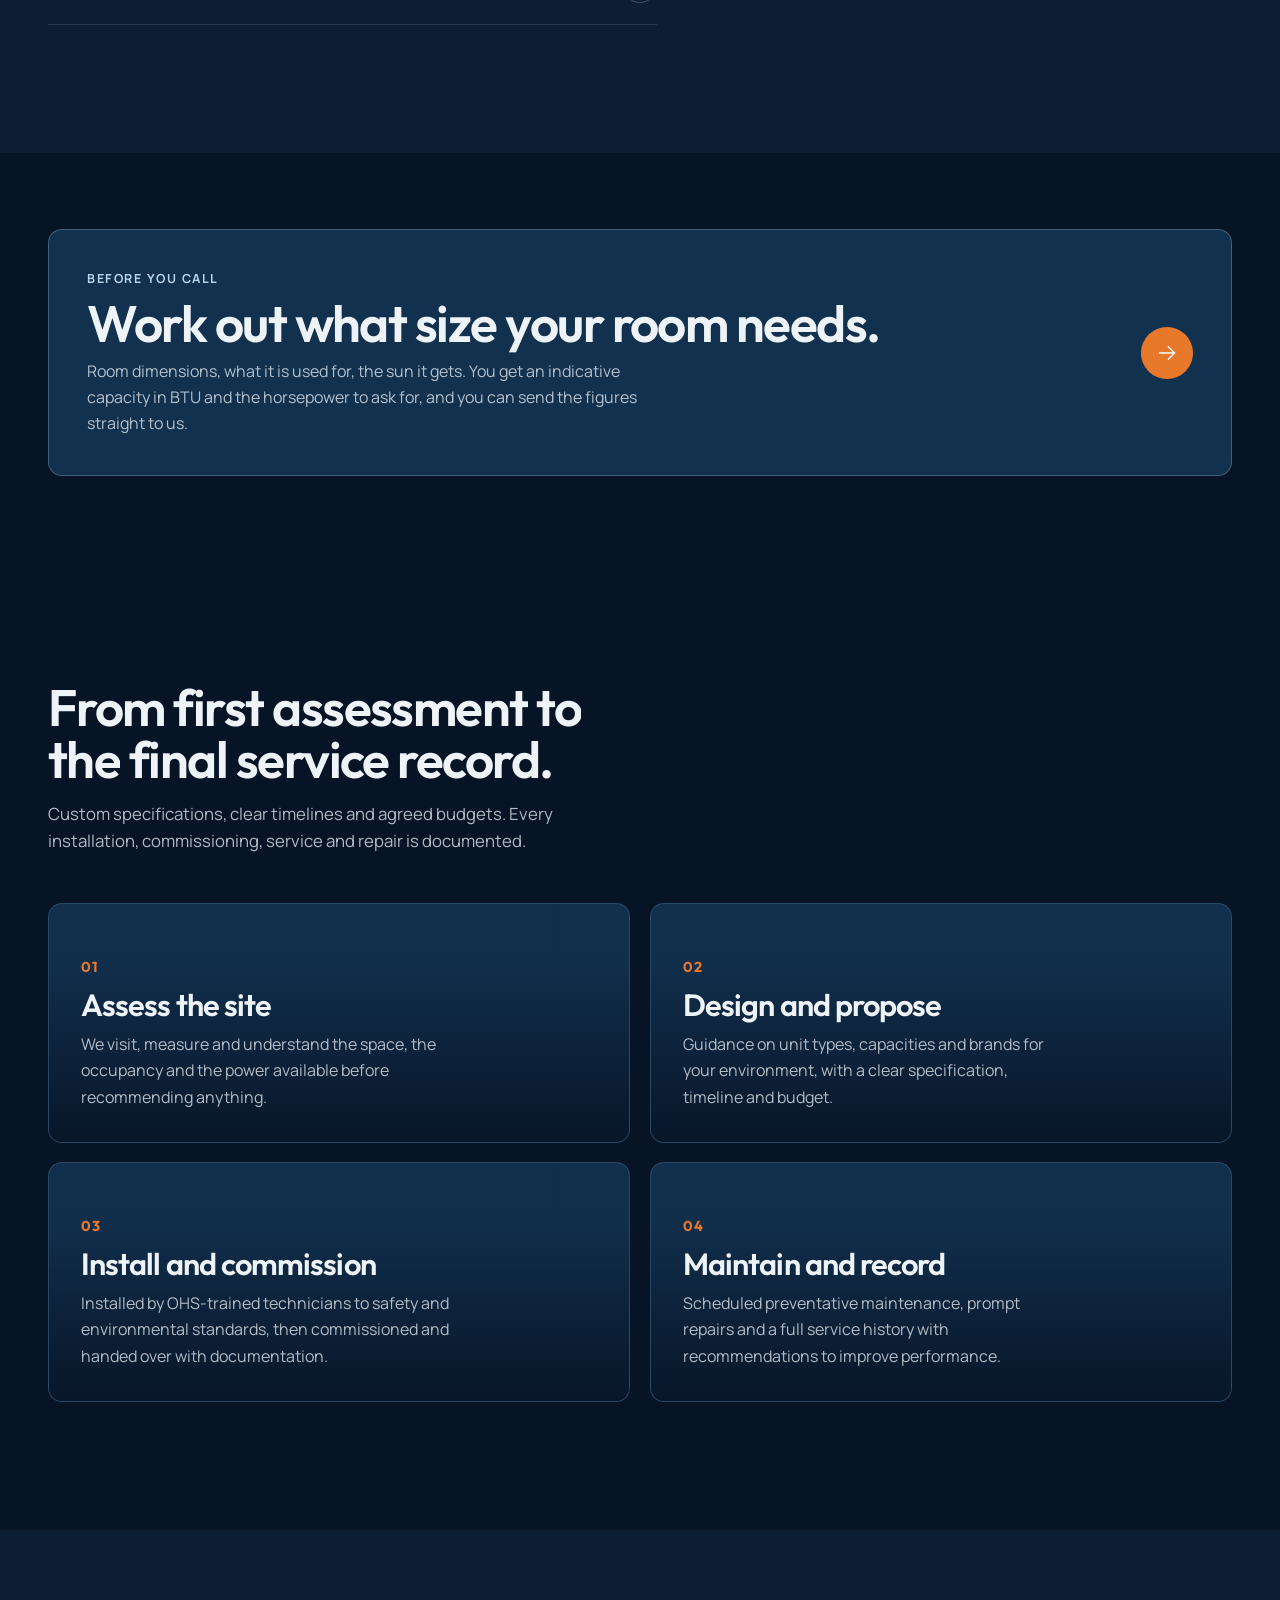
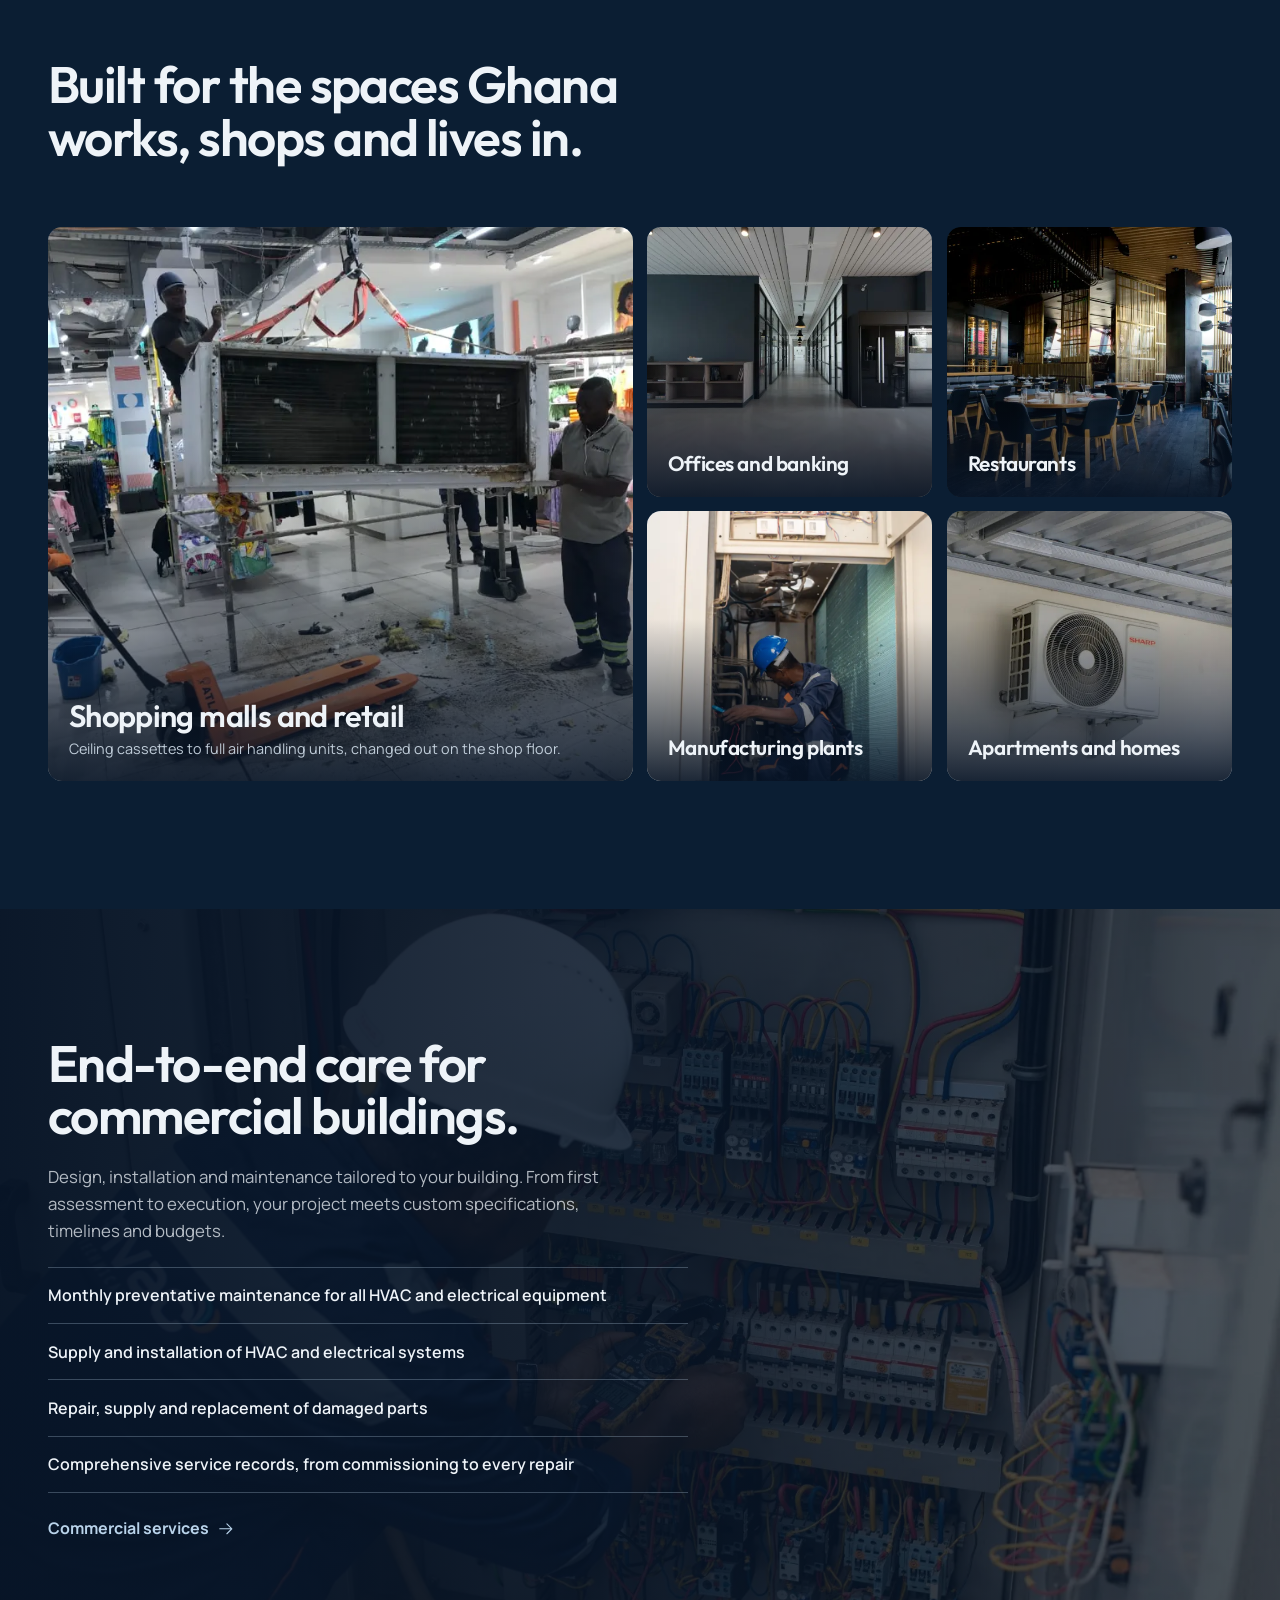
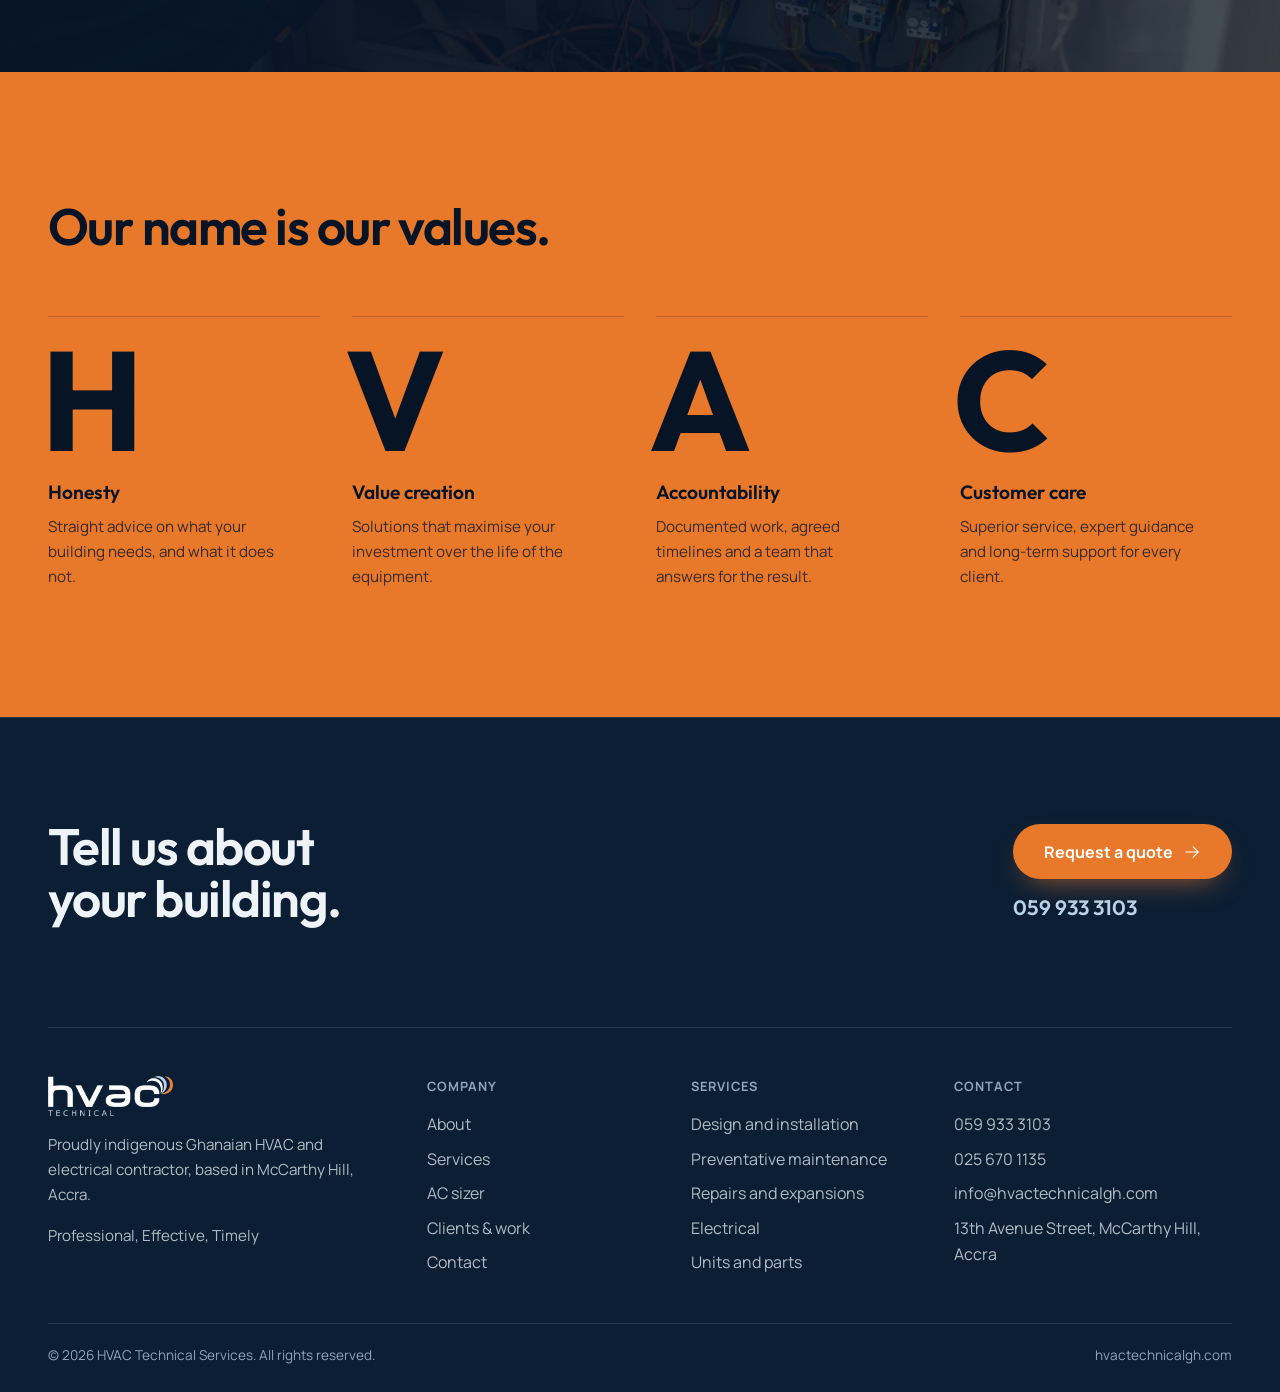
==== commit 4f30e982: "No photograph appears twice on the same page any more The cassette frame was carrying the services a" ====
--- a/index.html
+++ b/index.html
@@ -257,19 +257,15 @@
           </div>
           <ol class="process__cards">
             <li class="pcard">
-              <img src="assets/img/team-drawings.webp" srcset="assets/img/team-drawings-700.webp 700w, assets/img/team-drawings-950.webp 950w, assets/img/team-drawings.webp 1600w" sizes="(max-width: 959px) 93vw, 42vw" alt="" width="1600" height="1068" loading="lazy">
               <div class="pcard__body"><h3>Assess the site</h3><p>We visit, measure and understand the space, the occupancy and the power available before recommending anything.</p></div>
             </li>
             <li class="pcard">
-              <img src="assets/img/panel-meter.webp" srcset="assets/img/panel-meter-700.webp 700w, assets/img/panel-meter-950.webp 950w, assets/img/panel-meter.webp 1600w" sizes="(max-width: 959px) 93vw, 42vw" alt="" width="1600" height="1068" loading="lazy">
               <div class="pcard__body"><h3>Design and propose</h3><p>Guidance on unit types, capacities and brands for your environment, with a clear specification, timeline and budget.</p></div>
             </li>
             <li class="pcard">
-              <img src="assets/img/install-cassette.webp" srcset="assets/img/install-cassette-700.webp 700w, assets/img/install-cassette-950.webp 950w, assets/img/install-cassette.webp 1068w" sizes="(max-width: 959px) 93vw, 42vw" alt="" width="1068" height="1600" loading="lazy">
               <div class="pcard__body"><h3>Install and commission</h3><p>Installed by OHS-trained technicians to safety and environmental standards, then commissioned and handed over with documentation.</p></div>
             </li>
             <li class="pcard">
-              <img src="assets/img/service-condensers.webp" srcset="assets/img/service-condensers-700.webp 700w, assets/img/service-condensers-950.webp 950w, assets/img/service-condensers.webp 1600w" sizes="(max-width: 959px) 93vw, 42vw" alt="" width="1600" height="1068" loading="lazy">
               <div class="pcard__body"><h3>Maintain and record</h3><p>Scheduled preventative maintenance, prompt repairs and a full service history with recommendations to improve performance.</p></div>
             </li>
           </ol>
@@ -310,7 +306,7 @@
 
     <!-- Commercial band -->
     <section class="band section" aria-labelledby="commercial">
-      <div class="band__media"><img src="assets/img/work-panel.webp" srcset="assets/img/work-panel-700.webp 700w, assets/img/work-panel-950.webp 950w, assets/img/work-panel.webp 1600w" sizes="(max-width: 959px) 100vw, 100vw" alt="" width="1600" height="1068" loading="lazy"></div>
+      <div class="band__media"><img src="assets/img/panel-meter.webp" srcset="assets/img/panel-meter-700.webp 700w, assets/img/panel-meter-950.webp 950w, assets/img/panel-meter.webp 1600w" sizes="(max-width: 959px) 100vw, 100vw" alt="" width="1600" height="1068" loading="lazy"></div>
       <div class="container">
         <div class="band__inner">
           <h2 class="h2 reveal" id="commercial">End-to-end care for commercial buildings.</h2>
--- a/assets/css/main.css
+++ b/assets/css/main.css
@@ -460,7 +460,21 @@
 /* --------------------------------------------------------------------------
    Work page: sector rows + masonry gallery
    -------------------------------------------------------------------------- */
+/* Built by main.js, so without JavaScript every sector simply stays visible. */
+.sectors__filter { display: flex; flex-wrap: wrap; gap: 0.5rem; margin-bottom: 1.6rem; }
+.sectors__filter button {
+  font: inherit; font-size: 0.9rem; font-weight: 700; color: var(--text-2);
+  background: transparent; border: 1px solid var(--line-2); border-radius: 999px;
+  padding: 0.5rem 1rem; min-height: 44px; cursor: pointer;
+  transition: color 0.2s var(--ease), border-color 0.2s var(--ease), background-color 0.2s var(--ease);
+}
+.sectors__filter button:hover { color: var(--text); border-color: var(--sky); }
+.sectors__filter button[aria-pressed="true"] { background: var(--sky); border-color: var(--sky); color: var(--bg-0); }
+
 .sectors { display: grid; border-top: 1px solid var(--line); }
+/* `.sector { display: grid }` outranks the UA stylesheet's `[hidden]` rule, so
+   without this the filter sets the attribute and nothing actually disappears. */
+.sector[hidden] { display: none; }
 .sector { display: grid; gap: 0.6rem; padding: 1.6rem 0; border-bottom: 1px solid var(--line); scroll-margin-top: calc(var(--nav-h) + 1rem); }
 /* Heading, copy, then the sector's own photograph. Every sector anchor used to
    land on the same gallery, so each one now carries a frame of its own. */
@@ -611,8 +625,11 @@
    bought nothing and cost the visitor control of their own scrolling. */
 .process__cards { display: grid; gap: 1rem; counter-reset: step; }
 @media (min-width: 900px) { .process__cards { grid-template-columns: 1fr 1fr; gap: 1.2rem; } }
-.pcard { position: relative; min-height: 360px; border-radius: var(--r); overflow: hidden; background: var(--bg-2); display: flex; align-items: flex-end; isolation: isolate; }
-@media (min-width: 900px) { .pcard { min-height: min(440px, 46vh); } }
+/* These carried a background photograph until the home page ran out of
+   distinct ones; the numeral and the heading do the work now, so the card
+   sizes to its own text instead of holding up a 440px image. */
+.pcard { position: relative; border-radius: var(--r); overflow: hidden; background: var(--bg-2); display: flex; align-items: flex-end; isolation: isolate; border: 1px solid var(--line); }
+@media (min-width: 900px) { .pcard { min-height: 240px; } }
 .pcard img { position: absolute; inset: 0; width: 100%; height: 100%; object-fit: cover; z-index: -1; opacity: 0.6; transition: transform 0.9s var(--ease), opacity 0.6s var(--ease); }
 .pcard::after { content: ""; position: absolute; inset: 0; z-index: -1; background: linear-gradient(180deg, rgba(7, 20, 38, 0.05) 20%, rgba(7, 20, 38, 0.92) 100%); }
 .pcard:hover img { transform: scale(1.04); opacity: 0.75; }
